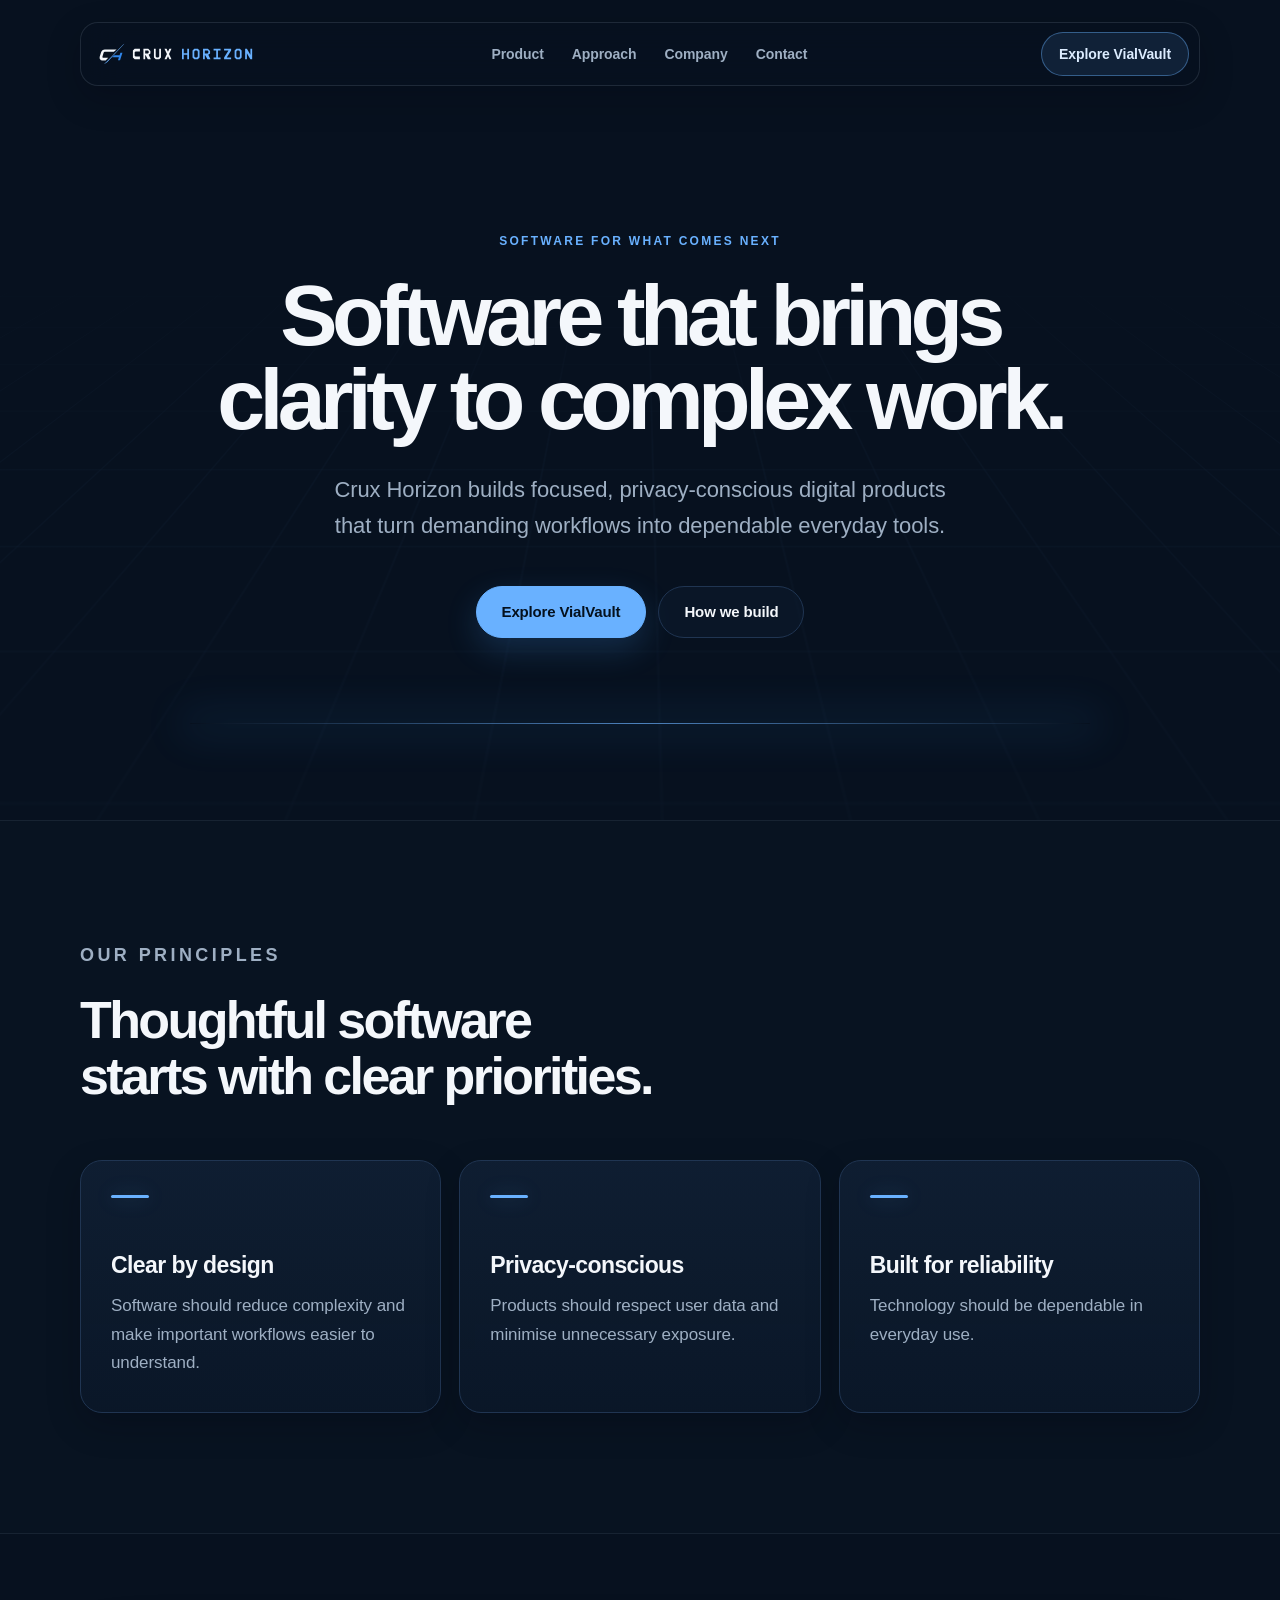
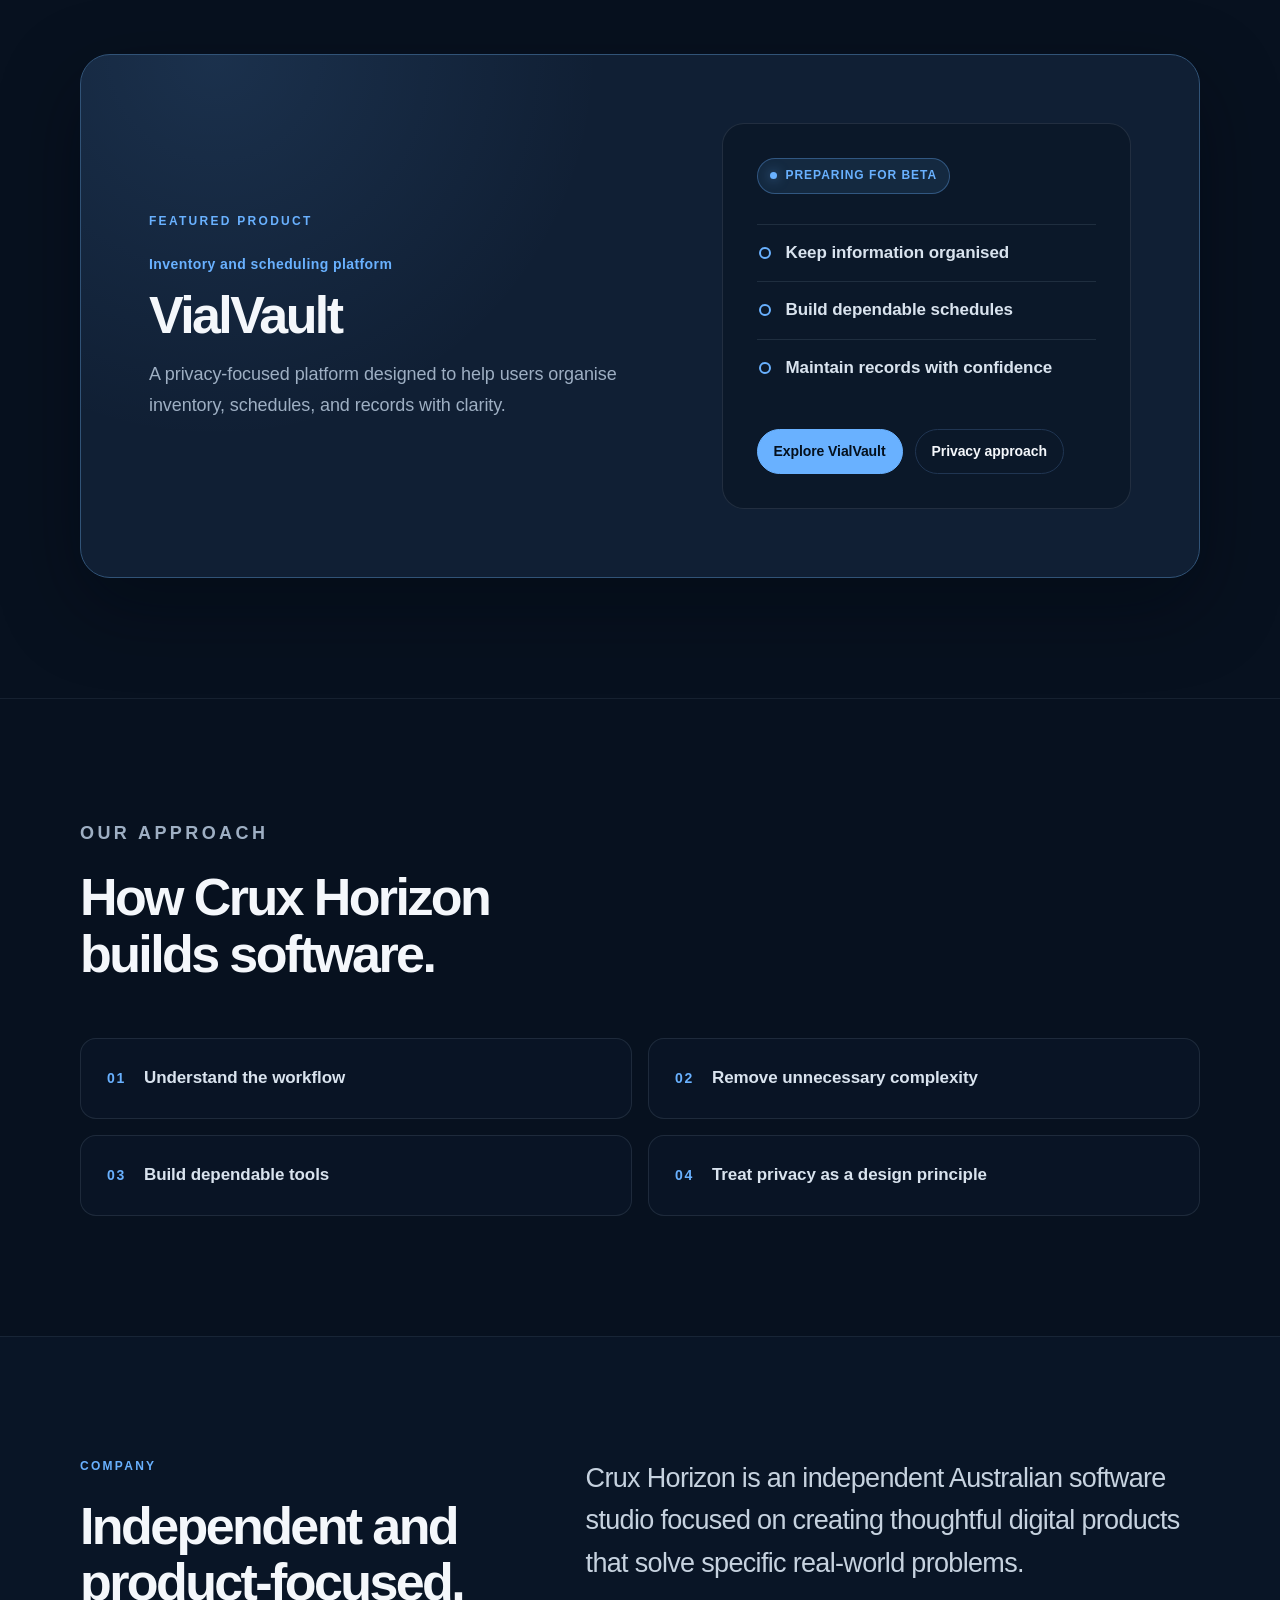
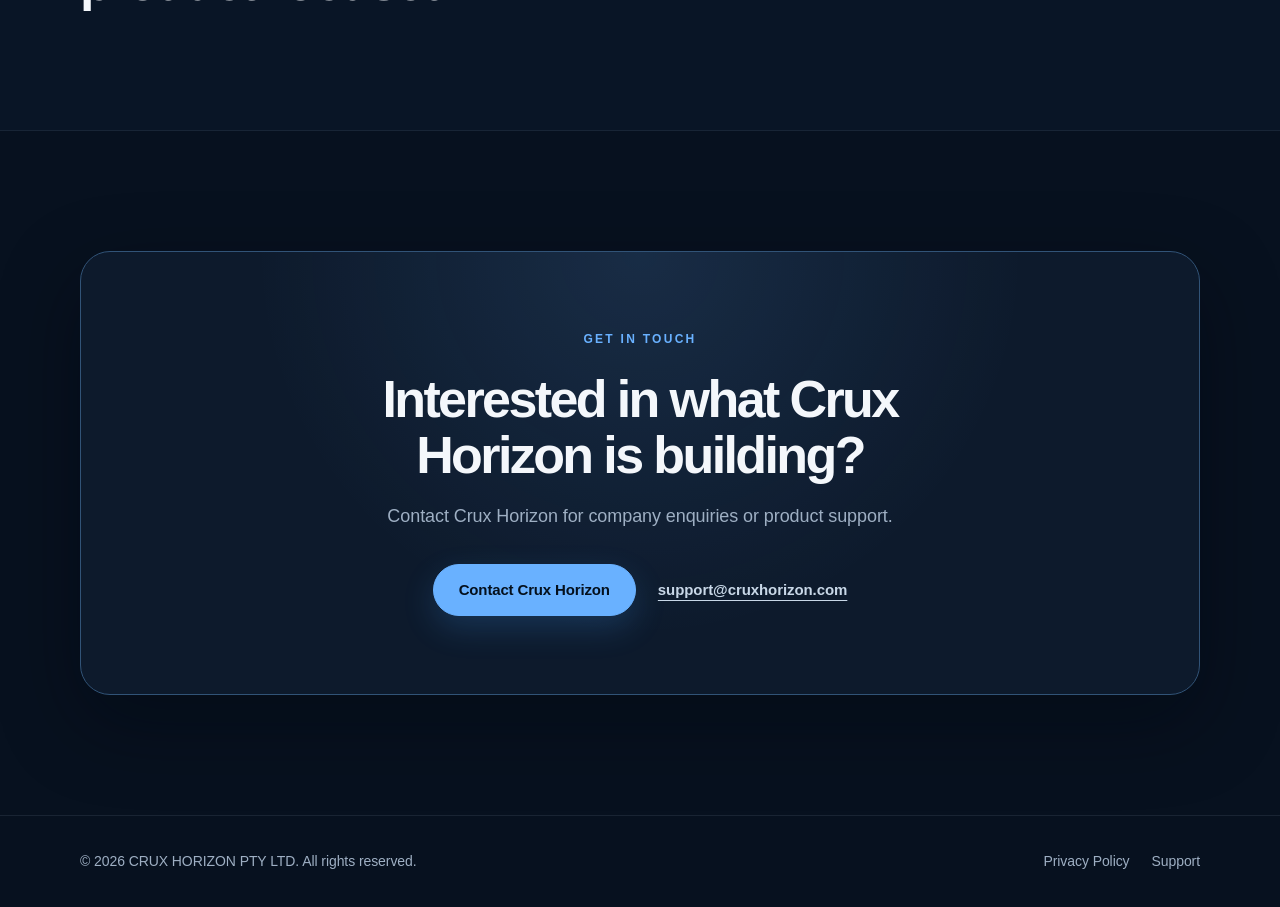
==== index.html @ 7dd7de83 "Update Crux Horizon legal company name" ====
<!DOCTYPE html>
<html lang="en">
<head>
  <meta charset="UTF-8">
  <meta name="viewport" content="width=device-width, initial-scale=1.0">
  <meta name="description" content="Crux Horizon builds focused, privacy-conscious digital products designed to simplify complex workflows.">
  <link rel="canonical" href="https://cruxhorizon.com/">
  <link rel="icon" href="/assets/images/brand/favicon.svg" type="image/svg+xml">
  <!-- Enable when the real file exists:
  <link rel="apple-touch-icon" href="/assets/images/brand/apple-touch-icon.png">
  -->

  <meta property="og:title" content="Crux Horizon — Software that brings clarity to complex work">
  <meta property="og:description" content="Crux Horizon builds focused, privacy-conscious digital products designed to simplify complex workflows.">
  <meta property="og:type" content="website">
  <meta property="og:url" content="https://cruxhorizon.com/">
  <!-- Enable when the real social preview exists:
  <meta property="og:image" content="https://cruxhorizon.com/assets/images/brand/social-preview.png">
  -->
  <meta property="og:site_name" content="Crux Horizon">

  <meta name="twitter:card" content="summary">
  <meta name="twitter:title" content="Crux Horizon — Software that brings clarity to complex work">
  <meta name="twitter:description" content="Crux Horizon builds focused, privacy-conscious digital products designed to simplify complex workflows.">
  <!-- Enable with social-preview.png and change twitter:card to summary_large_image:
  <meta name="twitter:image" content="https://cruxhorizon.com/assets/images/brand/social-preview.png">
  -->

  <title>Crux Horizon — Software that brings clarity to complex work</title>
  <link rel="stylesheet" href="assets/css/site.css">
</head>

<body class="home-page">
  <a class="skip-link" href="#main-content">Skip to main content</a>
  <header class="site-header">
    <nav class="nav container" aria-label="Main navigation">
      <a class="brand" href="#top">
        <img class="brand-logo" src="assets/images/brand/logo-on-dark.svg" alt="Crux Horizon">
      </a>
      <ul class="nav-links">
        <li><a href="#product">Product</a></li>
        <li><a href="#approach">Approach</a></li>
        <li><a href="#company">Company</a></li>
        <li><a href="#contact">Contact</a></li>
      </ul>
      <a class="nav-cta" href="products/vialvault/index.html">Explore VialVault</a>
    </nav>
  </header>

  <main id="main-content">
    <section class="hero" id="top">
      <div class="hero-content container">
        <p class="eyebrow">Software for what comes next</p>
        <h1>Software that brings clarity to complex work.</h1>
        <p class="hero-copy">
          Crux Horizon builds focused, privacy-conscious digital products that turn demanding workflows into dependable everyday tools.
        </p>
        <div class="hero-actions">
          <a class="button" href="products/vialvault/index.html">Explore VialVault</a>
          <a class="button button-secondary" href="#approach">How we build</a>
        </div>
      </div>
    </section>

    <section class="principles" aria-labelledby="principles-title">
      <div class="container">
        <div class="section-heading">
          <p class="eyebrow">Our principles</p>
          <h2 id="principles-title">Thoughtful software starts with clear priorities.</h2>
        </div>
        <div class="principles-grid">
          <article class="principle">
            <h3>Clear by design</h3>
            <p>Software should reduce complexity and make important workflows easier to understand.</p>
          </article>
          <article class="principle">
            <h3>Privacy-conscious</h3>
            <p>Products should respect user data and minimise unnecessary exposure.</p>
          </article>
          <article class="principle">
            <h3>Built for reliability</h3>
            <p>Technology should be dependable in everyday use.</p>
          </article>
        </div>
      </div>
    </section>

    <section class="featured-product" id="product" aria-labelledby="product-title">
      <div class="featured-product-layout container">
        <div>
          <p class="eyebrow">Featured product</p>
          <p class="product-category">Inventory and scheduling platform</p>
          <h2 id="product-title">VialVault</h2>
          <p class="featured-product-copy">
            A privacy-focused platform designed to help users organise inventory, schedules, and records with clarity.
          </p>
        </div>
        <div class="featured-product-details">
          <p class="product-status">Preparing for beta</p>
          <ul class="benefit-list">
            <li>Keep information organised</li>
            <li>Build dependable schedules</li>
            <li>Maintain records with confidence</li>
          </ul>
          <div class="product-links">
            <a href="products/vialvault/index.html">Explore VialVault</a>
            <a href="products/vialvault/privacy.html">Privacy approach</a>
          </div>
        </div>
      </div>
    </section>

    <section class="approach" id="approach" aria-labelledby="approach-title">
      <div class="container">
        <div class="section-heading">
          <p class="eyebrow">Our approach</p>
          <h2 id="approach-title">How Crux Horizon builds software.</h2>
        </div>
        <ol class="approach-list">
          <li><span>01</span>Understand the workflow</li>
          <li><span>02</span>Remove unnecessary complexity</li>
          <li><span>03</span>Build dependable tools</li>
          <li><span>04</span>Treat privacy as a design principle</li>
        </ol>
      </div>
    </section>

    <section class="about" id="company" aria-labelledby="company-title">
      <div class="about-layout container">
        <div>
          <p class="eyebrow">Company</p>
          <h2 id="company-title">Independent and product-focused.</h2>
        </div>
        <p class="about-copy">
          Crux Horizon is an independent Australian software studio focused on creating thoughtful digital products that solve specific real-world problems.
        </p>
      </div>
    </section>

    <section class="contact" id="contact">
      <div class="container">
        <div class="contact-panel">
          <p class="eyebrow">Get in touch</p>
          <h2>Interested in what Crux Horizon is building?</h2>
          <p class="contact-copy">
            Contact Crux Horizon for company enquiries or product support.
          </p>
          <div class="contact-links">
            <a class="button" href="mailto:support@cruxhorizon.com">Contact Crux Horizon</a>
            <a class="email-link" href="mailto:support@cruxhorizon.com">support@cruxhorizon.com</a>
          </div>
        </div>
      </div>
    </section>
  </main>

  <footer>
    <div class="footer-inner container">
      <p>&copy; 2026 CRUX HORIZON PTY LTD. All rights reserved.</p>
      <nav class="footer-links" aria-label="Footer navigation">
        <a href="privacy.html">Privacy Policy</a>
        <a href="mailto:support@cruxhorizon.com">Support</a>
      </nav>
    </div>
  </footer>
</body>
</html>
---- assets/css/site.css ----
:root  {
      --background: #0b1220;
      --surface: #111b2e;
      --surface-hover: #15233b;
      --border: #22314a;
      --text: #f8fafc;
      --muted: #a9b7ca;
      --accent: #4da3ff;
      --accent-dark: #2288f5;
      --max-width: 1120px;
      --page-gutter: 40px;
      --page-gutter-small: 28px;
      --section-space: 100px;
      --section-space-small: 76px;
      --border-width: 1px;
      --button-radius: 999px;
      --card-radius: 22px;
    }

    .home-page {
      --background: #07111f;
      --surface: #0d1a2c;
      --surface-hover: #12233a;
      --surface-raised: #101f34;
      --border: #203552;
      --border-strong: #315377;
      --text: #f4f7fb;
      --muted: #9eafc3;
      --accent: #69b1ff;
      --accent-dark: #4199f5;
      --accent-soft: rgba(105, 177, 255, 0.11);
      --shadow-small: 0 12px 34px rgba(0, 5, 14, 0.22);
      --shadow-large: 0 28px 80px rgba(0, 5, 14, 0.38);
      --section-space: 120px;
      --section-space-small: 80px;
      background:
        radial-gradient(circle at 50% -20%, rgba(63, 139, 222, 0.1), transparent 34rem),
        var(--background);
      letter-spacing: -0.005em;
    }

    *  {
      box-sizing: border-box;
    }

    html  {
      scroll-behavior: smooth;
    }

    body  {
      margin: 0;
      font-family: -apple-system, BlinkMacSystemFont, "Segoe UI", sans-serif;
      background: var(--background);
      color: var(--text);
      line-height: 1.6;
    }

    a  {
      color: inherit;
    }

    a:focus-visible {
      outline: 2px solid var(--accent);
      outline-offset: 4px;
    }

    .skip-link {
      position: fixed;
      top: 12px;
      left: 12px;
      z-index: 100;
      padding: 10px 16px;
      border: 1px solid var(--accent);
      border-radius: 8px;
      background: var(--surface);
      color: var(--text);
      font-weight: 700;
      text-decoration: none;
      transform: translateY(-160%);
      transition: transform 0.2s ease;
    }

    .skip-link:focus {
      transform: translateY(0);
    }

    .brand-logo {
      display: block;
      width: auto;
      max-width: min(190px, 42vw);
      height: 28px;
    }

    .home-page .container {
      width: min(calc(100% - var(--page-gutter)), var(--max-width));
      margin: 0 auto;
    }

    .home-page .site-header {
      position: absolute;
      inset: 0 0 auto;
      z-index: 10;
      padding: 22px 0;
    }

    .home-page .nav {
      display: flex;
      align-items: center;
      justify-content: space-between;
      gap: 28px;
      padding: 9px 10px 9px 18px;
      border: var(--border-width) solid rgba(158, 175, 195, 0.16);
      border-radius: 18px;
      background: rgba(7, 17, 31, 0.74);
      box-shadow: var(--shadow-small);
      backdrop-filter: blur(18px);
    }

    .home-page .brand {
      font-size: 19px;
      font-weight: 780;
      letter-spacing: -0.035em;
      text-decoration: none;
    }

    .home-page .brand span,
    .home-page .eyebrow {
      color: var(--accent);
    }

    .home-page .nav-links {
      display: flex;
      gap: 28px;
      margin: 0;
      padding: 0;
      list-style: none;
    }

    .home-page .nav-links a {
      color: var(--muted);
      font-size: 14px;
      font-weight: 600;
      text-decoration: none;
      transition: color 0.2s ease;
    }

    .home-page .nav-links a:hover,
    .home-page .nav-links a:focus-visible {
      color: var(--text);
    }

    .home-page .nav-cta {
      padding: 10px 17px;
      border: var(--border-width) solid rgba(105, 177, 255, 0.42);
      border-radius: var(--button-radius);
      background: var(--accent-soft);
      color: #dcecff;
      font-size: 14px;
      font-weight: 700;
      text-decoration: none;
      transition: border-color 0.2s ease, background 0.2s ease;
    }

    .home-page .nav-cta:hover,
    .home-page .nav-cta:focus-visible {
      border-color: var(--accent);
      background: rgba(105, 177, 255, 0.17);
    }

    .home-page .hero {
      position: relative;
      min-height: 820px;
      display: grid;
      place-items: center;
      overflow: hidden;
      padding: 180px 0 130px;
      text-align: center;
    }

    .home-page .hero::before {
      content: "";
      position: absolute;
      inset: 0;
      width: auto;
      height: auto;
      background-image:
        linear-gradient(rgba(105, 177, 255, 0.055) 1px, transparent 1px),
        linear-gradient(90deg, rgba(105, 177, 255, 0.055) 1px, transparent 1px);
      background-size: 72px 72px;
      -webkit-mask-image: linear-gradient(to bottom, transparent 5%, rgba(0, 0, 0, 0.7) 45%, transparent 88%);
      mask-image: linear-gradient(to bottom, transparent 5%, rgba(0, 0, 0, 0.7) 45%, transparent 88%);
      opacity: 0.65;
      transform: perspective(700px) rotateX(58deg) scale(1.35) translateY(15%);
      pointer-events: none;
    }

    .home-page .hero::after {
      content: "";
      position: absolute;
      width: min(76vw, 900px);
      height: 1px;
      left: 50%;
      bottom: 96px;
      background: linear-gradient(90deg, transparent, rgba(105, 177, 255, 0.7), transparent);
      box-shadow: 0 0 44px 10px rgba(65, 153, 245, 0.12);
      transform: translateX(-50%);
      pointer-events: none;
    }

    .home-page .hero-content {
      position: relative;
      z-index: 1;
      max-width: 980px;
    }

    .home-page .eyebrow {
      margin: 0 0 22px;
      font-size: 12px;
      font-weight: 750;
      letter-spacing: 0.19em;
      text-transform: uppercase;
    }

    .home-page h1,
    .home-page h2,
    .home-page h3,
    .home-page p {
      margin-top: 0;
    }

    .home-page h1 {
      max-width: 940px;
      margin: 0 auto 30px;
      font-size: clamp(52px, 7.8vw, 86px);
      font-weight: 760;
      line-height: 0.98;
      letter-spacing: -0.065em;
      text-wrap: balance;
    }

    .home-page h1 span {
      color: var(--accent);
    }

    .home-page .hero-copy {
      max-width: 720px;
      margin: 0 auto;
      color: var(--muted);
      font-size: clamp(18px, 2vw, 22px);
      line-height: 1.65;
      text-wrap: balance;
    }

    .home-page .button {
      display: inline-flex;
      align-items: center;
      justify-content: center;
      margin-top: 38px;
      min-height: 50px;
      padding: 13px 25px;
      border: var(--border-width) solid var(--accent);
      border-radius: var(--button-radius);
      background: var(--accent);
      box-shadow: 0 12px 32px rgba(65, 153, 245, 0.2);
      color: #04101d;
      font-size: 15px;
      font-weight: 750;
      letter-spacing: -0.01em;
      text-decoration: none;
      transition: background 0.2s ease, border-color 0.2s ease, box-shadow 0.2s ease, transform 0.2s ease;
    }

    .home-page .button:hover,
    .home-page .button:focus-visible {
      background: var(--accent-dark);
      border-color: var(--accent-dark);
      box-shadow: 0 16px 38px rgba(65, 153, 245, 0.27);
      transform: translateY(-2px);
    }

    .home-page .hero-actions {
      display: flex;
      align-items: center;
      justify-content: center;
      flex-wrap: wrap;
      gap: 12px;
      margin-top: 42px;
    }

    .home-page .hero-actions .button,
    .home-page .contact-links .button {
      margin-top: 0;
    }

    .home-page .button-secondary {
      border-color: var(--border);
      background: rgba(13, 26, 44, 0.66);
      box-shadow: none;
      color: var(--text);
    }

    .home-page .button-secondary:hover,
    .home-page .button-secondary:focus-visible {
      border-color: var(--accent);
      background: var(--surface-hover);
      box-shadow: var(--shadow-small);
    }

    .home-page section:not(.hero) {
      padding: var(--section-space) 0;
    }

    .home-page .section-heading {
      max-width: 720px;
      margin-bottom: 56px;
    }

    .home-page h2 {
      margin-bottom: 16px;
      font-size: clamp(34px, 4.7vw, 52px);
      font-weight: 730;
      line-height: 1.08;
      letter-spacing: -0.05em;
      text-wrap: balance;
    }

    .home-page .section-heading p,
    .home-page .about-copy,
    .home-page .contact-copy,
    .home-page .product-card p {
      color: var(--muted);
      font-size: 18px;
    }

    .home-page .products {
      border-top: 1px solid rgba(255, 255, 255, 0.05);
    }

    .home-page .principles {
      position: relative;
      border-top: var(--border-width) solid rgba(158, 175, 195, 0.1);
      border-bottom: var(--border-width) solid rgba(158, 175, 195, 0.1);
      background: rgba(9, 20, 35, 0.7);
    }

    .home-page .principles-grid {
      display: grid;
      grid-template-columns: repeat(3, minmax(0, 1fr));
      gap: 18px;
    }

    .home-page .principle {
      position: relative;
      min-height: 250px;
      padding: 34px 30px;
      overflow: hidden;
      border: var(--border-width) solid var(--border);
      border-radius: var(--card-radius);
      background: linear-gradient(180deg, rgba(16, 31, 52, 0.86), rgba(11, 24, 41, 0.82));
      box-shadow: var(--shadow-small);
    }

    .home-page .principle::before {
      content: "";
      display: block;
      width: 38px;
      height: 3px;
      margin-bottom: 54px;
      border-radius: var(--button-radius);
      background: var(--accent);
      box-shadow: 0 0 20px rgba(105, 177, 255, 0.28);
    }

    .home-page .principle h3 {
      margin-bottom: 12px;
      font-size: 23px;
      line-height: 1.2;
      letter-spacing: -0.025em;
    }

    .home-page .principle p,
    .home-page .featured-product-copy,
    .home-page .benefit-list,
    .home-page .approach-list {
      color: var(--muted);
      font-size: 17px;
      line-height: 1.7;
    }

    .home-page .principle p,
    .home-page .featured-product-copy {
      margin-bottom: 0;
    }

    .home-page .featured-product {
      position: relative;
      overflow: hidden;
      border-bottom: var(--border-width) solid rgba(158, 175, 195, 0.1);
      background: var(--background);
    }

    .home-page .featured-product-layout {
      display: grid;
      grid-template-columns: 1.1fr 0.9fr;
      align-items: stretch;
      gap: 72px;
      padding: 68px;
      border: var(--border-width) solid var(--border-strong);
      border-radius: 30px;
      background:
        radial-gradient(circle at 12% 0%, rgba(105, 177, 255, 0.12), transparent 24rem),
        var(--surface-raised);
      box-shadow: var(--shadow-large);
    }

    .home-page .featured-product-layout > div:first-child {
      display: flex;
      flex-direction: column;
      justify-content: center;
    }

    .home-page .product-category,
    .home-page .product-status {
      color: var(--accent);
      font-weight: 700;
    }

    .home-page .product-category {
      margin-bottom: 12px;
      font-size: 14px;
      letter-spacing: 0.03em;
    }

    .home-page .product-status {
      display: inline-flex;
      align-items: center;
      align-self: flex-start;
      gap: 9px;
      margin-bottom: 30px;
      padding: 7px 12px;
      border: var(--border-width) solid rgba(105, 177, 255, 0.34);
      border-radius: var(--button-radius);
      background: var(--accent-soft);
      font-size: 12px;
      letter-spacing: 0.08em;
      text-transform: uppercase;
    }

    .home-page .product-status::before {
      content: "";
      width: 7px;
      height: 7px;
      border-radius: 50%;
      background: var(--accent);
      box-shadow: 0 0 12px rgba(105, 177, 255, 0.6);
    }

    .home-page .featured-product-copy {
      max-width: 560px;
      font-size: 18px;
    }

    .home-page .featured-product-details {
      display: flex;
      flex-direction: column;
      justify-content: center;
      padding: 34px;
      border: var(--border-width) solid rgba(158, 175, 195, 0.15);
      border-radius: var(--card-radius);
      background: rgba(7, 17, 31, 0.48);
    }

    .home-page .benefit-list {
      margin: 0 0 32px;
      padding: 0;
      list-style: none;
    }

    .home-page .benefit-list li {
      position: relative;
      padding: 14px 0 14px 29px;
      border-top: var(--border-width) solid rgba(158, 175, 195, 0.14);
      color: #d9e3ee;
      font-weight: 600;
    }

    .home-page .benefit-list li::before {
      content: "";
      position: absolute;
      top: 22px;
      left: 2px;
      width: 8px;
      height: 8px;
      border: 2px solid var(--accent);
      border-radius: 50%;
    }

    .home-page .product-links,
    .home-page .contact-links {
      display: flex;
      align-items: center;
      justify-content: center;
      flex-wrap: wrap;
      gap: 22px;
    }

    .home-page .product-links {
      justify-content: flex-start;
      gap: 12px;
    }

    .home-page .product-links a {
      display: inline-flex;
      align-items: center;
      min-height: 44px;
      padding: 10px 16px;
      border: var(--border-width) solid var(--border);
      border-radius: var(--button-radius);
      color: var(--text);
      font-size: 14px;
      font-weight: 700;
      text-decoration: none;
      transition: border-color 0.2s ease, background 0.2s ease;
    }

    .home-page .product-links a:first-child {
      border-color: var(--accent);
      background: var(--accent);
      color: #04101d;
    }

    .home-page .product-links a:hover,
    .home-page .product-links a:focus-visible {
      border-color: var(--accent);
      background: var(--surface-hover);
      color: var(--text);
    }

    .home-page .approach-list {
      display: grid;
      grid-template-columns: repeat(2, minmax(0, 1fr));
      gap: 16px;
      margin: 0;
      padding: 0;
      list-style: none;
    }

    .home-page .approach-list li {
      display: flex;
      align-items: baseline;
      gap: 18px;
      padding: 25px 26px;
      border: var(--border-width) solid rgba(158, 175, 195, 0.14);
      border-radius: 16px;
      background: rgba(13, 26, 44, 0.48);
      color: #d9e3ee;
      font-weight: 620;
    }

    .home-page .approach-list span {
      color: var(--accent);
      font-size: 14px;
      font-weight: 700;
      letter-spacing: 0.12em;
    }

    .home-page .product-grid {
      display: grid;
      grid-template-columns: repeat(2, minmax(0, 1fr));
      gap: 24px;
    }

    .home-page .product-card {
      display: block;
      min-height: 260px;
      padding: 34px;
      border: var(--border-width) solid var(--border);
      border-radius: var(--card-radius);
      background: linear-gradient(145deg, rgba(21, 35, 59, 0.9), rgba(17, 27, 46, 0.75));
      color: inherit;
      text-decoration: none;
      transition: border-color 0.2s ease, transform 0.2s ease;
    }

    .home-page .product-card:hover {
      border-color: rgba(77, 163, 255, 0.5);
      transform: translateY(-4px);
    }

    .home-page .product-number {
      display: inline-block;
      margin-bottom: 50px;
      color: var(--accent);
      font-size: 14px;
      font-weight: 700;
      letter-spacing: 0.12em;
    }

    .home-page .product-card h3 {
      margin-bottom: 10px;
      font-size: 27px;
      letter-spacing: -0.02em;
    }

    .home-page .product-card p {
      max-width: 430px;
      margin-bottom: 0;
    }

    .home-page .about {
      border-top: var(--border-width) solid rgba(158, 175, 195, 0.1);
      border-bottom: var(--border-width) solid rgba(158, 175, 195, 0.1);
      background: rgba(13, 26, 44, 0.52);
    }

    .home-page .about-layout {
      display: grid;
      grid-template-columns: 0.8fr 1.2fr;
      align-items: start;
      gap: 96px;
    }

    .home-page .about-layout h2 {
      margin-bottom: 0;
    }

    .home-page .about-copy {
      margin-bottom: 0;
      color: #c6d2df;
      font-size: clamp(20px, 2.4vw, 27px);
      line-height: 1.58;
      letter-spacing: -0.025em;
    }

    .home-page .contact {
      text-align: center;
    }

    .home-page .contact-panel {
      position: relative;
      overflow: hidden;
      padding: 78px 42px;
      border: var(--border-width) solid var(--border-strong);
      border-radius: 30px;
      background:
        radial-gradient(circle at 50% 0%, rgba(105, 177, 255, 0.12), transparent 24rem),
        var(--surface);
      box-shadow: var(--shadow-large);
    }

    .home-page .contact-panel h2 {
      max-width: 720px;
      margin: 0 auto 18px;
    }

    .home-page .contact-copy {
      max-width: 620px;
      margin: 0 auto 34px;
    }

    .home-page .email-link {
      color: #c8d7e7;
      font-size: 15px;
      font-weight: 600;
      text-decoration-thickness: 1px;
      text-underline-offset: 5px;
    }

    .home-page footer {
      padding: 34px 0;
      border-top: var(--border-width) solid rgba(158, 175, 195, 0.12);
      color: var(--muted);
      font-size: 14px;
      text-align: center;
    }

    .home-page footer p {
      margin: 0;
    }

    .home-page .footer-inner {
      display: flex;
      align-items: center;
      justify-content: space-between;
      gap: 24px;
    }

    .home-page .footer-links {
      display: flex;
      gap: 22px;
    }

    .home-page .footer-links a {
      color: var(--muted);
      text-decoration: none;
      transition: color 0.2s ease;
    }

    .home-page .footer-links a:hover,
    .home-page .footer-links a:focus-visible {
      color: var(--accent);
    }

    .home-page a:focus-visible {
      outline: 2px solid var(--accent);
      outline-offset: 4px;
    }

    @media (max-width: 720px)  {
      .home-page .site-header {
        padding: 20px 0;
      }

      .home-page .nav {
        flex-wrap: wrap;
        padding: 12px 14px;
      }

      .home-page .nav-links {
        order: 3;
        width: 100%;
        justify-content: space-between;
        gap: 16px;
      }

      .home-page .hero {
        min-height: 720px;
        padding: 160px 0 100px;
      }

      .home-page h1 {
        font-size: clamp(44px, 13vw, 60px);
        line-height: 1.02;
      }

      .home-page .hero::before {
        background-size: 52px 52px;
      }

      .home-page .hero::after {
        bottom: 68px;
      }

      .home-page section:not(.hero) {
        padding: var(--section-space-small) 0;
      }

      .home-page .product-grid,
      .home-page .about-layout,
      .home-page .featured-product-layout,
      .home-page .principles-grid,
      .home-page .approach-list {
        grid-template-columns: 1fr;
      }

      .home-page .featured-product-layout {
        gap: 36px;
        padding: 38px 28px;
        border-radius: 24px;
      }

      .home-page .featured-product-details {
        padding: 28px 24px;
      }

      .home-page .about-layout {
        gap: 28px;
      }

      .home-page .product-card {
        min-height: 230px;
        padding: 28px;
      }

      .home-page .product-number {
        margin-bottom: 38px;
      }

      .home-page .contact-panel {
        padding: 58px 24px;
        border-radius: 24px;
      }

      .home-page .nav-cta {
        display: none;
      }
    }

    @media (max-width: 430px)  {
      .home-page .container {
        width: min(calc(100% - var(--page-gutter-small)), var(--max-width));
      }

      .home-page .footer-inner {
        flex-direction: column;
        gap: 12px;
      }

      .home-page .nav-links {
        flex-wrap: wrap;
        gap: 12px;
      }

      .home-page .nav-links a {
        font-size: 14px;
      }

      .home-page .hero-actions,
      .home-page .contact-links {
        align-items: stretch;
        flex-direction: column;
      }

      .home-page .hero-actions .button,
      .home-page .contact-links .button {
        width: 100%;
      }

      .home-page .principle {
        min-height: 0;
      }

      .home-page .principle::before {
        margin-bottom: 38px;
      }

      .home-page .featured-product-layout {
        padding: 30px 20px;
      }

      .home-page .featured-product-details {
        padding: 24px 18px;
      }

      .home-page .product-links {
        align-items: stretch;
        flex-direction: column;
      }

      .home-page .product-links a {
        justify-content: center;
      }

      .home-page .approach-list li {
        padding: 22px 20px;
      }
    }

    @media (prefers-reduced-motion: reduce) {
      html {
        scroll-behavior: auto;
      }

      .home-page *,
      .home-page *::before,
      .home-page *::after,
      .vialvault-page *,
      .vialvault-page *::before,
      .vialvault-page *::after {
        transition-duration: 0.01ms !important;
      }
    }

    .asset-frame[data-asset-state="empty"],
    .asset-frame[hidden] {
      display: none;
    }

    .asset-frame {
      margin: 0;
      padding: 10px;
      overflow: hidden;
      border: var(--border-width) solid var(--border-strong, var(--border));
      border-radius: var(--card-radius);
      background: var(--surface-raised, var(--surface));
      box-shadow: var(--shadow-large, 0 18px 48px rgba(0, 5, 14, 0.3));
    }

    .asset-frame--device {
      padding: clamp(10px, 1.5vw, 16px);
      border-color: var(--border-strong, var(--border));
      border-radius: clamp(22px, 3vw, 32px);
      background: var(--surface);
      box-shadow:
        0 0 0 1px rgba(255, 255, 255, 0.025) inset,
        var(--shadow-large, 0 18px 48px rgba(0, 5, 14, 0.3));
    }

    .asset-frame--flush {
      padding: 0;
    }

    .asset-frame__media {
      display: block;
      width: 100%;
      max-width: 100%;
      height: auto;
      border-radius: max(12px, calc(var(--card-radius) - 8px));
    }

    .asset-frame--flush .asset-frame__media {
      border-radius: inherit;
    }

    .asset-caption {
      margin: 0;
      padding: 12px 4px 2px;
      color: var(--muted);
      font-size: 13px;
      line-height: 1.5;
    }

    .vialvault-page {
      --background: #07111f;
      --surface: #0d1a2c;
      --surface-hover: #12233a;
      --surface-raised: #101f34;
      --border: #203552;
      --border-strong: #315377;
      --text: #f4f7fb;
      --muted: #9eafc3;
      --accent: #69b1ff;
      --accent-dark: #4199f5;
      --accent-soft: rgba(105, 177, 255, 0.11);
      --shadow-small: 0 12px 34px rgba(0, 5, 14, 0.22);
      --shadow-large: 0 28px 80px rgba(0, 5, 14, 0.38);
      background:
        radial-gradient(circle at 50% -15%, rgba(63, 139, 222, 0.1), transparent 34rem),
        var(--background);
      color: var(--text);
      letter-spacing: -0.005em;
    }

    .vialvault-page .container {
      width: min(calc(100% - var(--page-gutter)), var(--max-width));
      margin: 0 auto;
    }

    .vialvault-page h1,
    .vialvault-page h2,
    .vialvault-page h3,
    .vialvault-page p {
      margin-top: 0;
    }

    .vialvault-page h2 {
      margin-bottom: 18px;
      font-size: clamp(34px, 4.7vw, 52px);
      font-weight: 730;
      line-height: 1.08;
      letter-spacing: -0.05em;
      text-wrap: balance;
    }

    .vialvault-page .brand {
      font-size: 19px;
      font-weight: 780;
      letter-spacing: -0.035em;
      text-decoration: none;
    }

    .vialvault-page .brand span,
    .vialvault-page .product-eyebrow {
      color: var(--accent);
    }

    .vialvault-page .product-header {
      position: absolute;
      inset: 0 0 auto;
      z-index: 10;
      padding: 22px 0;
    }

    .vialvault-page .product-nav {
      display: flex;
      align-items: center;
      justify-content: space-between;
      gap: 28px;
      padding: 9px 10px 9px 18px;
      border: var(--border-width) solid rgba(158, 175, 195, 0.16);
      border-radius: 18px;
      background: rgba(7, 17, 31, 0.74);
      box-shadow: var(--shadow-small);
      backdrop-filter: blur(18px);
    }

    .vialvault-page .product-nav-links {
      display: flex;
      align-items: center;
      gap: 10px;
    }

    .vialvault-page .product-nav-links a {
      padding: 8px 10px;
      color: var(--muted);
      font-size: 14px;
      font-weight: 600;
      text-decoration: none;
      transition: color 0.2s ease;
    }

    .vialvault-page .product-nav-links a:hover,
    .vialvault-page .product-nav-links a:focus-visible {
      color: var(--text);
    }

    .vialvault-page .product-hero {
      position: relative;
      min-height: 820px;
      display: grid;
      place-items: center;
      overflow: hidden;
      padding: 180px 0 130px;
      text-align: center;
    }

    .vialvault-page .product-hero::before {
      content: "";
      position: absolute;
      inset: 0;
      background-image:
        linear-gradient(rgba(105, 177, 255, 0.05) 1px, transparent 1px),
        linear-gradient(90deg, rgba(105, 177, 255, 0.05) 1px, transparent 1px);
      background-size: 72px 72px;
      -webkit-mask-image: linear-gradient(to bottom, transparent 5%, rgba(0, 0, 0, 0.7) 45%, transparent 88%);
      mask-image: linear-gradient(to bottom, transparent 5%, rgba(0, 0, 0, 0.7) 45%, transparent 88%);
      opacity: 0.62;
      transform: perspective(700px) rotateX(58deg) scale(1.35) translateY(15%);
      pointer-events: none;
    }

    .vialvault-page .product-hero::after {
      content: "";
      position: absolute;
      width: min(76vw, 900px);
      height: 1px;
      left: 50%;
      bottom: 96px;
      background: linear-gradient(90deg, transparent, rgba(105, 177, 255, 0.7), transparent);
      box-shadow: 0 0 44px 10px rgba(65, 153, 245, 0.12);
      transform: translateX(-50%);
      pointer-events: none;
    }

    .vialvault-page .product-hero-layout {
      position: relative;
      z-index: 1;
    }

    .vialvault-page .product-hero-content {
      max-width: 920px;
      margin: 0 auto;
    }

    .vialvault-page .product-showcase[data-asset-state="empty"],
    .vialvault-page .capability-visual[data-asset-state="empty"] {
      display: none;
    }

    .vialvault-page .product-hero-layout.has-product-visual {
      display: grid;
      grid-template-columns: minmax(0, 0.85fr) minmax(0, 1.15fr);
      align-items: center;
      gap: 64px;
      text-align: left;
    }

    .vialvault-page .product-hero-layout.has-product-visual .product-hero-content {
      margin: 0;
    }

    .vialvault-page .product-hero-layout.has-product-visual .product-positioning,
    .vialvault-page .product-hero-layout.has-product-visual .product-intro {
      margin-left: 0;
    }

    .vialvault-page .product-hero-layout.has-product-visual .product-actions {
      justify-content: flex-start;
    }

    .vialvault-page .product-showcase,
    .vialvault-page .capability-visual {
      margin: 0;
      overflow: hidden;
      border: var(--border-width) solid var(--border-strong);
      background: var(--surface-raised);
      box-shadow: var(--shadow-large);
    }

    .vialvault-page .product-showcase {
      padding: 12px;
      border-radius: 28px;
      transform: perspective(1200px) rotateY(-3deg) rotateX(1deg);
    }

    .vialvault-page .product-showcase img,
    .vialvault-page .capability-visual img {
      display: block;
      width: 100%;
      height: auto;
      border-radius: 17px;
    }

    .vialvault-page .product-showcase figcaption,
    .vialvault-page .capability-visual figcaption {
      padding: 12px 4px 2px;
      color: var(--muted);
      font-size: 13px;
      line-height: 1.5;
    }

    .vialvault-page .product-eyebrow {
      margin-bottom: 22px;
      font-size: 12px;
      font-weight: 750;
      letter-spacing: 0.19em;
      text-transform: uppercase;
    }

    .vialvault-page h1 {
      margin-bottom: 28px;
      font-size: clamp(62px, 10vw, 108px);
      font-weight: 780;
      line-height: 0.9;
      letter-spacing: -0.075em;
    }

    .vialvault-page h1 span {
      color: var(--accent);
    }

    .vialvault-page .product-positioning {
      max-width: 790px;
      margin: 0 auto 18px;
      color: #dce6f0;
      font-size: clamp(20px, 2.5vw, 26px);
      line-height: 1.5;
      text-wrap: balance;
    }

    .vialvault-page .product-intro {
      max-width: 680px;
      margin: 0 auto;
      color: var(--muted);
      font-size: 17px;
      line-height: 1.7;
    }

    .vialvault-page .product-actions {
      display: flex;
      align-items: center;
      justify-content: center;
      flex-wrap: wrap;
      gap: 12px;
      margin-top: 40px;
    }

    .vialvault-page .product-button {
      display: inline-flex;
      align-items: center;
      justify-content: center;
      min-height: 50px;
      padding: 13px 25px;
      border: var(--border-width) solid var(--accent);
      border-radius: var(--button-radius);
      background: var(--accent);
      box-shadow: 0 12px 32px rgba(65, 153, 245, 0.2);
      color: #04101d;
      font-size: 15px;
      font-weight: 750;
      text-decoration: none;
      transition: background 0.2s ease, border-color 0.2s ease, box-shadow 0.2s ease, transform 0.2s ease;
    }

    .vialvault-page .product-button:hover,
    .vialvault-page .product-button:focus-visible {
      border-color: var(--accent-dark);
      background: var(--accent-dark);
      box-shadow: 0 16px 38px rgba(65, 153, 245, 0.27);
      transform: translateY(-2px);
    }

    .vialvault-page .product-button-secondary {
      border-color: var(--border);
      background: rgba(13, 26, 44, 0.66);
      box-shadow: none;
      color: var(--text);
    }

    .vialvault-page .product-button-secondary:hover,
    .vialvault-page .product-button-secondary:focus-visible {
      border-color: var(--accent);
      background: var(--surface-hover);
      box-shadow: var(--shadow-small);
    }

    .vialvault-page main section:not(.product-hero) {
      padding: 120px 0;
    }

    .vialvault-page .product-problem,
    .vialvault-page .product-beta {
      border-top: var(--border-width) solid rgba(158, 175, 195, 0.1);
      border-bottom: var(--border-width) solid rgba(158, 175, 195, 0.1);
      background: rgba(13, 26, 44, 0.48);
    }

    .vialvault-page .product-split,
    .vialvault-page .product-privacy-panel {
      display: grid;
      grid-template-columns: 0.9fr 1.1fr;
      align-items: start;
      gap: 96px;
    }

    .vialvault-page .product-section-heading {
      max-width: 720px;
    }

    .vialvault-page .product-section-heading > p:last-child,
    .vialvault-page .product-prose p {
      color: var(--muted);
      font-size: 18px;
      line-height: 1.75;
    }

    .vialvault-page .product-prose p:last-child {
      margin-bottom: 0;
    }

    .vialvault-page .product-capabilities .product-section-heading {
      margin-bottom: 56px;
    }

    .vialvault-page .capability-grid {
      display: grid;
      grid-template-columns: repeat(6, minmax(0, 1fr));
      gap: 18px;
    }

    .vialvault-page .capability-card {
      grid-column: span 2;
      min-height: 260px;
      padding: 32px 28px;
      border: var(--border-width) solid var(--border);
      border-radius: var(--card-radius);
      background: linear-gradient(180deg, rgba(16, 31, 52, 0.86), rgba(11, 24, 41, 0.82));
      box-shadow: var(--shadow-small);
    }

    .vialvault-page .capability-card:nth-child(4) {
      grid-column: 2 / span 2;
    }

    .vialvault-page .capability-card > span,
    .vialvault-page .capability-card-content > span {
      display: inline-block;
      margin-bottom: 56px;
      color: var(--accent);
      font-size: 12px;
      font-weight: 750;
      letter-spacing: 0.16em;
    }

    .vialvault-page .capability-card.has-product-visual {
      grid-column: 1 / -1;
      display: grid;
      grid-template-columns: minmax(0, 0.7fr) minmax(0, 1.3fr);
      align-items: center;
      gap: 48px;
      min-height: 0;
      padding: 40px;
    }

    .vialvault-page .capability-visual {
      padding: 10px;
      border-radius: 22px;
    }

    .vialvault-page .capability-card h3 {
      margin-bottom: 12px;
      font-size: 22px;
      line-height: 1.2;
      letter-spacing: -0.025em;
    }

    .vialvault-page .capability-card p {
      margin-bottom: 0;
      color: var(--muted);
      font-size: 16px;
      line-height: 1.7;
    }

    .vialvault-page .product-privacy-panel {
      padding: 68px;
      border: var(--border-width) solid var(--border-strong);
      border-radius: 30px;
      background:
        radial-gradient(circle at 12% 0%, rgba(105, 177, 255, 0.12), transparent 24rem),
        var(--surface-raised);
      box-shadow: var(--shadow-large);
    }

    .vialvault-page .product-text-link {
      display: inline-flex;
      margin-top: 28px;
      color: var(--accent);
      font-weight: 700;
      text-underline-offset: 5px;
    }

    .vialvault-page .product-status {
      display: inline-flex;
      align-items: center;
      gap: 9px;
      margin-bottom: 24px;
      padding: 7px 12px;
      border: var(--border-width) solid rgba(105, 177, 255, 0.34);
      border-radius: var(--button-radius);
      background: var(--accent-soft);
      color: var(--accent);
      font-size: 12px;
      font-weight: 750;
      letter-spacing: 0.08em;
      text-transform: uppercase;
    }

    .vialvault-page .product-status::before {
      content: "";
      width: 7px;
      height: 7px;
      border-radius: 50%;
      background: var(--accent);
      box-shadow: 0 0 12px rgba(105, 177, 255, 0.6);
    }

    .vialvault-page .product-future {
      border-bottom: var(--border-width) solid rgba(158, 175, 195, 0.1);
    }

    .vialvault-page .product-closing {
      text-align: center;
    }

    .vialvault-page .product-closing-panel {
      padding: 78px 42px;
      border: var(--border-width) solid var(--border-strong);
      border-radius: 30px;
      background:
        radial-gradient(circle at 50% 0%, rgba(105, 177, 255, 0.12), transparent 24rem),
        var(--surface);
      box-shadow: var(--shadow-large);
    }

    .vialvault-page .product-closing-panel h2 {
      max-width: 720px;
      margin: 0 auto;
    }

    .vialvault-page .product-footer {
      padding: 34px 0;
      border-top: var(--border-width) solid rgba(158, 175, 195, 0.12);
      color: var(--muted);
      font-size: 14px;
    }

    .vialvault-page .product-footer-inner,
    .vialvault-page .product-footer nav {
      display: flex;
      align-items: center;
      gap: 22px;
    }

    .vialvault-page .product-footer-inner {
      justify-content: space-between;
    }

    .vialvault-page .product-footer p {
      margin: 0;
    }

    .vialvault-page .product-footer a {
      color: var(--muted);
      text-decoration: none;
      transition: color 0.2s ease;
    }

    .vialvault-page .product-footer a:hover,
    .vialvault-page .product-footer a:focus-visible {
      color: var(--accent);
    }

    @media (max-width: 820px) {
      .vialvault-page .product-nav {
        align-items: flex-start;
        flex-wrap: wrap;
        padding: 12px 14px;
      }

      .vialvault-page .product-nav-links {
        order: 3;
        width: 100%;
        justify-content: space-between;
      }

      .vialvault-page .product-hero {
        min-height: 760px;
        padding: 170px 0 105px;
      }

      .vialvault-page .product-hero-layout.has-product-visual,
      .vialvault-page .capability-card.has-product-visual {
        grid-template-columns: 1fr;
      }

      .vialvault-page .product-hero-layout.has-product-visual {
        gap: 48px;
        text-align: center;
      }

      .vialvault-page .product-hero-layout.has-product-visual .product-positioning,
      .vialvault-page .product-hero-layout.has-product-visual .product-intro {
        margin-left: auto;
      }

      .vialvault-page .product-hero-layout.has-product-visual .product-actions {
        justify-content: center;
      }

      .vialvault-page h1 {
        font-size: clamp(58px, 17vw, 88px);
      }

      .vialvault-page main section:not(.product-hero) {
        padding: 80px 0;
      }

      .vialvault-page .product-split,
      .vialvault-page .product-privacy-panel {
        grid-template-columns: 1fr;
        gap: 36px;
      }

      .vialvault-page .capability-grid {
        grid-template-columns: repeat(2, minmax(0, 1fr));
      }

      .vialvault-page .capability-card,
      .vialvault-page .capability-card:nth-child(4) {
        grid-column: auto;
      }

      .vialvault-page .capability-card:last-child {
        grid-column: 1 / -1;
      }

      .vialvault-page .product-privacy-panel {
        padding: 42px 34px;
        border-radius: 24px;
      }

      .vialvault-page .product-closing-panel {
        padding: 58px 24px;
        border-radius: 24px;
      }
    }

    @media (max-width: 520px) {
      .vialvault-page .container {
        width: min(calc(100% - var(--page-gutter-small)), var(--max-width));
      }

      .vialvault-page .product-nav-links {
        gap: 2px;
      }

      .vialvault-page .product-nav-links a {
        padding-inline: 4px;
        font-size: 13px;
      }

      .vialvault-page .product-actions {
        align-items: stretch;
        flex-direction: column;
      }

      .vialvault-page .product-button {
        width: 100%;
      }

      .vialvault-page .capability-grid {
        grid-template-columns: 1fr;
      }

      .vialvault-page .capability-card:last-child {
        grid-column: auto;
      }

      .vialvault-page .capability-card {
        min-height: 0;
      }

      .vialvault-page .capability-card > span,
      .vialvault-page .capability-card-content > span {
        margin-bottom: 42px;
      }

      .vialvault-page .capability-card.has-product-visual {
        padding: 26px 20px;
      }

      .vialvault-page .product-showcase {
        padding: 8px;
        border-radius: 22px;
        transform: none;
      }

      .vialvault-page .product-privacy-panel {
        padding: 32px 22px;
      }

      .vialvault-page .product-footer-inner,
      .vialvault-page .product-footer nav {
        align-items: flex-start;
        flex-direction: column;
      }

      .vialvault-page .product-footer-inner {
        gap: 14px;
      }

      .vialvault-page .product-footer nav {
        gap: 10px;
      }
    }
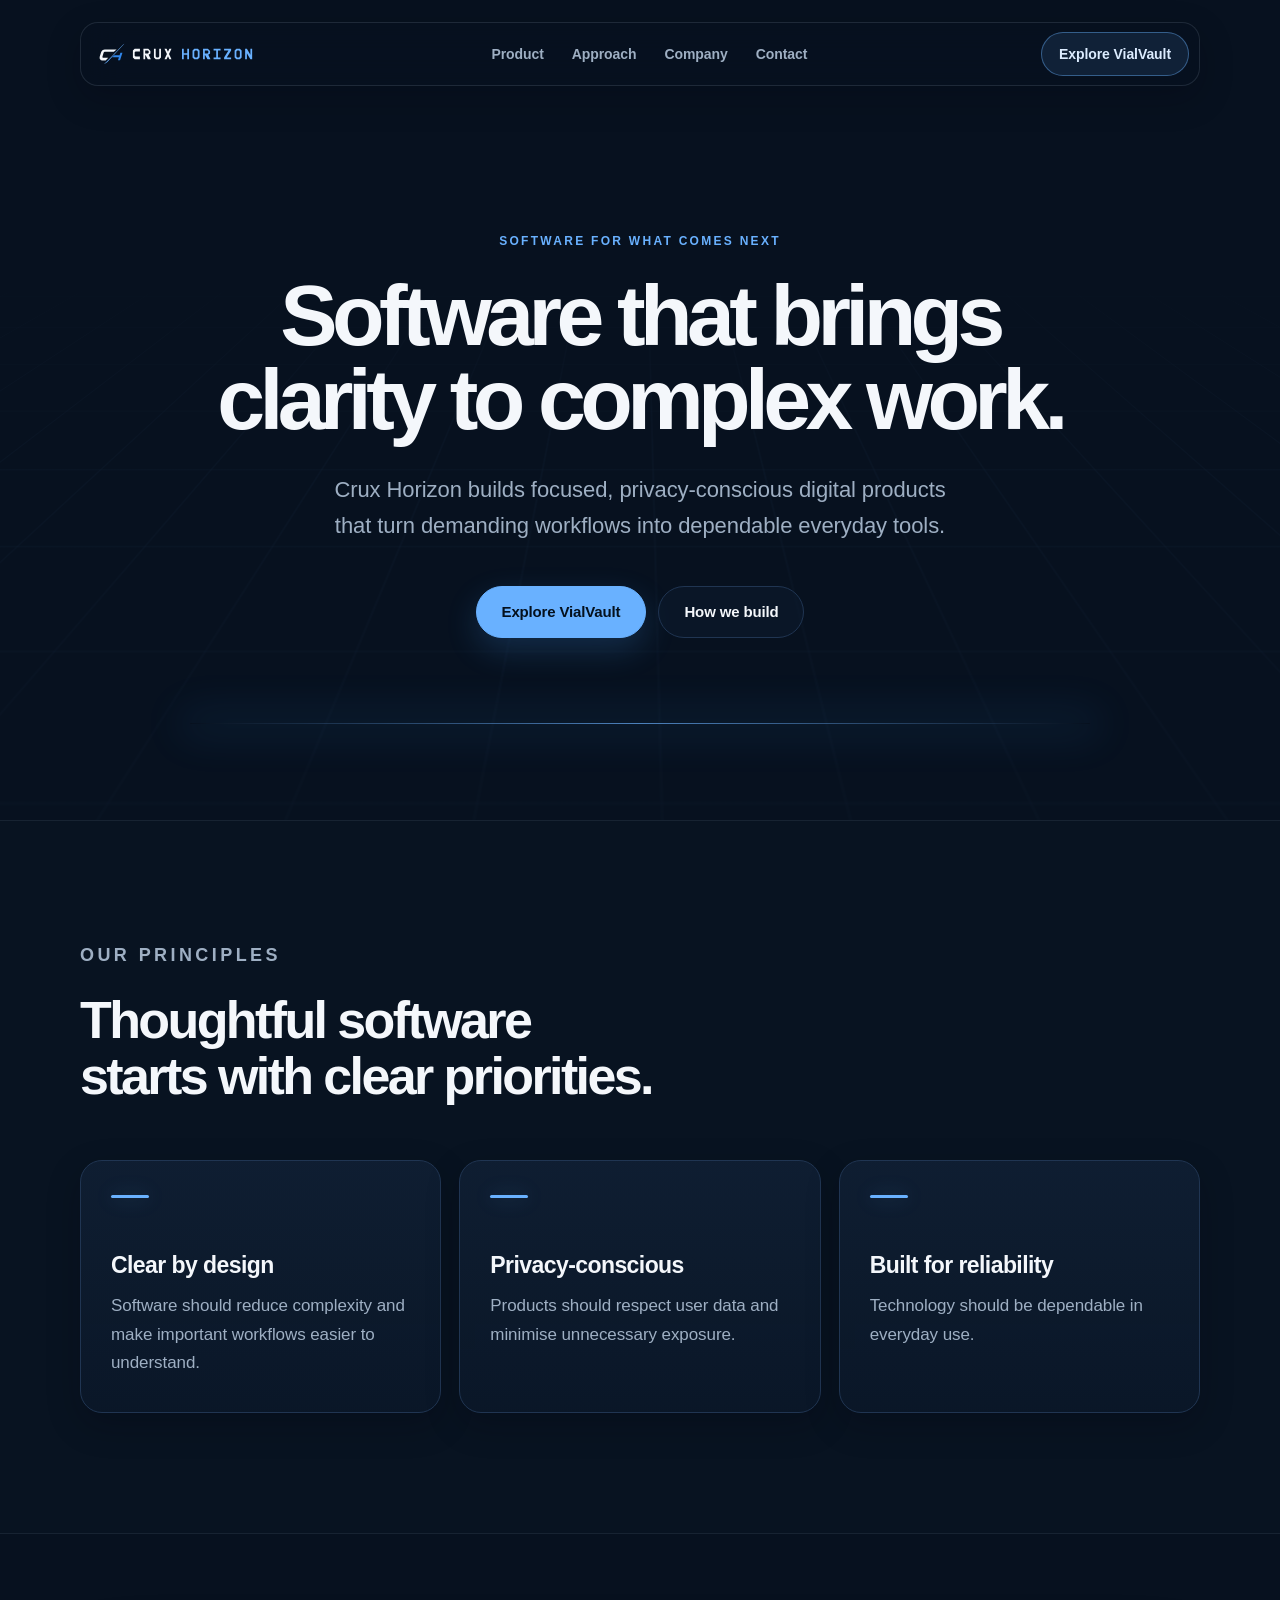
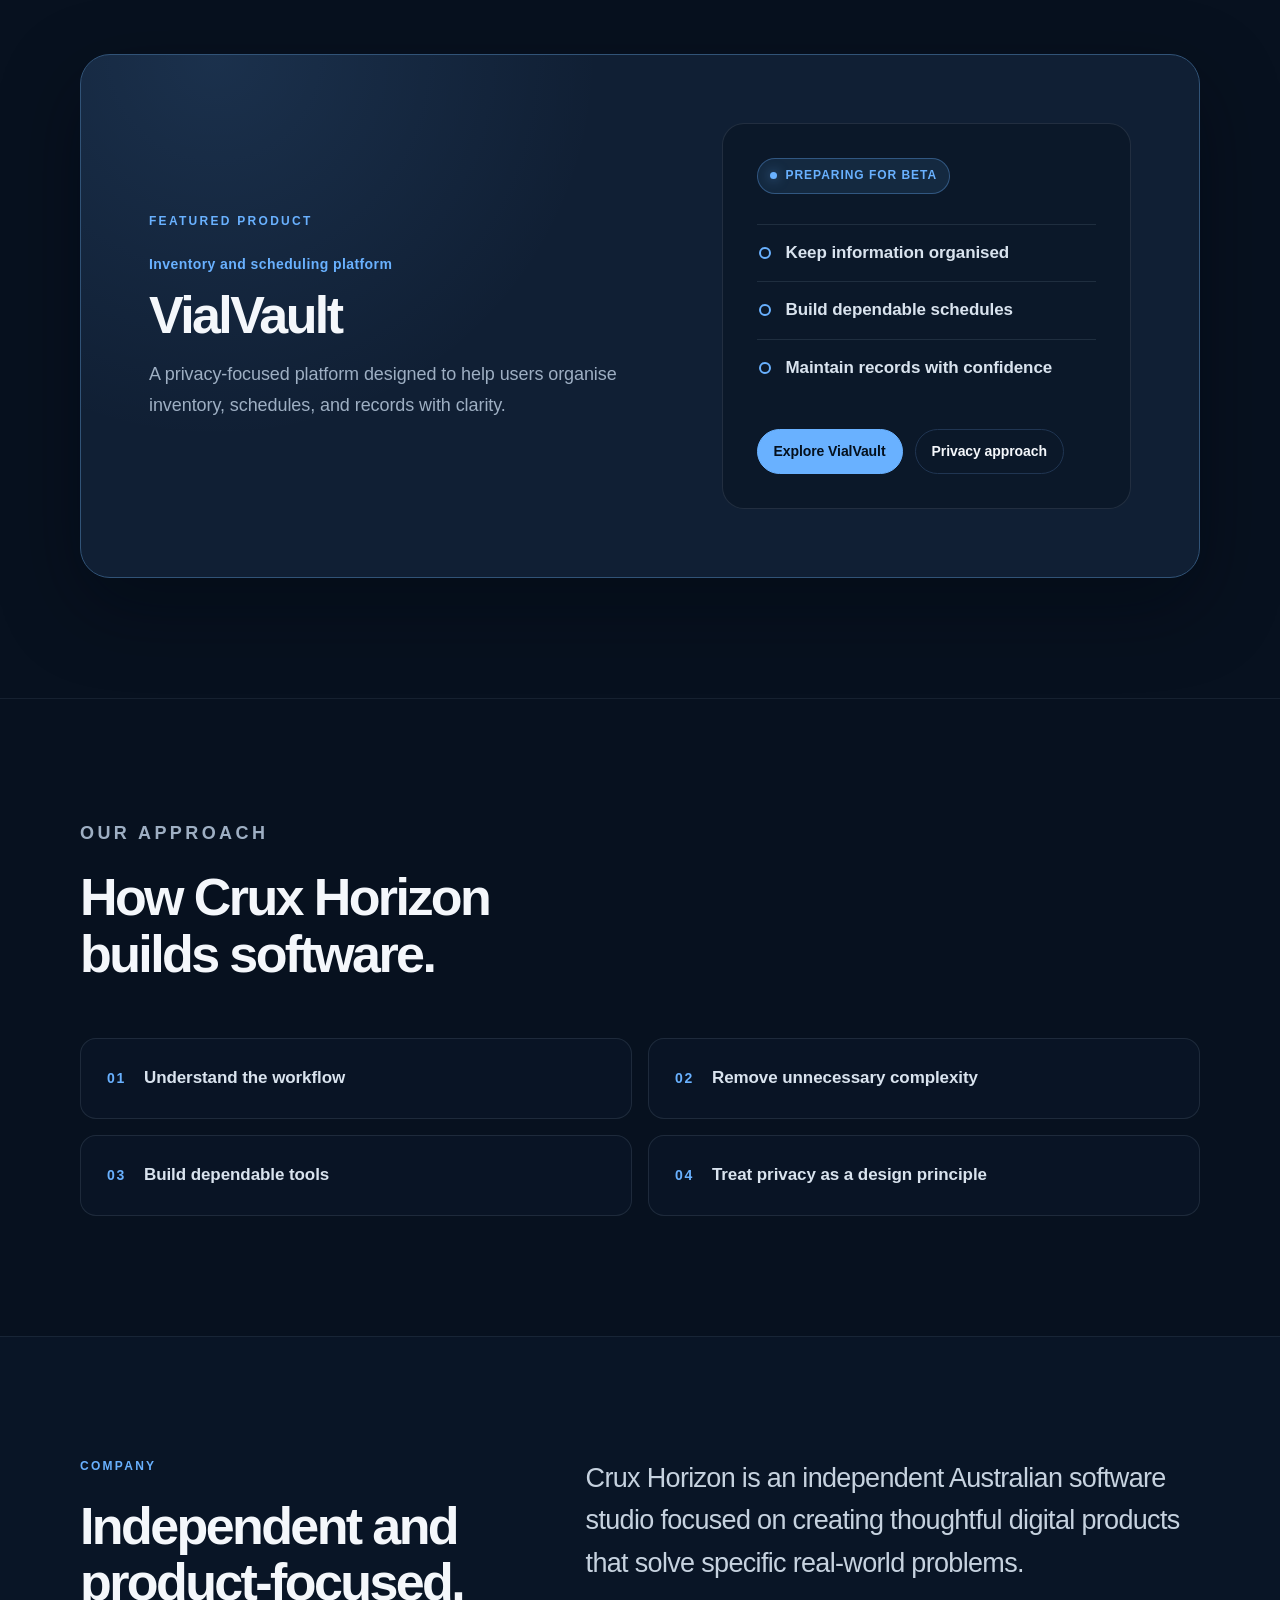
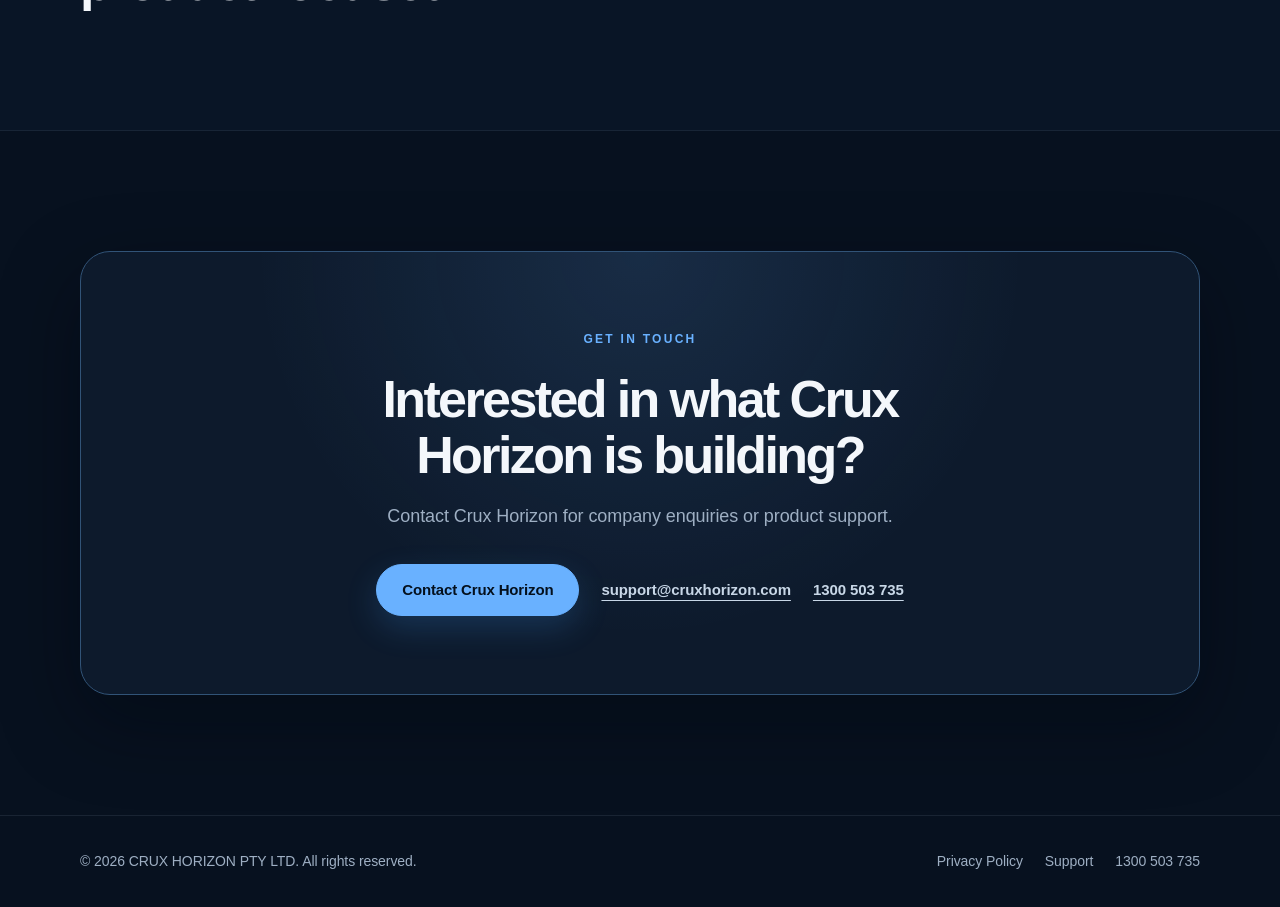
==== commit 0c692587: "Add Crux Horizon business phone number to website" ====
--- a/index.html
+++ b/index.html
@@ -148,6 +148,7 @@
           <div class="contact-links">
             <a class="button" href="mailto:support@cruxhorizon.com">Contact Crux Horizon</a>
             <a class="email-link" href="mailto:support@cruxhorizon.com">support@cruxhorizon.com</a>
+            <a class="email-link" href="tel:1300503735">1300 503 735</a>
           </div>
         </div>
       </div>
@@ -160,6 +161,7 @@
       <nav class="footer-links" aria-label="Footer navigation">
         <a href="privacy.html">Privacy Policy</a>
         <a href="mailto:support@cruxhorizon.com">Support</a>
+        <a href="tel:1300503735">1300 503 735</a>
       </nav>
     </div>
   </footer>
--- a/assets/css/site.css
+++ b/assets/css/site.css
@@ -687,6 +687,8 @@
 
     .home-page .footer-links {
       display: flex;
+      flex-wrap: wrap;
+      justify-content: center;
       gap: 22px;
     }
 
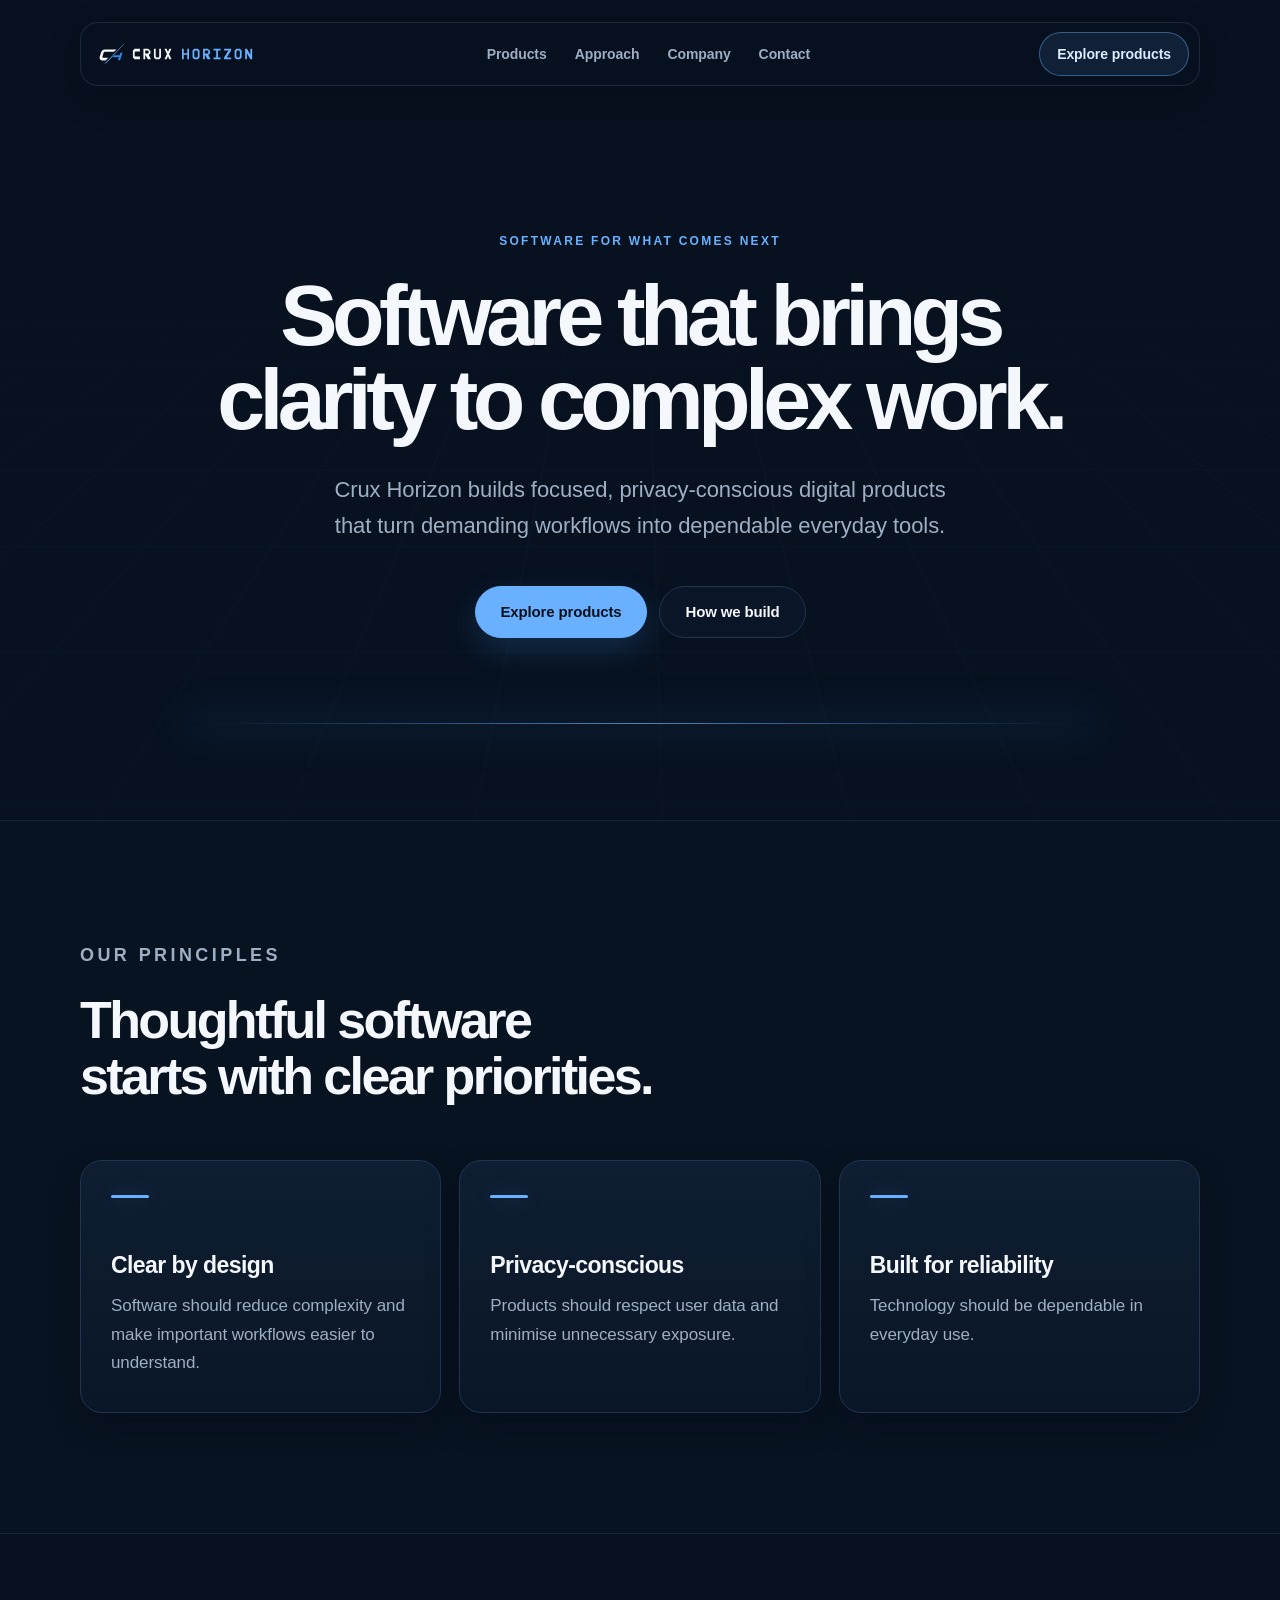
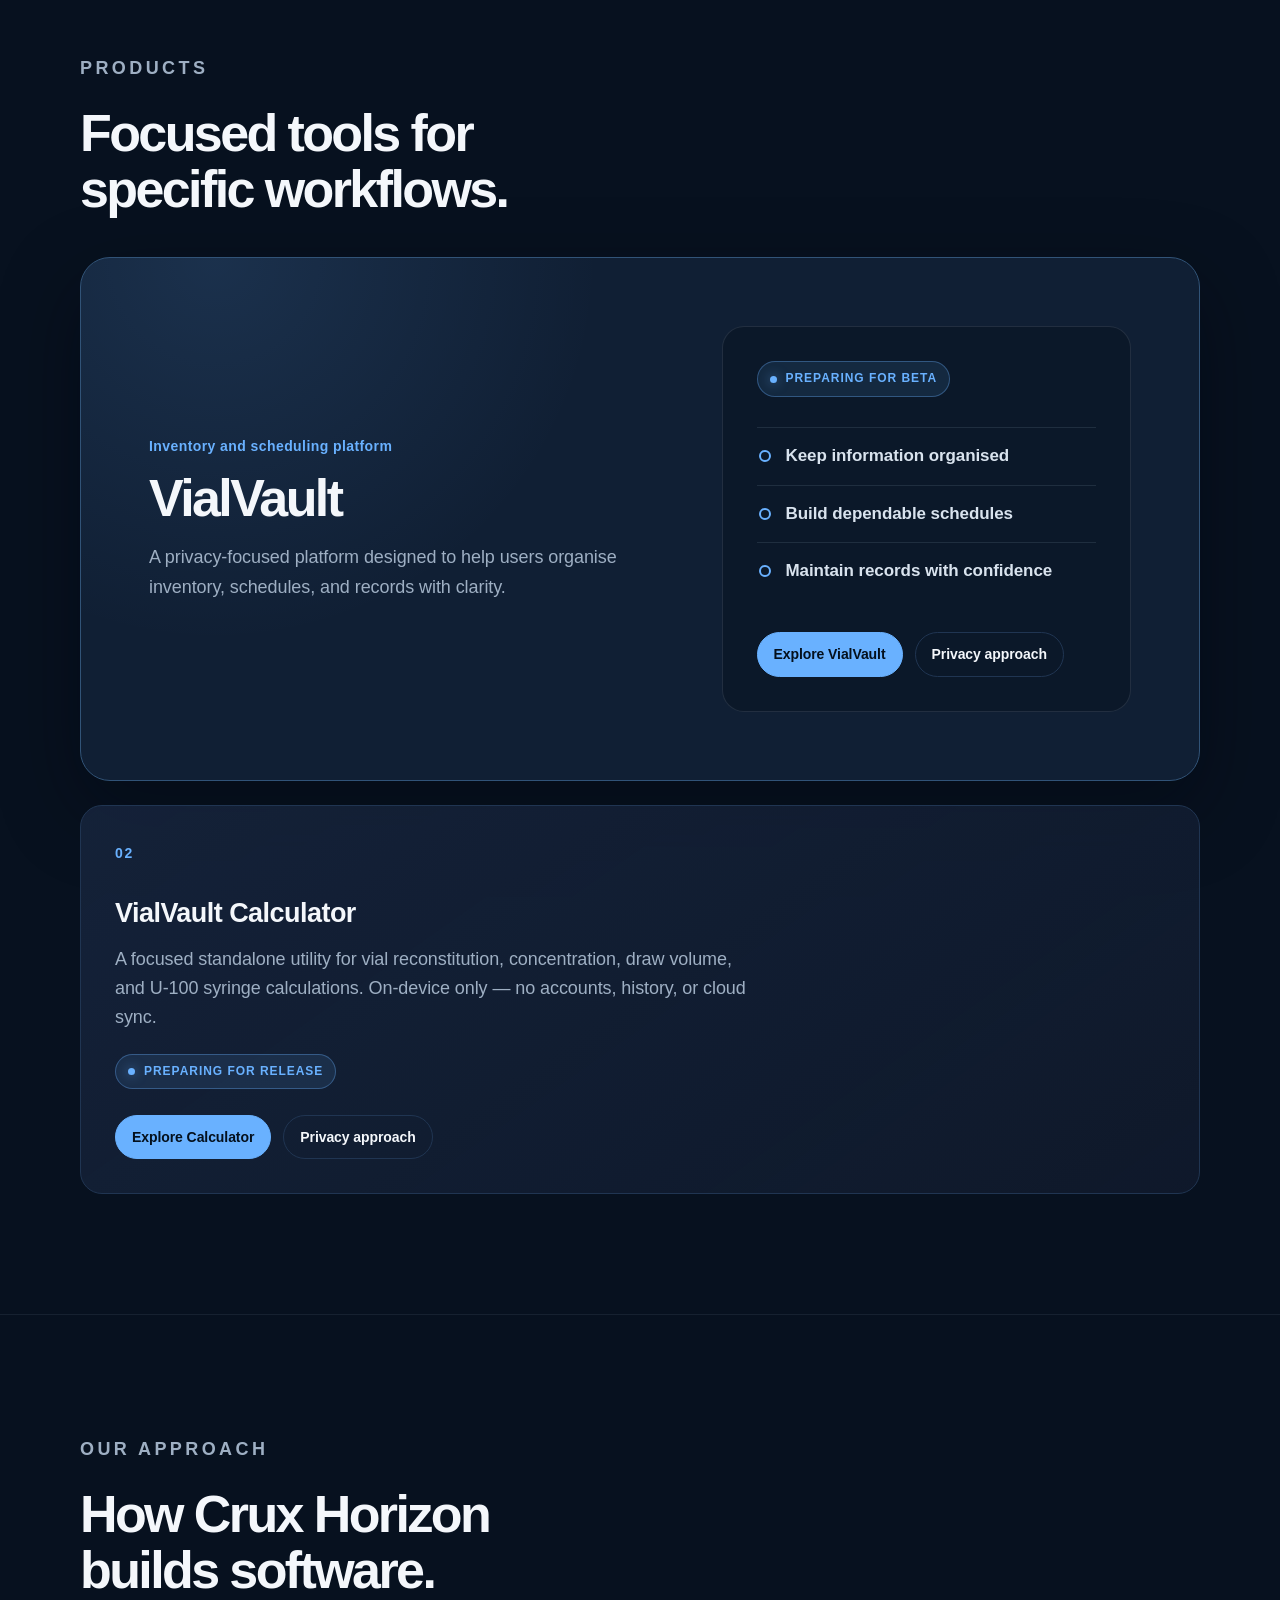
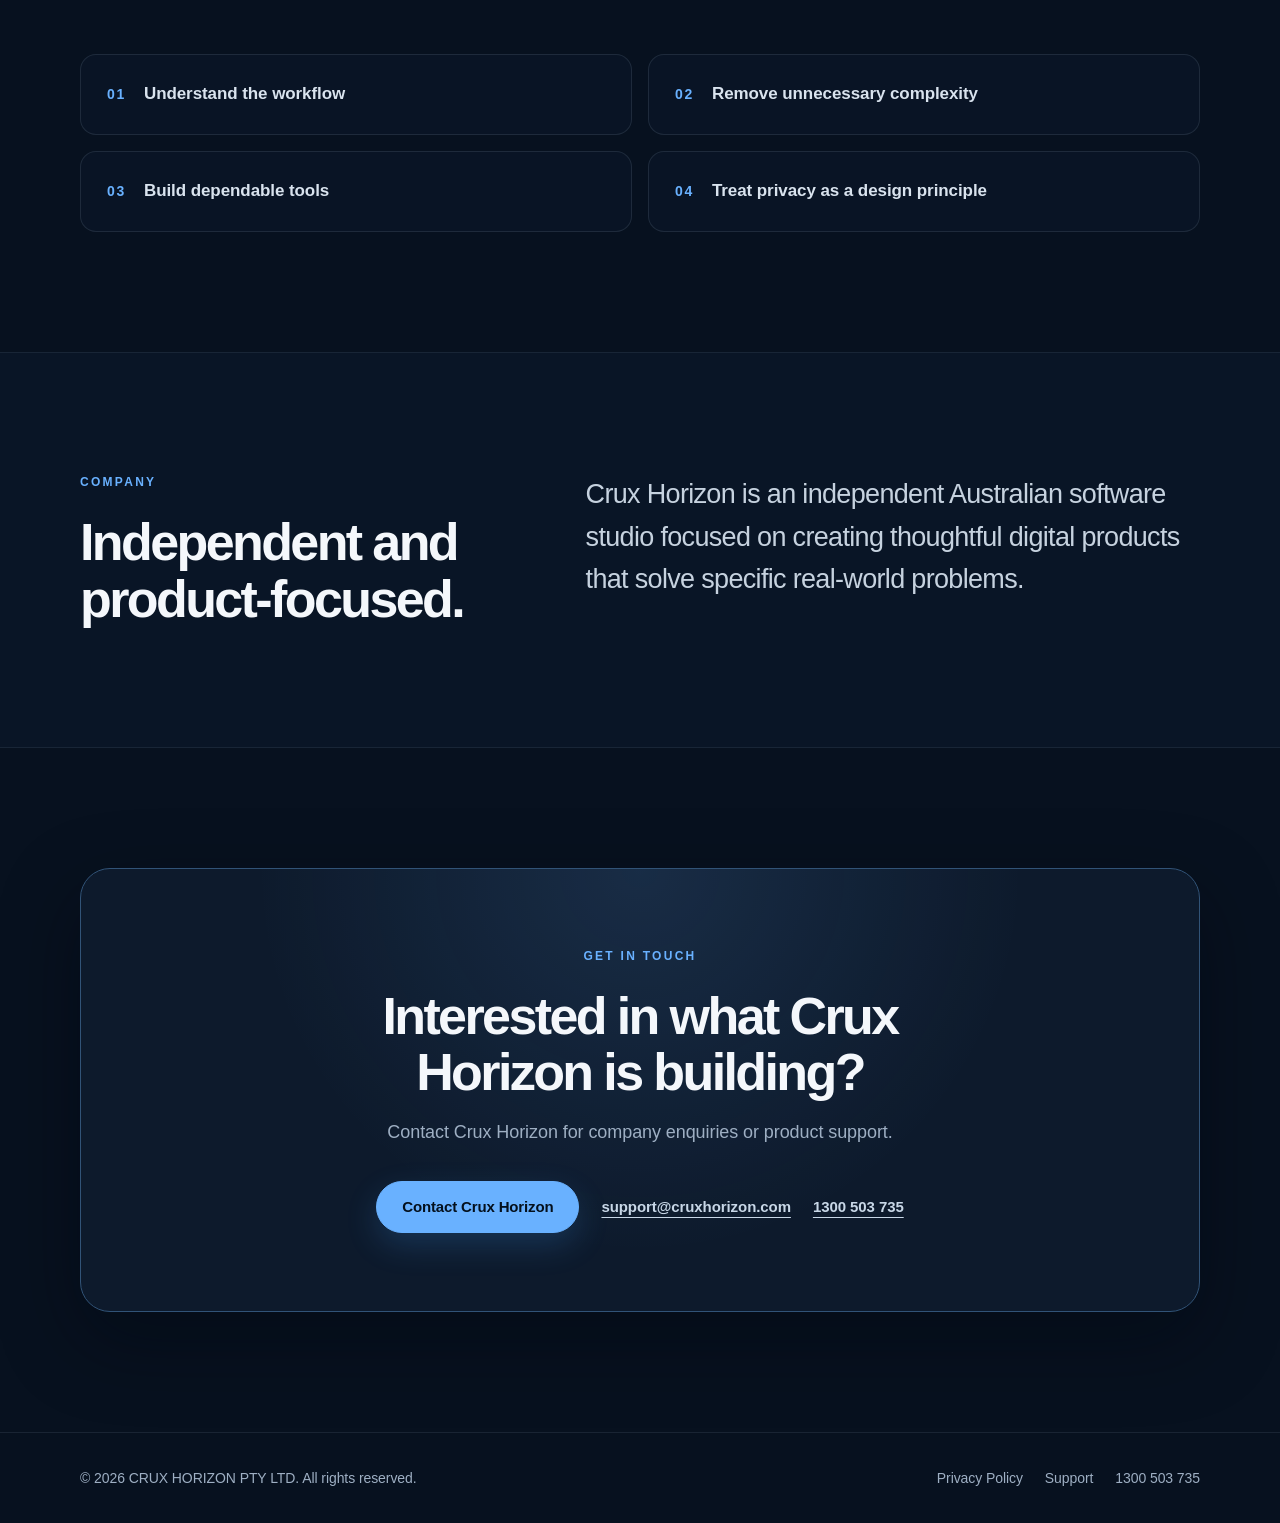
==== commit b3151039: "https://cruxhorizon.com/products/vialvault-calculator/privacy.html" ====
--- a/index.html
+++ b/index.html
@@ -38,12 +38,12 @@
         <img class="brand-logo" src="assets/images/brand/logo-on-dark.svg" alt="Crux Horizon">
       </a>
       <ul class="nav-links">
-        <li><a href="#product">Product</a></li>
+        <li><a href="#product">Products</a></li>
         <li><a href="#approach">Approach</a></li>
         <li><a href="#company">Company</a></li>
         <li><a href="#contact">Contact</a></li>
       </ul>
-      <a class="nav-cta" href="products/vialvault/index.html">Explore VialVault</a>
+      <a class="nav-cta" href="#product">Explore products</a>
     </nav>
   </header>
 
@@ -56,7 +56,7 @@
           Crux Horizon builds focused, privacy-conscious digital products that turn demanding workflows into dependable everyday tools.
         </p>
         <div class="hero-actions">
-          <a class="button" href="products/vialvault/index.html">Explore VialVault</a>
+          <a class="button" href="#product">Explore products</a>
           <a class="button button-secondary" href="#approach">How we build</a>
         </div>
       </div>
@@ -86,26 +86,47 @@
     </section>
 
     <section class="featured-product" id="product" aria-labelledby="product-title">
-      <div class="featured-product-layout container">
-        <div>
-          <p class="eyebrow">Featured product</p>
-          <p class="product-category">Inventory and scheduling platform</p>
-          <h2 id="product-title">VialVault</h2>
-          <p class="featured-product-copy">
-            A privacy-focused platform designed to help users organise inventory, schedules, and records with clarity.
-          </p>
+      <div class="container">
+        <div class="section-heading products-heading">
+          <p class="eyebrow">Products</p>
+          <h2 id="product-title">Focused tools for specific workflows.</h2>
         </div>
-        <div class="featured-product-details">
-          <p class="product-status">Preparing for beta</p>
-          <ul class="benefit-list">
-            <li>Keep information organised</li>
-            <li>Build dependable schedules</li>
-            <li>Maintain records with confidence</li>
-          </ul>
-          <div class="product-links">
-            <a href="products/vialvault/index.html">Explore VialVault</a>
-            <a href="products/vialvault/privacy.html">Privacy approach</a>
+
+        <div class="featured-product-layout">
+          <div>
+            <p class="product-category">Inventory and scheduling platform</p>
+            <h3 class="featured-product-name">VialVault</h3>
+            <p class="featured-product-copy">
+              A privacy-focused platform designed to help users organise inventory, schedules, and records with clarity.
+            </p>
           </div>
+          <div class="featured-product-details">
+            <p class="product-status">Preparing for beta</p>
+            <ul class="benefit-list">
+              <li>Keep information organised</li>
+              <li>Build dependable schedules</li>
+              <li>Maintain records with confidence</li>
+            </ul>
+            <div class="product-links">
+              <a href="products/vialvault/index.html">Explore VialVault</a>
+              <a href="products/vialvault/privacy.html">Privacy approach</a>
+            </div>
+          </div>
+        </div>
+
+        <div class="product-grid product-grid--secondary">
+          <article class="product-card product-card--static">
+            <span class="product-number">02</span>
+            <h3>VialVault Calculator</h3>
+            <p>
+              A focused standalone utility for vial reconstitution, concentration, draw volume, and U-100 syringe calculations. On-device only — no accounts, history, or cloud sync.
+            </p>
+            <span class="product-card-status">Preparing for release</span>
+            <div class="product-links">
+              <a href="products/vialvault-calculator/index.html">Explore Calculator</a>
+              <a href="products/vialvault-calculator/privacy.html">Privacy approach</a>
+            </div>
+          </article>
         </div>
       </div>
     </section>
--- a/assets/css/site.css
+++ b/assets/css/site.css
@@ -399,6 +399,19 @@
       background: var(--background);
     }
 
+    .home-page .products-heading {
+      margin-bottom: 40px;
+    }
+
+    .home-page .featured-product-name {
+      margin: 0 0 16px;
+      font-size: clamp(34px, 4.7vw, 52px);
+      font-weight: 730;
+      line-height: 1.08;
+      letter-spacing: -0.05em;
+      text-wrap: balance;
+    }
+
     .home-page .featured-product-layout {
       display: grid;
       grid-template-columns: 1.1fr 0.9fr;
@@ -570,6 +583,11 @@
       gap: 24px;
     }
 
+    .home-page .product-grid--secondary {
+      margin-top: 24px;
+      grid-template-columns: 1fr;
+    }
+
     .home-page .product-card {
       display: block;
       min-height: 260px;
@@ -587,6 +605,20 @@
       transform: translateY(-4px);
     }
 
+    .home-page .product-card--static {
+      min-height: 0;
+      cursor: default;
+    }
+
+    .home-page .product-card--static:hover {
+      border-color: var(--border);
+      transform: none;
+    }
+
+    .home-page .product-card--static .product-number {
+      margin-bottom: 28px;
+    }
+
     .home-page .product-number {
       display: inline-block;
       margin-bottom: 50px;
@@ -603,8 +635,38 @@
     }
 
     .home-page .product-card p {
-      max-width: 430px;
+      max-width: 640px;
       margin-bottom: 0;
+    }
+
+    .home-page .product-card-status {
+      display: inline-flex;
+      align-items: center;
+      gap: 9px;
+      margin-top: 22px;
+      margin-bottom: 22px;
+      padding: 7px 12px;
+      border: var(--border-width) solid rgba(105, 177, 255, 0.34);
+      border-radius: var(--button-radius);
+      background: var(--accent-soft);
+      color: var(--accent);
+      font-size: 12px;
+      font-weight: 700;
+      letter-spacing: 0.08em;
+      text-transform: uppercase;
+    }
+
+    .home-page .product-card-status::before {
+      content: "";
+      width: 7px;
+      height: 7px;
+      border-radius: 50%;
+      background: var(--accent);
+      box-shadow: 0 0 12px rgba(105, 177, 255, 0.6);
+    }
+
+    .home-page .product-card .product-links {
+      margin-top: 4px;
     }
 
     .home-page .about {
@@ -858,7 +920,10 @@
       .home-page *::after,
       .vialvault-page *,
       .vialvault-page *::before,
-      .vialvault-page *::after {
+      .vialvault-page *::after,
+      .vialvault-calculator-page *,
+      .vialvault-calculator-page *::before,
+      .vialvault-calculator-page *::after {
         transition-duration: 0.01ms !important;
       }
     }
@@ -1535,3 +1600,43 @@
         gap: 10px;
       }
     }
+
+    .vialvault-calculator-page .capability-card:nth-child(4) {
+      grid-column: span 2;
+    }
+
+    .vialvault-calculator-page .capability-card:last-child {
+      grid-column: span 2;
+    }
+
+    .vialvault-calculator-page .product-related {
+      border-bottom: var(--border-width) solid rgba(158, 175, 195, 0.1);
+    }
+
+    .vialvault-calculator-page .product-disclaimer {
+      border-top: var(--border-width) solid rgba(158, 175, 195, 0.1);
+      border-bottom: var(--border-width) solid rgba(158, 175, 195, 0.1);
+      background: rgba(13, 26, 44, 0.48);
+    }
+
+    .vialvault-calculator-page h1 {
+      font-size: clamp(48px, 8vw, 92px);
+      line-height: 0.95;
+    }
+
+    @media (max-width: 820px) {
+      .vialvault-calculator-page .capability-card:nth-child(4),
+      .vialvault-calculator-page .capability-card:last-child {
+        grid-column: auto;
+      }
+
+      .vialvault-calculator-page .capability-card:last-child {
+        grid-column: auto;
+      }
+    }
+
+    @media (max-width: 520px) {
+      .vialvault-calculator-page h1 {
+        font-size: clamp(42px, 12vw, 64px);
+      }
+    }
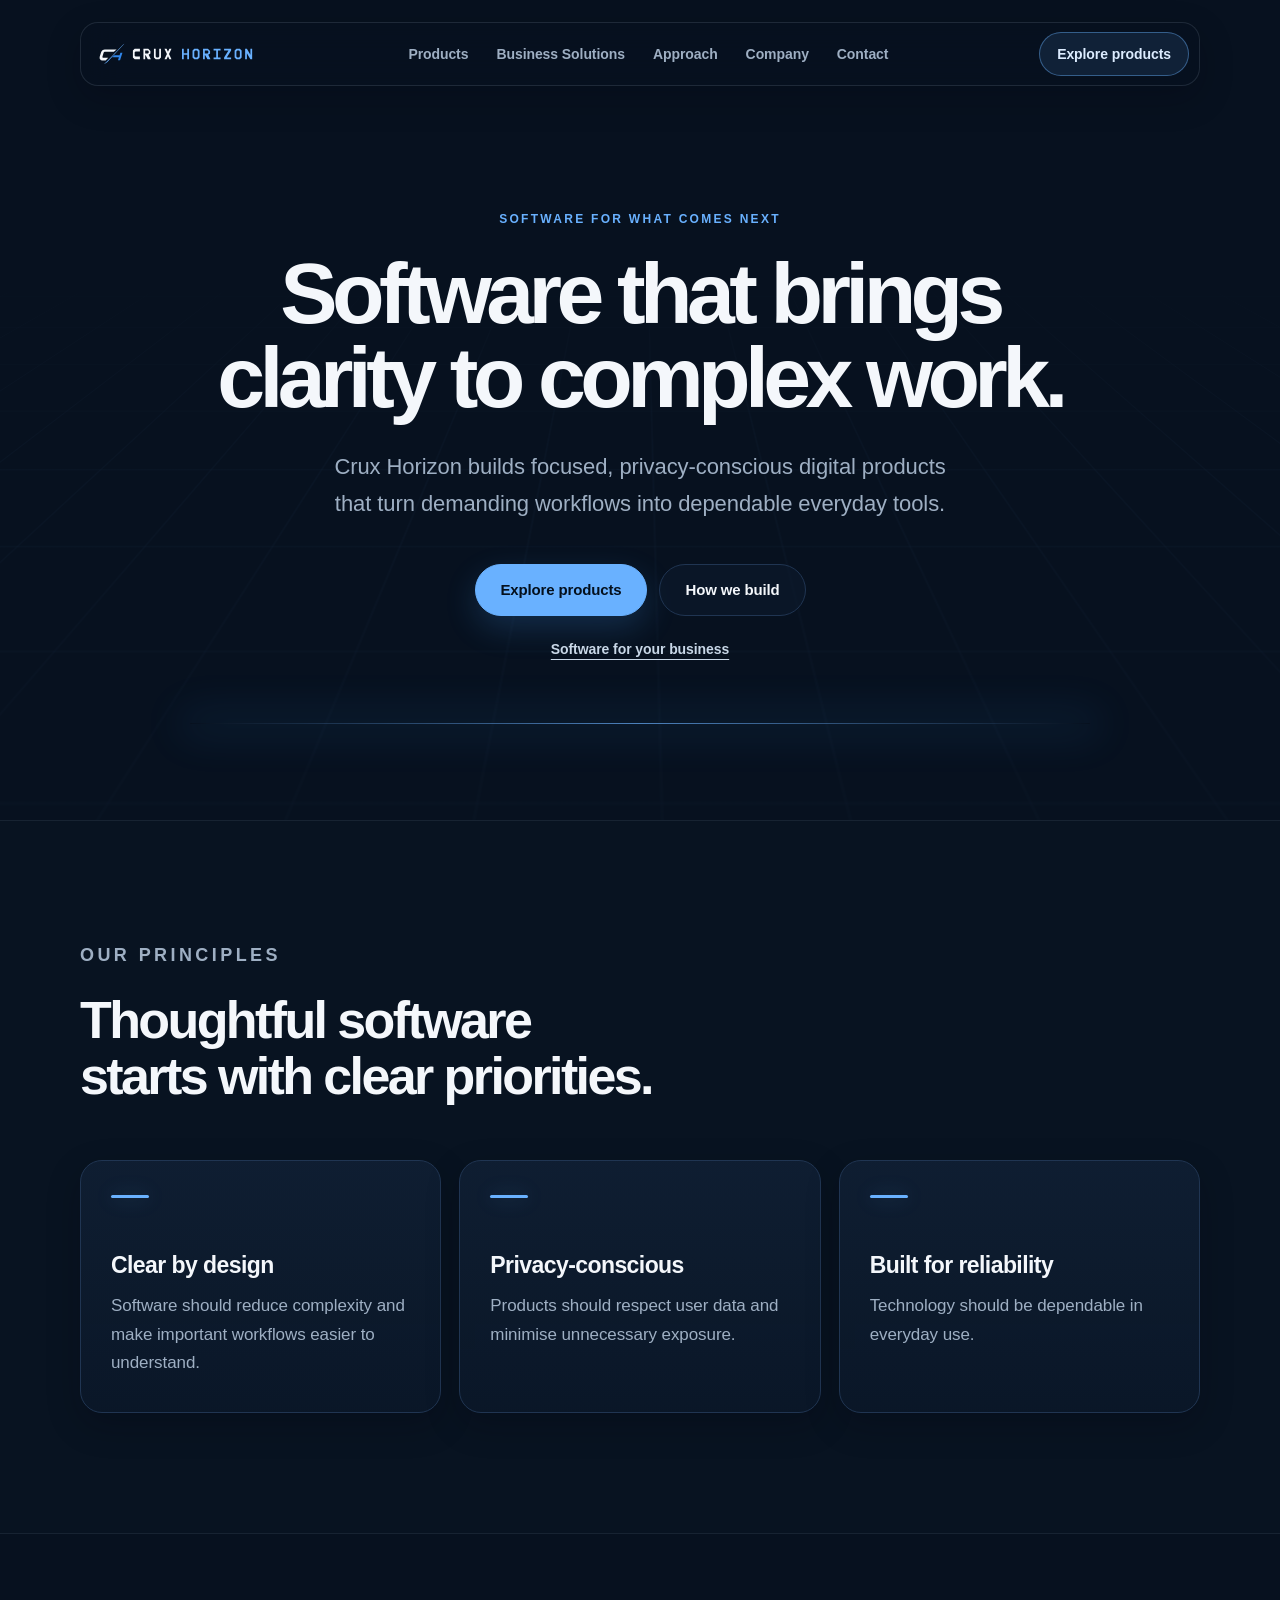
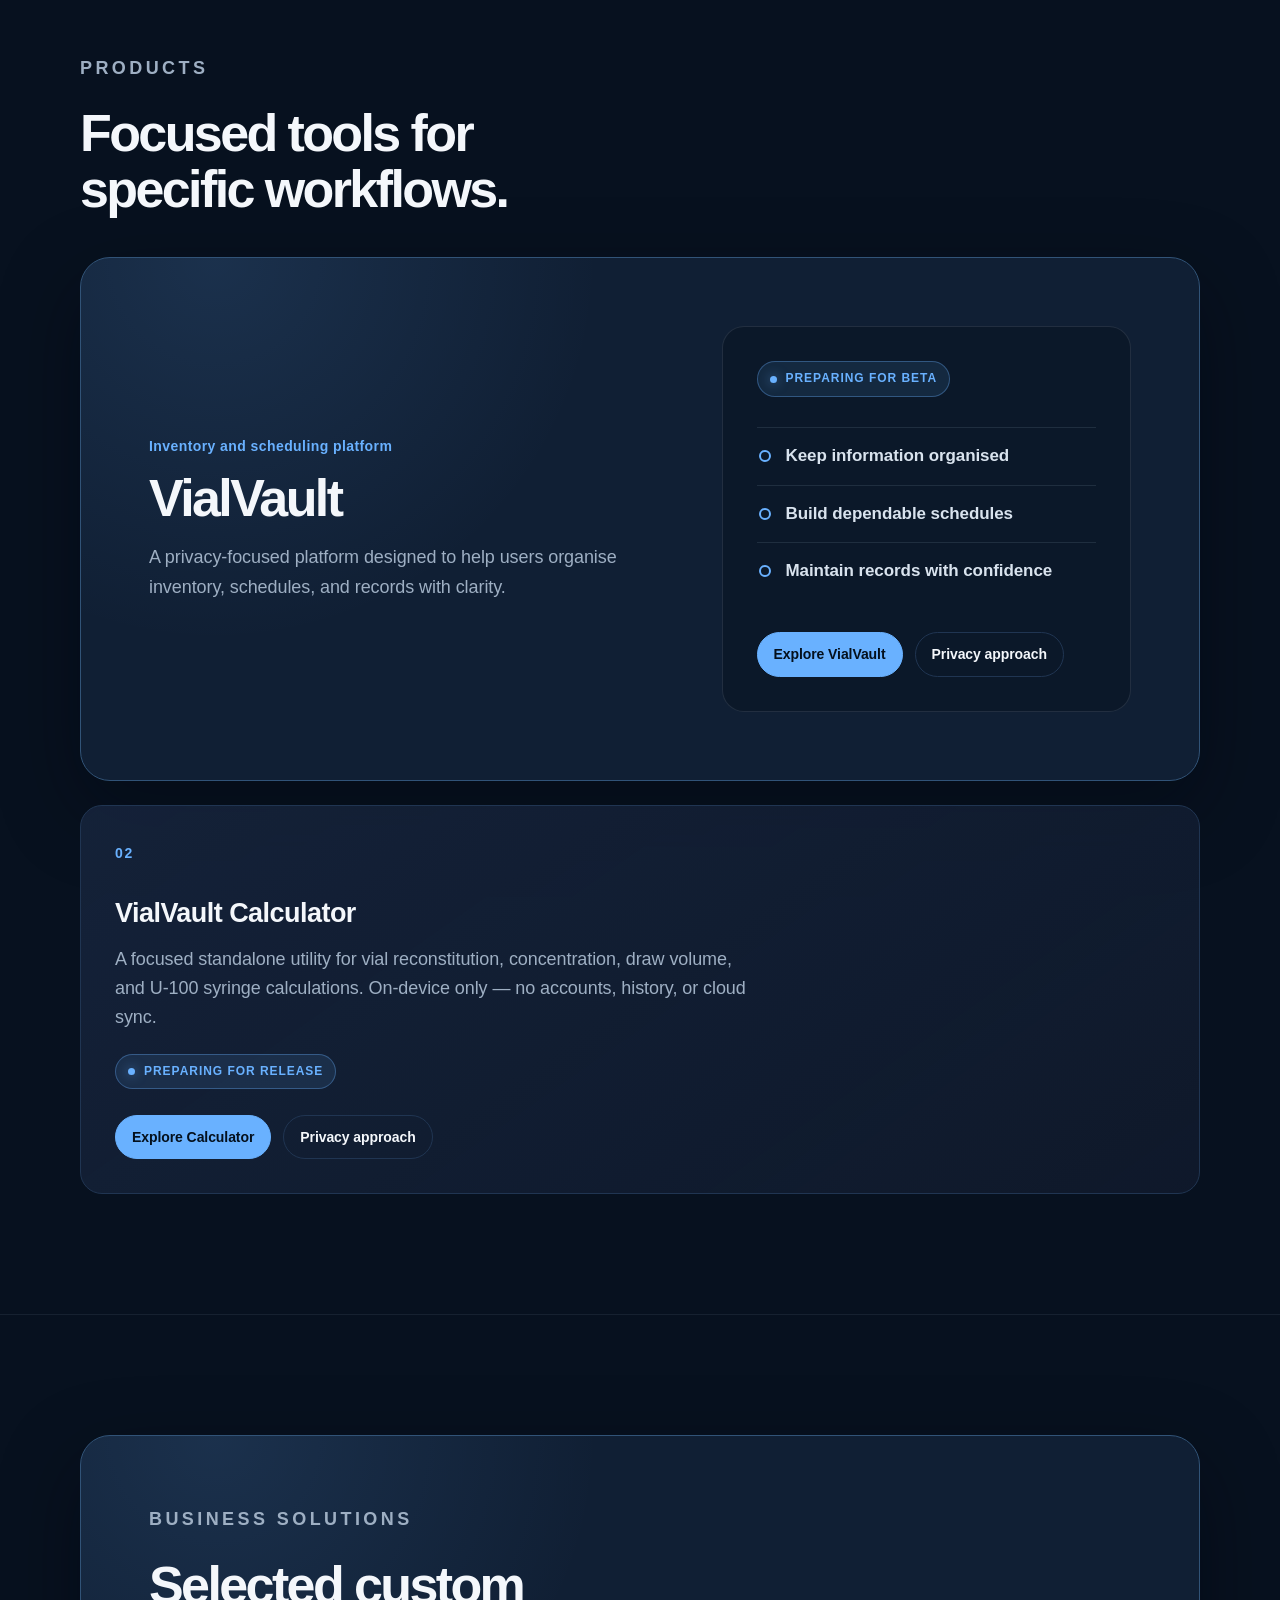
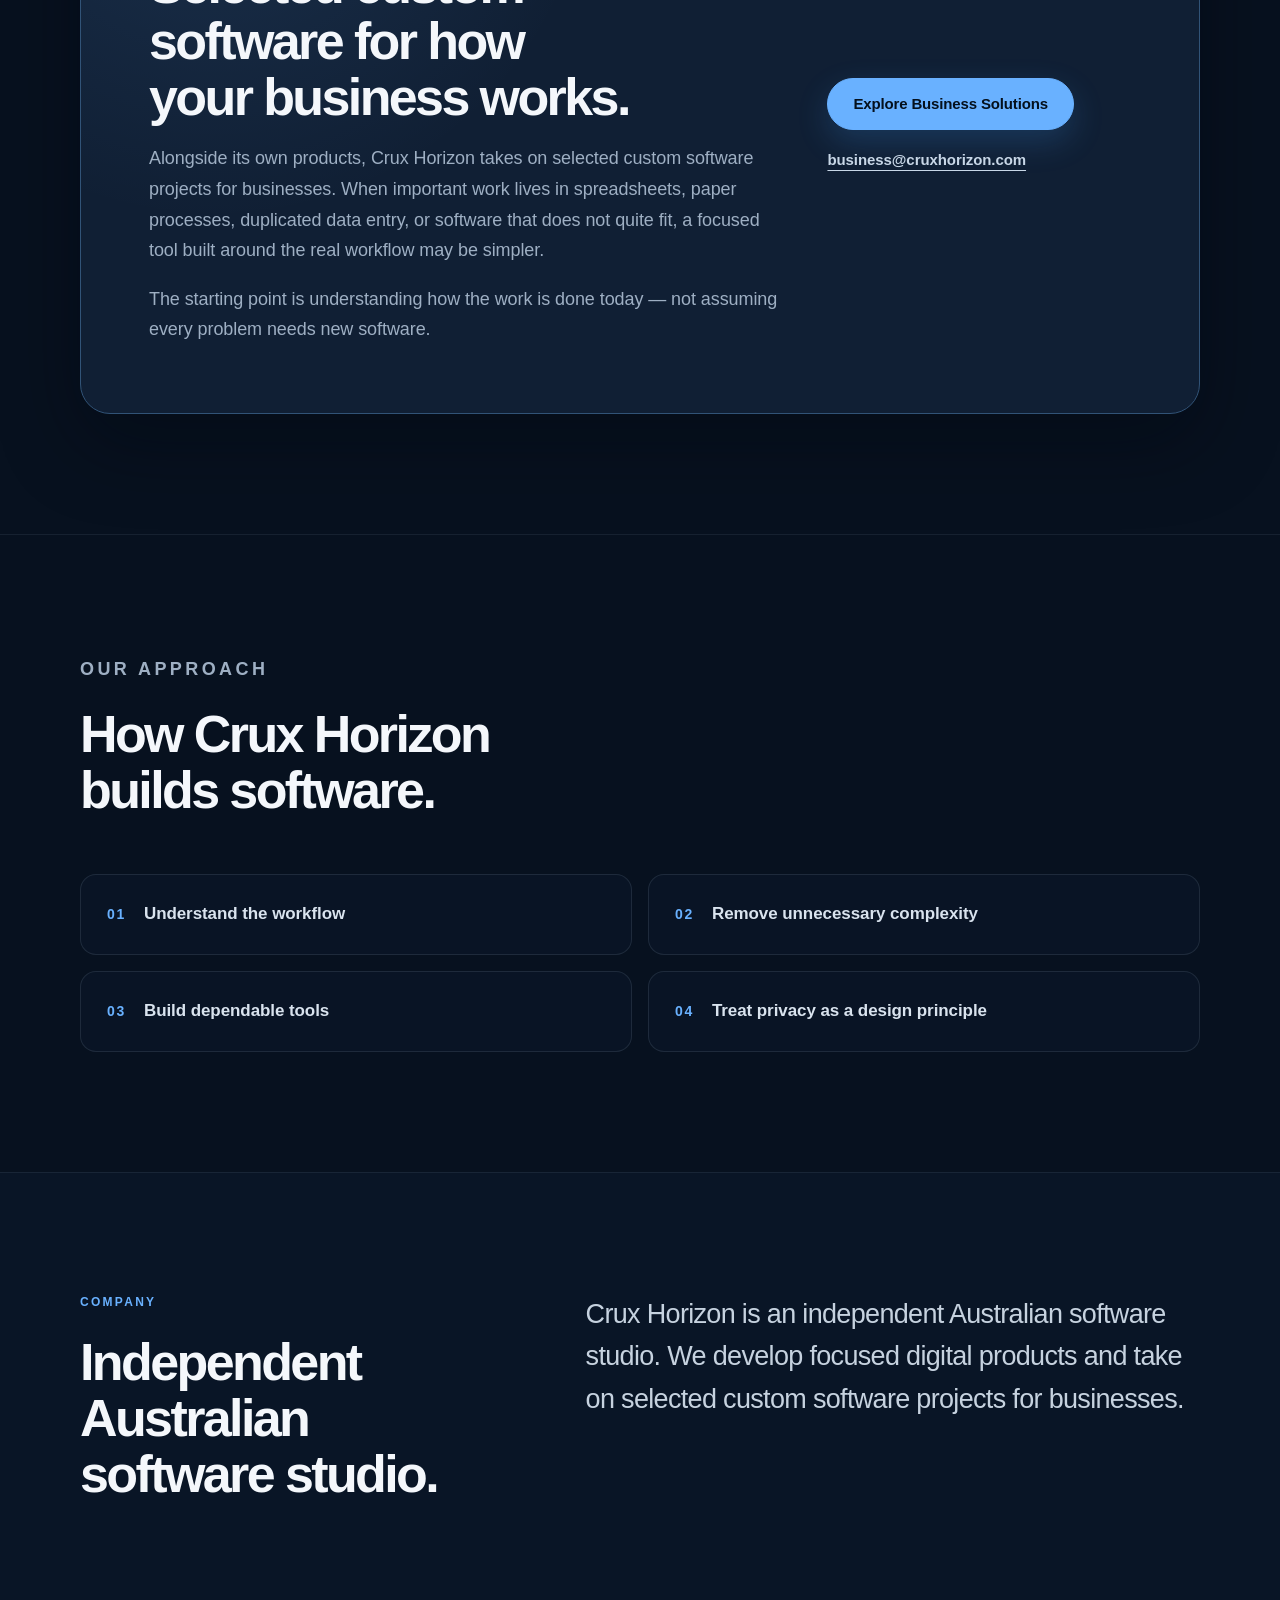
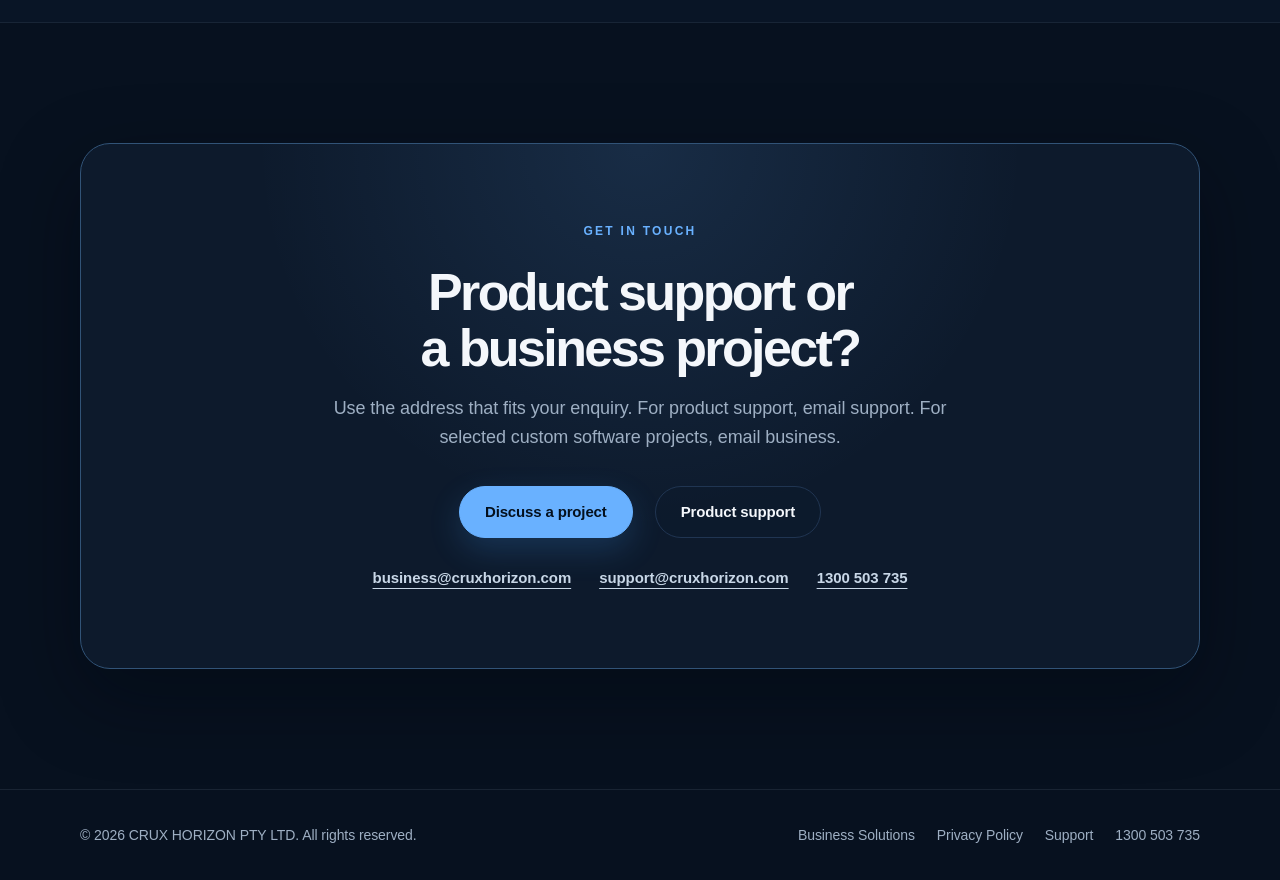
==== commit 05f72a84: "Add Business Solutions offering Co-authored-by: Cursor <cursoragent@cursor.com>" ====
--- a/index.html
+++ b/index.html
@@ -39,6 +39,7 @@
       </a>
       <ul class="nav-links">
         <li><a href="#product">Products</a></li>
+        <li><a href="/business/">Business Solutions</a></li>
         <li><a href="#approach">Approach</a></li>
         <li><a href="#company">Company</a></li>
         <li><a href="#contact">Contact</a></li>
@@ -59,6 +60,9 @@
           <a class="button" href="#product">Explore products</a>
           <a class="button button-secondary" href="#approach">How we build</a>
         </div>
+        <p class="hero-secondary-link">
+          <a href="/business/">Software for your business</a>
+        </p>
       </div>
     </section>
 
@@ -131,6 +135,28 @@
       </div>
     </section>
 
+    <section class="business-solutions" id="business" aria-labelledby="business-title">
+      <div class="container">
+        <div class="business-solutions-panel">
+          <div class="business-solutions-copy">
+            <p class="eyebrow">Business Solutions</p>
+            <h2 id="business-title">Selected custom software for how your business works.</h2>
+            <p>
+              Alongside its own products, Crux Horizon takes on selected custom software projects for businesses.
+              When important work lives in spreadsheets, paper processes, duplicated data entry, or software that does not quite fit, a focused tool built around the real workflow may be simpler.
+            </p>
+            <p>
+              The starting point is understanding how the work is done today — not assuming every problem needs new software.
+            </p>
+          </div>
+          <div class="business-solutions-actions">
+            <a class="button" href="/business/">Explore Business Solutions</a>
+            <a class="email-link" href="mailto:business@cruxhorizon.com?subject=Business%20project%20enquiry">business@cruxhorizon.com</a>
+          </div>
+        </div>
+      </div>
+    </section>
+
     <section class="approach" id="approach" aria-labelledby="approach-title">
       <div class="container">
         <div class="section-heading">
@@ -150,10 +176,10 @@
       <div class="about-layout container">
         <div>
           <p class="eyebrow">Company</p>
-          <h2 id="company-title">Independent and product-focused.</h2>
+          <h2 id="company-title">Independent Australian software studio.</h2>
         </div>
         <p class="about-copy">
-          Crux Horizon is an independent Australian software studio focused on creating thoughtful digital products that solve specific real-world problems.
+          Crux Horizon is an independent Australian software studio. We develop focused digital products and take on selected custom software projects for businesses.
         </p>
       </div>
     </section>
@@ -162,12 +188,17 @@
       <div class="container">
         <div class="contact-panel">
           <p class="eyebrow">Get in touch</p>
-          <h2>Interested in what Crux Horizon is building?</h2>
+          <h2>Product support or a business project?</h2>
           <p class="contact-copy">
-            Contact Crux Horizon for company enquiries or product support.
+            Use the address that fits your enquiry. For product support, email support.
+            For selected custom software projects, email business.
           </p>
           <div class="contact-links">
-            <a class="button" href="mailto:support@cruxhorizon.com">Contact Crux Horizon</a>
+            <a class="button" href="mailto:business@cruxhorizon.com?subject=Business%20project%20enquiry">Discuss a project</a>
+            <a class="button button-secondary" href="mailto:support@cruxhorizon.com">Product support</a>
+          </div>
+          <div class="contact-details">
+            <a class="email-link" href="mailto:business@cruxhorizon.com?subject=Business%20project%20enquiry">business@cruxhorizon.com</a>
             <a class="email-link" href="mailto:support@cruxhorizon.com">support@cruxhorizon.com</a>
             <a class="email-link" href="tel:1300503735">1300 503 735</a>
           </div>
@@ -180,6 +211,7 @@
     <div class="footer-inner container">
       <p>&copy; 2026 CRUX HORIZON PTY LTD. All rights reserved.</p>
       <nav class="footer-links" aria-label="Footer navigation">
+        <a href="/business/">Business Solutions</a>
         <a href="privacy.html">Privacy Policy</a>
         <a href="mailto:support@cruxhorizon.com">Support</a>
         <a href="tel:1300503735">1300 503 735</a>
--- a/assets/css/site.css
+++ b/assets/css/site.css
@@ -1640,3 +1640,354 @@
         font-size: clamp(42px, 12vw, 64px);
       }
     }
+
+    .vial-link-page .product-header {
+      position: relative;
+    }
+
+    .vial-link-page main {
+      min-height: calc(100vh - 180px);
+      display: grid;
+      place-items: center;
+      padding: 48px 0 72px;
+    }
+
+    .vial-link-page .vial-link-panel {
+      width: min(100%, 720px);
+      margin: 0 auto;
+      padding: 56px 42px;
+      border: var(--border-width) solid var(--border-strong);
+      border-radius: 30px;
+      background:
+        radial-gradient(circle at 50% 0%, rgba(105, 177, 255, 0.12), transparent 24rem),
+        var(--surface);
+      box-shadow: var(--shadow-large);
+      text-align: center;
+    }
+
+    .vial-link-page .vial-link-panel h1 {
+      margin-bottom: 22px;
+      font-size: clamp(48px, 10vw, 72px);
+      font-weight: 780;
+      line-height: 0.95;
+      letter-spacing: -0.06em;
+    }
+
+    .vial-link-page .vial-link-panel h1 span {
+      color: var(--accent);
+    }
+
+    .vial-link-page .vial-link-lead {
+      max-width: 34rem;
+      margin: 0 auto 16px;
+      color: var(--text);
+      font-size: clamp(18px, 2.4vw, 22px);
+      font-weight: 650;
+      line-height: 1.45;
+    }
+
+    .vial-link-page .vial-link-copy {
+      max-width: 34rem;
+      margin: 0 auto 28px;
+      color: var(--muted);
+      font-size: 16px;
+      line-height: 1.65;
+    }
+
+    .vial-link-page .product-actions {
+      justify-content: center;
+      margin-bottom: 22px;
+    }
+
+    .vial-link-page .vial-link-support {
+      margin: 0;
+      color: var(--muted);
+      font-size: 14px;
+    }
+
+    .vial-link-page .vial-link-support a {
+      color: var(--accent);
+      text-decoration: none;
+    }
+
+    .vial-link-page .vial-link-support a:hover,
+    .vial-link-page .vial-link-support a:focus-visible {
+      text-decoration: underline;
+    }
+
+    @media (max-width: 520px) {
+      .vial-link-page .vial-link-panel {
+        padding: 42px 22px;
+        border-radius: 24px;
+      }
+    }
+
+    /* Homepage — Business Solutions */
+    .home-page .hero-secondary-link {
+      margin: 22px 0 0;
+      color: var(--muted);
+      font-size: 14px;
+      font-weight: 600;
+    }
+
+    .home-page .hero-secondary-link a {
+      color: #c8d7e7;
+      text-decoration-thickness: 1px;
+      text-underline-offset: 5px;
+      transition: color 0.2s ease;
+    }
+
+    .home-page .hero-secondary-link a:hover,
+    .home-page .hero-secondary-link a:focus-visible {
+      color: var(--accent);
+    }
+
+    .home-page .business-solutions {
+      border-bottom: var(--border-width) solid rgba(158, 175, 195, 0.1);
+    }
+
+    .home-page .business-solutions-panel {
+      display: grid;
+      grid-template-columns: 1.35fr 0.65fr;
+      align-items: center;
+      gap: 48px;
+      padding: 68px;
+      border: var(--border-width) solid var(--border-strong);
+      border-radius: 30px;
+      background:
+        radial-gradient(circle at 12% 0%, rgba(105, 177, 255, 0.12), transparent 24rem),
+        var(--surface-raised);
+      box-shadow: var(--shadow-large);
+    }
+
+    .home-page .business-solutions-copy h2 {
+      margin-bottom: 18px;
+    }
+
+    .home-page .business-solutions-copy p {
+      max-width: 640px;
+      color: var(--muted);
+      font-size: 18px;
+      line-height: 1.7;
+    }
+
+    .home-page .business-solutions-copy p:last-child {
+      margin-bottom: 0;
+    }
+
+    .home-page .business-solutions-actions {
+      display: flex;
+      flex-direction: column;
+      align-items: flex-start;
+      gap: 18px;
+    }
+
+    .home-page .business-solutions-actions .button {
+      margin-top: 0;
+    }
+
+    .home-page .contact-details {
+      display: flex;
+      align-items: center;
+      justify-content: center;
+      flex-wrap: wrap;
+      gap: 18px 28px;
+      margin-top: 28px;
+    }
+
+    @media (max-width: 820px) {
+      .home-page .business-solutions-panel {
+        grid-template-columns: 1fr;
+        gap: 36px;
+        padding: 42px 34px;
+        border-radius: 24px;
+      }
+    }
+
+    @media (max-width: 720px) {
+      .home-page .nav-links {
+        gap: 12px 18px;
+      }
+
+      .home-page .nav-links a {
+        font-size: 13px;
+      }
+    }
+
+    @media (max-width: 430px) {
+      .home-page .business-solutions-panel {
+        padding: 32px 22px;
+      }
+
+      .home-page .business-solutions-actions {
+        align-items: stretch;
+        width: 100%;
+      }
+
+      .home-page .business-solutions-actions .button {
+        width: 100%;
+      }
+
+      .home-page .contact-details {
+        flex-direction: column;
+        gap: 14px;
+      }
+    }
+
+    /* Business Solutions page */
+    .business-page h1 {
+      font-size: clamp(48px, 8vw, 92px);
+      line-height: 0.95;
+    }
+
+    .business-page .business-section-heading {
+      max-width: 760px;
+      margin-bottom: 48px;
+    }
+
+    .business-page .business-problem-grid {
+      display: grid;
+      grid-template-columns: repeat(2, minmax(0, 1fr));
+      gap: 18px;
+    }
+
+    .business-page .business-problem-card {
+      padding: 30px 28px;
+      border: var(--border-width) solid var(--border);
+      border-radius: var(--card-radius);
+      background: linear-gradient(180deg, rgba(16, 31, 52, 0.86), rgba(11, 24, 41, 0.82));
+      box-shadow: var(--shadow-small);
+    }
+
+    .business-page .business-problem-card h3 {
+      margin-bottom: 12px;
+      font-size: 22px;
+      line-height: 1.2;
+      letter-spacing: -0.025em;
+    }
+
+    .business-page .business-problem-card p {
+      margin-bottom: 0;
+      color: var(--muted);
+      font-size: 16px;
+      line-height: 1.7;
+    }
+
+    .business-page .business-capability-grid .capability-card {
+      grid-column: span 2;
+    }
+
+    .business-page .business-capability-grid .capability-card:nth-child(4) {
+      grid-column: 2 / span 2;
+    }
+
+    .business-page .business-capability-grid .capability-card:nth-child(5) {
+      grid-column: 4 / span 2;
+    }
+
+    .business-page .approach-section {
+      border-top: var(--border-width) solid rgba(158, 175, 195, 0.1);
+      border-bottom: var(--border-width) solid rgba(158, 175, 195, 0.1);
+      background: rgba(13, 26, 44, 0.48);
+    }
+
+    .business-page .business-approach-list {
+      display: grid;
+      grid-template-columns: repeat(2, minmax(0, 1fr));
+      gap: 16px;
+      margin: 48px 0 0;
+      padding: 0;
+      list-style: none;
+    }
+
+    .business-page .business-approach-list li {
+      display: flex;
+      align-items: flex-start;
+      gap: 18px;
+      padding: 25px 26px;
+      border: var(--border-width) solid rgba(158, 175, 195, 0.14);
+      border-radius: 16px;
+      background: rgba(13, 26, 44, 0.48);
+      color: #d9e3ee;
+    }
+
+    .business-page .business-approach-list span {
+      flex-shrink: 0;
+      color: var(--accent);
+      font-size: 14px;
+      font-weight: 700;
+      letter-spacing: 0.12em;
+    }
+
+    .business-page .business-approach-list strong {
+      display: block;
+      margin-bottom: 8px;
+      font-size: 18px;
+      font-weight: 700;
+      letter-spacing: -0.02em;
+    }
+
+    .business-page .business-approach-list p {
+      margin: 0;
+      color: var(--muted);
+      font-size: 16px;
+      font-weight: 500;
+      line-height: 1.65;
+    }
+
+    .business-page .business-enquire-copy {
+      max-width: 640px;
+      margin: 0 auto 34px;
+      color: var(--muted);
+      font-size: 18px;
+      line-height: 1.7;
+    }
+
+    .business-page .business-enquire-note {
+      max-width: 520px;
+      margin: 22px auto 0;
+      color: var(--muted);
+      font-size: 14px;
+      line-height: 1.6;
+    }
+
+    .business-page .product-footer-inner,
+    .business-page .product-footer nav {
+      flex-wrap: wrap;
+    }
+
+    @media (max-width: 820px) {
+      .business-page .business-problem-grid,
+      .business-page .business-approach-list {
+        grid-template-columns: 1fr;
+      }
+
+      .business-page .business-capability-grid .capability-card,
+      .business-page .business-capability-grid .capability-card:nth-child(4),
+      .business-page .business-capability-grid .capability-card:nth-child(5) {
+        grid-column: auto;
+      }
+
+      .business-page .business-capability-grid .capability-card:last-child {
+        grid-column: 1 / -1;
+      }
+    }
+
+    @media (max-width: 520px) {
+      .business-page .business-problem-card {
+        padding: 24px 20px;
+      }
+
+      .business-page .business-approach-list li {
+        padding: 22px 20px;
+      }
+
+      .business-page .business-capability-grid .capability-card:last-child {
+        grid-column: auto;
+      }
+
+      .business-page h1 {
+        font-size: clamp(42px, 12vw, 64px);
+        line-height: 0.98;
+      }
+    }
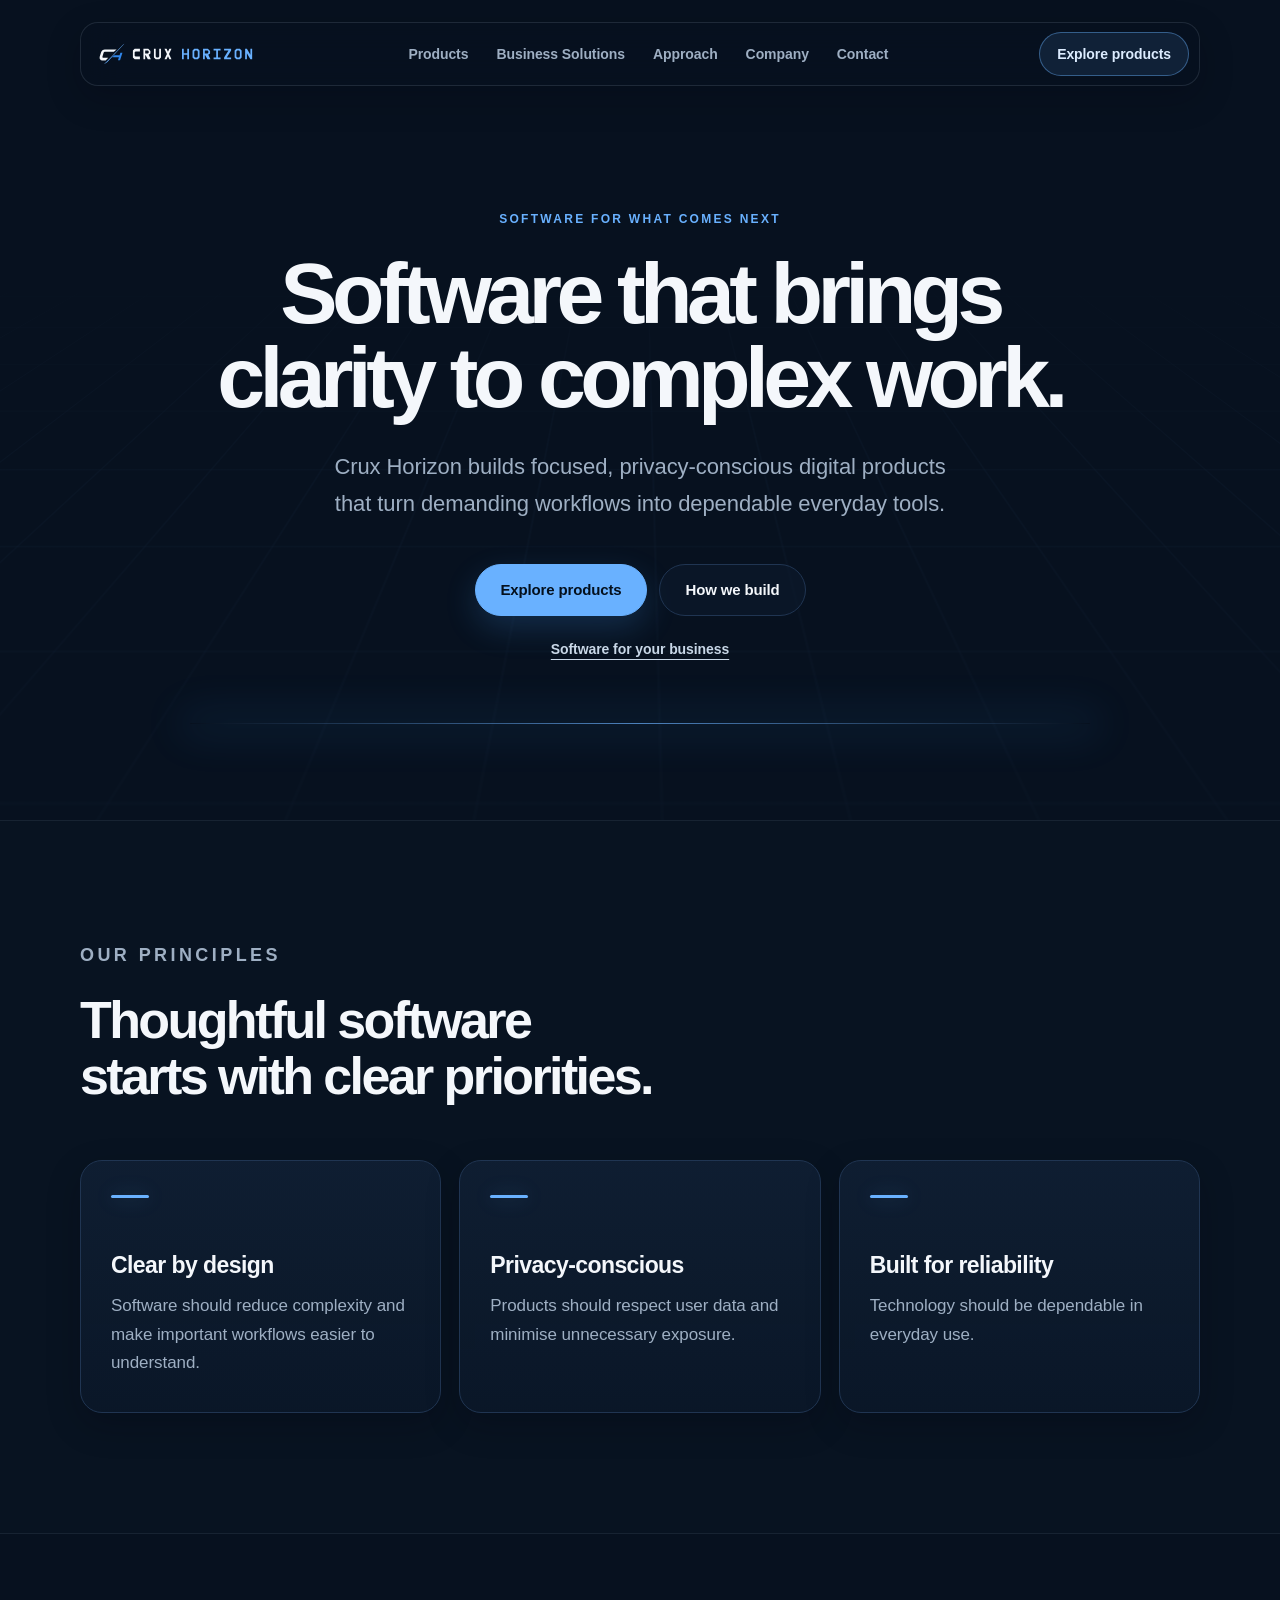
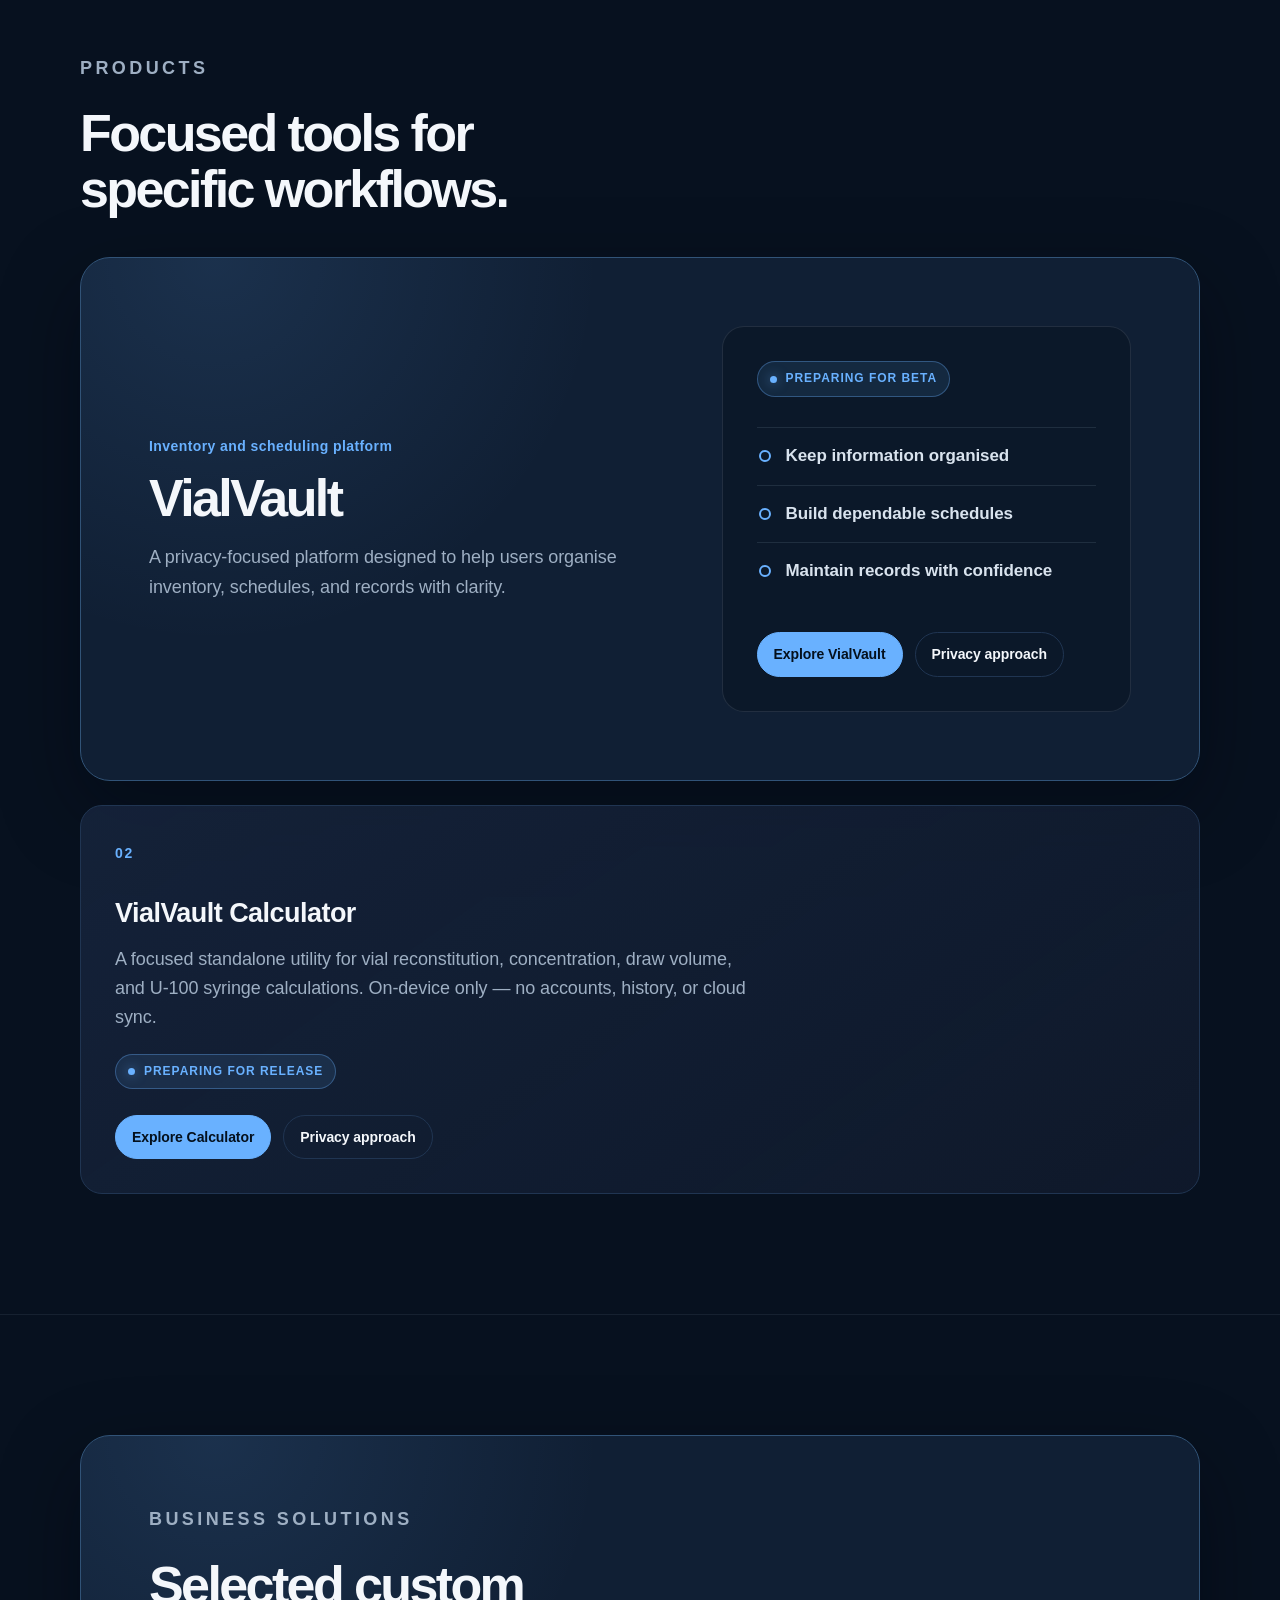
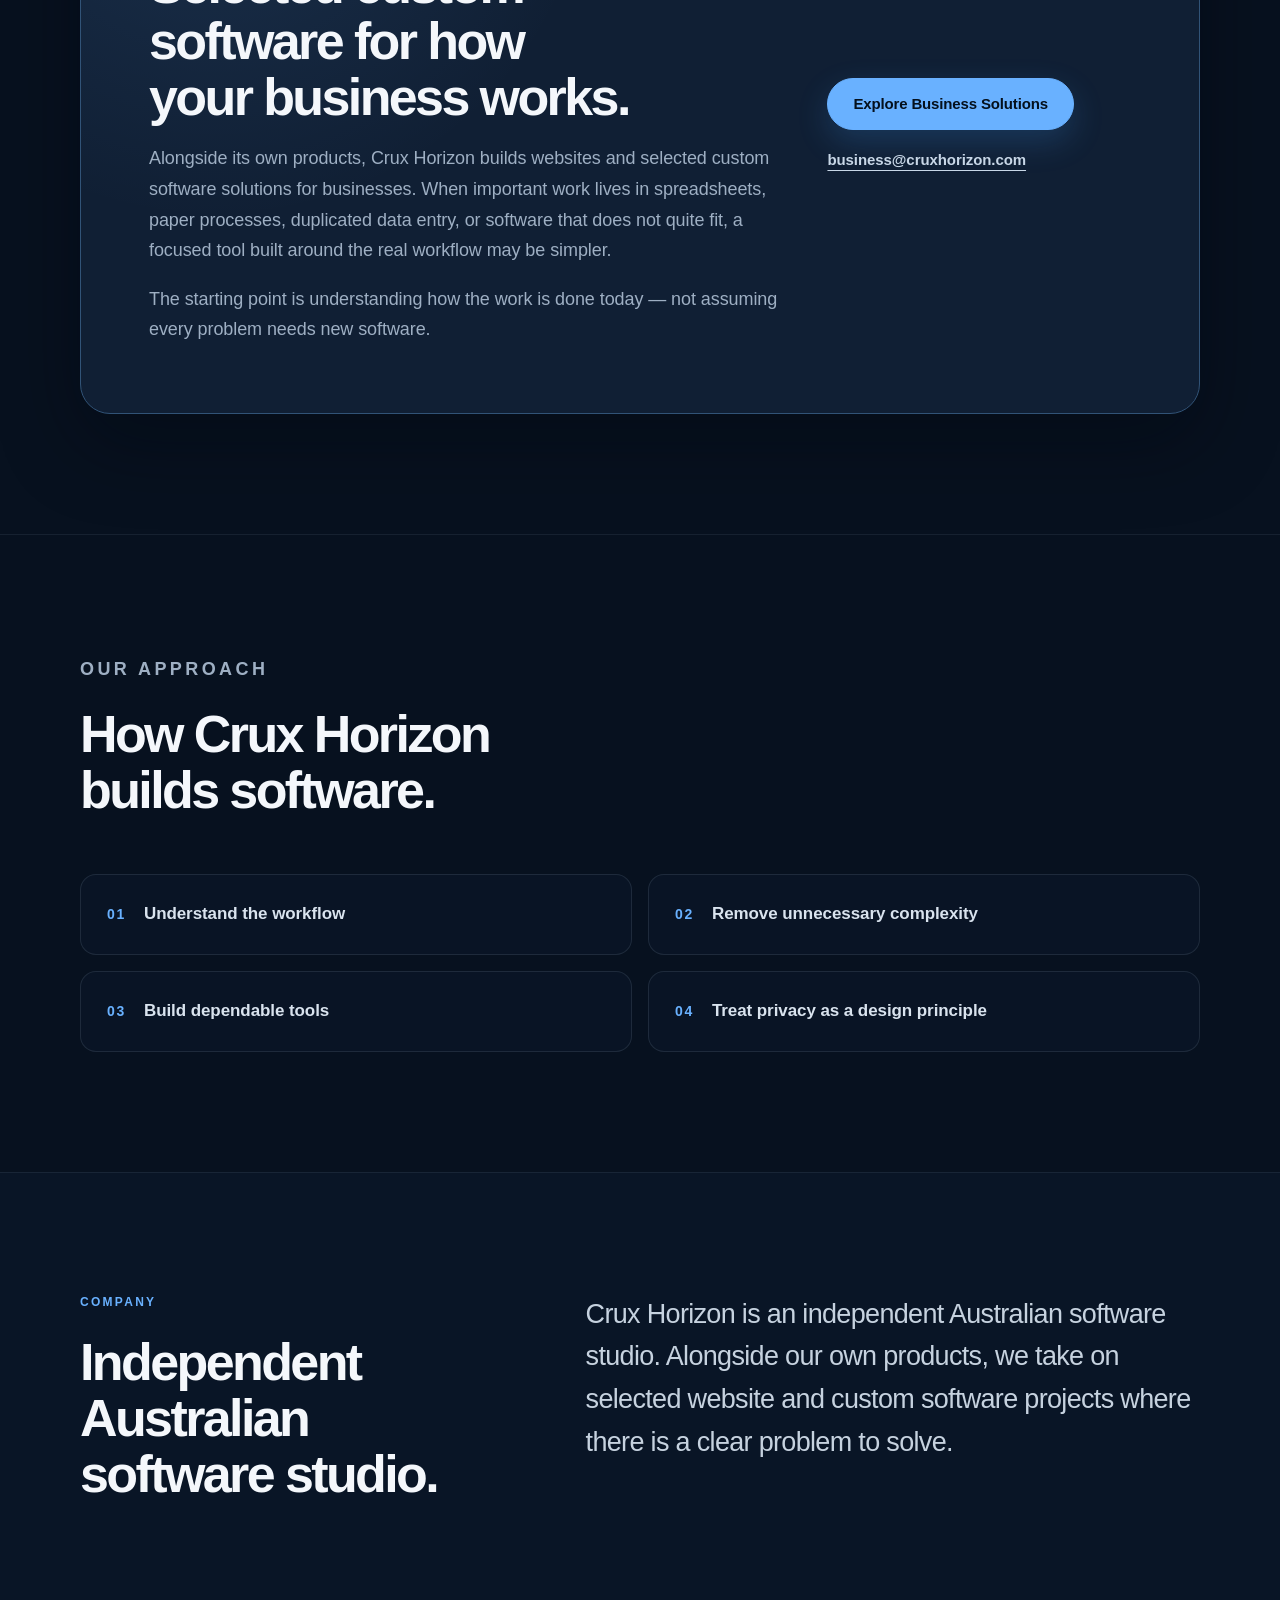
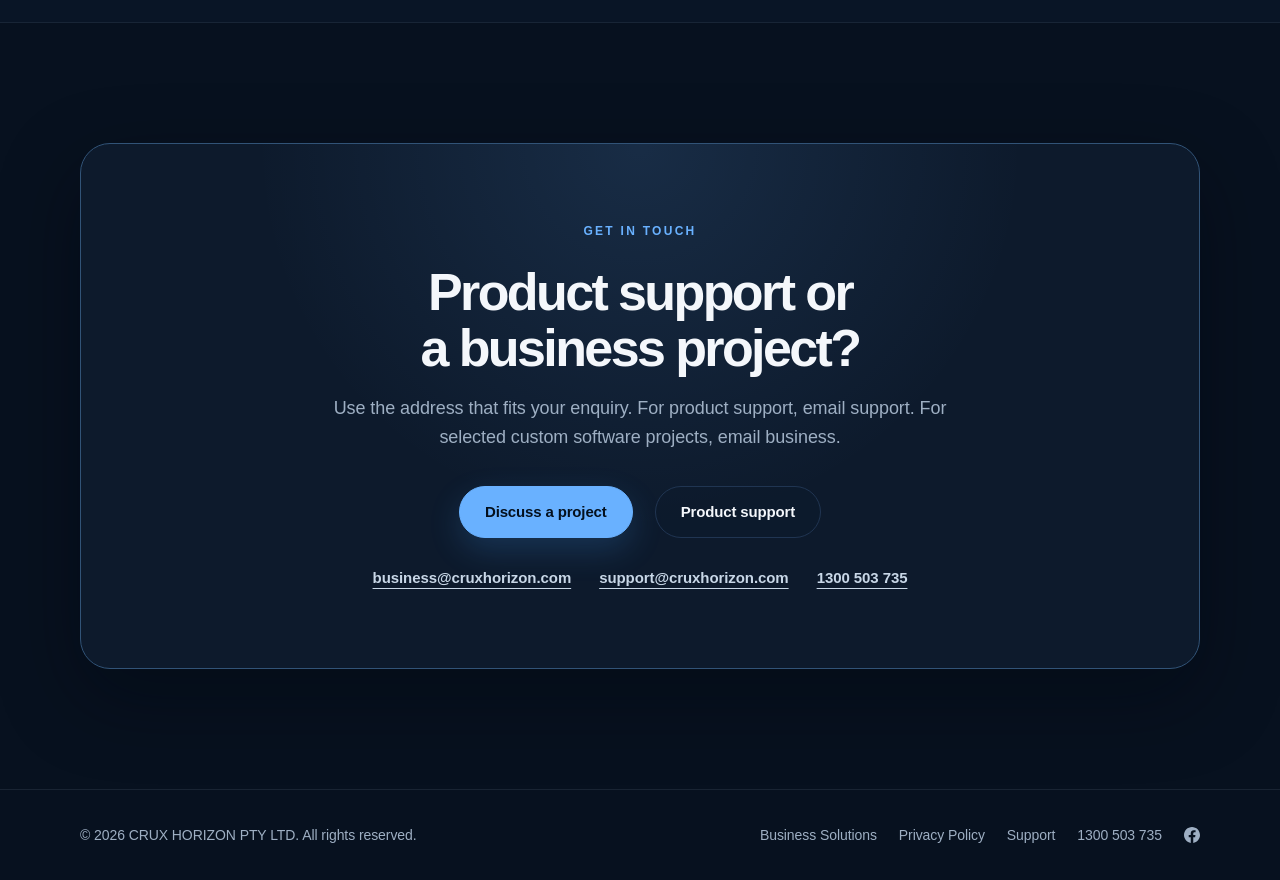
==== commit 6c19634a: "Add website services and social presence Co-authored-by: Cursor <cursoragent@cursor.com>" ====
--- a/index.html
+++ b/index.html
@@ -142,7 +142,7 @@
             <p class="eyebrow">Business Solutions</p>
             <h2 id="business-title">Selected custom software for how your business works.</h2>
             <p>
-              Alongside its own products, Crux Horizon takes on selected custom software projects for businesses.
+              Alongside its own products, Crux Horizon builds websites and selected custom software solutions for businesses.
               When important work lives in spreadsheets, paper processes, duplicated data entry, or software that does not quite fit, a focused tool built around the real workflow may be simpler.
             </p>
             <p>
@@ -179,7 +179,7 @@
           <h2 id="company-title">Independent Australian software studio.</h2>
         </div>
         <p class="about-copy">
-          Crux Horizon is an independent Australian software studio. We develop focused digital products and take on selected custom software projects for businesses.
+          Crux Horizon is an independent Australian software studio. Alongside our own products, we take on selected website and custom software projects where there is a clear problem to solve.
         </p>
       </div>
     </section>
@@ -215,6 +215,9 @@
         <a href="privacy.html">Privacy Policy</a>
         <a href="mailto:support@cruxhorizon.com">Support</a>
         <a href="tel:1300503735">1300 503 735</a>
+        <a class="footer-facebook" href="https://www.facebook.com/CruxHorizon/" target="_blank" rel="noopener noreferrer" aria-label="Crux Horizon on Facebook">
+          <svg xmlns="http://www.w3.org/2000/svg" viewBox="0 0 24 24" aria-hidden="true" focusable="false"><path fill="currentColor" d="M24 12.073c0-6.627-5.373-12-12-12s-12 5.373-12 12c0 5.99 4.388 10.954 10.125 11.854v-8.385H7.078v-3.47h3.047V9.43c0-3.007 1.792-4.669 4.533-4.669 1.312 0 2.686.235 2.686.235v2.953H15.83c-1.491 0-1.956.925-1.956 1.874v2.25h3.328l-.532 3.47h-2.796v8.385C19.612 23.027 24 18.062 24 12.073z"/></svg>
+        </a>
       </nav>
     </div>
   </footer>
--- a/assets/css/site.css
+++ b/assets/css/site.css
@@ -64,6 +64,22 @@
       outline-offset: 4px;
     }
 
+    .footer-facebook {
+      display: inline-flex;
+      flex: 0 0 auto;
+      align-items: center;
+      justify-content: center;
+      width: 16px;
+      height: 16px;
+      color: inherit;
+    }
+
+    .footer-facebook svg {
+      display: block;
+      width: 16px;
+      height: 16px;
+    }
+
     .skip-link {
       position: fixed;
       top: 12px;
@@ -750,6 +766,7 @@
     .home-page .footer-links {
       display: flex;
       flex-wrap: wrap;
+      align-items: center;
       justify-content: center;
       gap: 22px;
     }
@@ -1435,6 +1452,7 @@
     .vialvault-page .product-footer nav {
       display: flex;
       align-items: center;
+      flex-wrap: wrap;
       gap: 22px;
     }
 
@@ -1444,9 +1462,11 @@
 
     .vialvault-page .product-footer p {
       margin: 0;
+      flex-shrink: 0;
     }
 
     .vialvault-page .product-footer a {
+      flex-shrink: 0;
       color: var(--muted);
       text-decoration: none;
       transition: color 0.2s ease;
@@ -1877,14 +1897,6 @@
       grid-column: span 2;
     }
 
-    .business-page .business-capability-grid .capability-card:nth-child(4) {
-      grid-column: 2 / span 2;
-    }
-
-    .business-page .business-capability-grid .capability-card:nth-child(5) {
-      grid-column: 4 / span 2;
-    }
-
     .business-page .approach-section {
       border-top: var(--border-width) solid rgba(158, 175, 195, 0.1);
       border-bottom: var(--border-width) solid rgba(158, 175, 195, 0.1);
@@ -1962,14 +1974,8 @@
         grid-template-columns: 1fr;
       }
 
-      .business-page .business-capability-grid .capability-card,
-      .business-page .business-capability-grid .capability-card:nth-child(4),
-      .business-page .business-capability-grid .capability-card:nth-child(5) {
+      .business-page .business-capability-grid .capability-card {
         grid-column: auto;
-      }
-
-      .business-page .business-capability-grid .capability-card:last-child {
-        grid-column: 1 / -1;
       }
     }
 
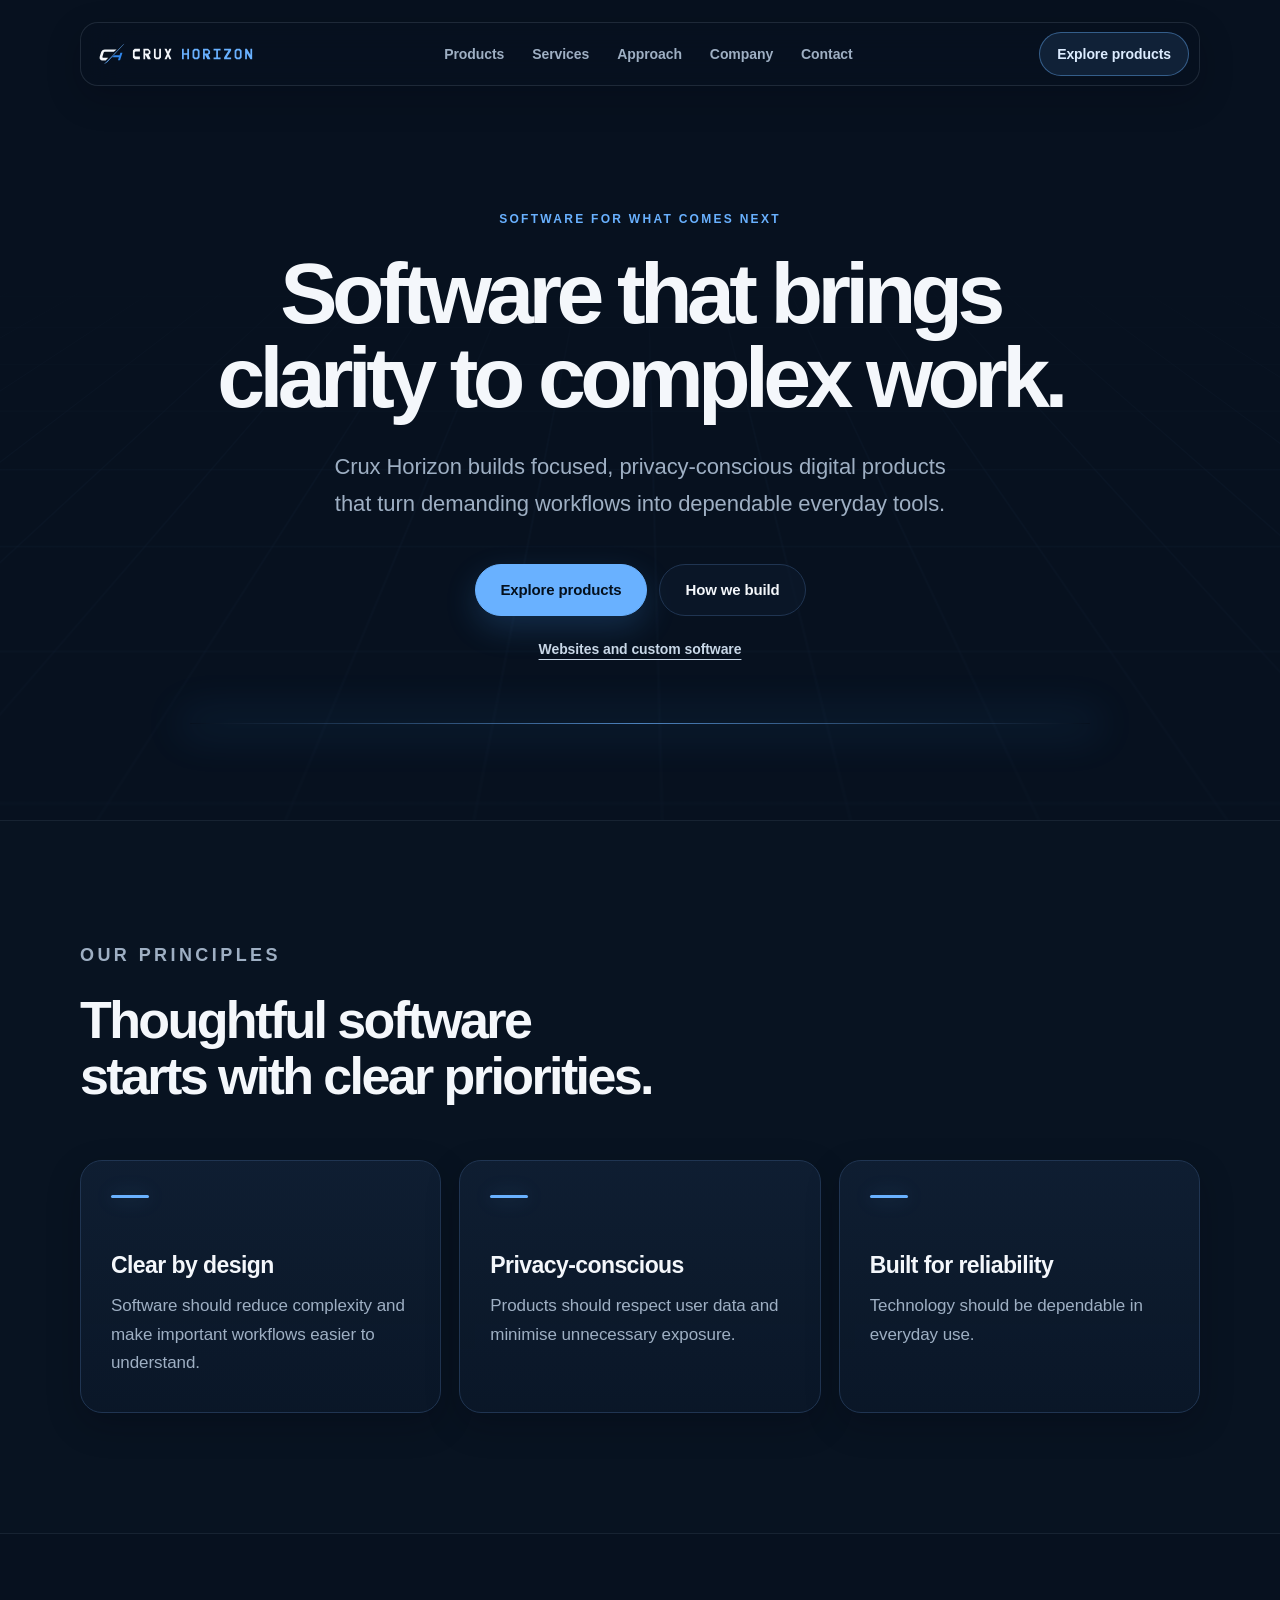
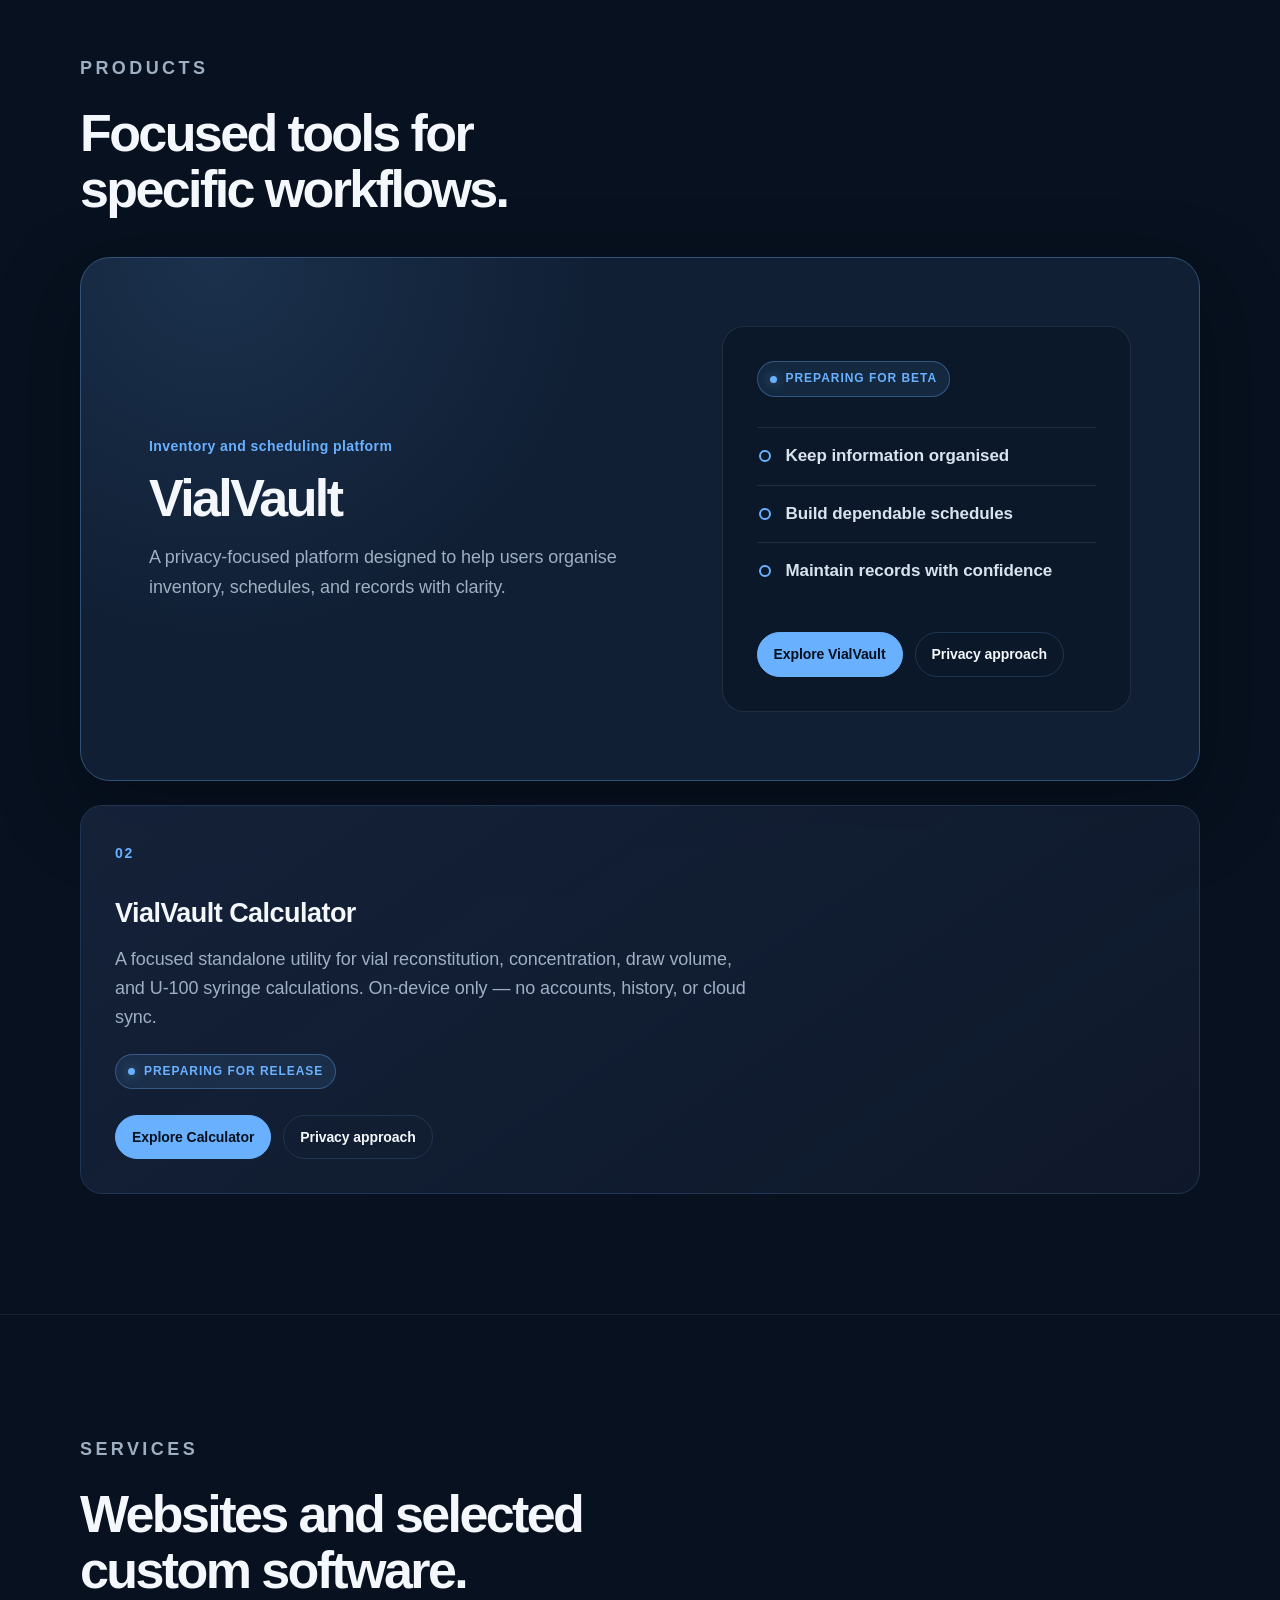
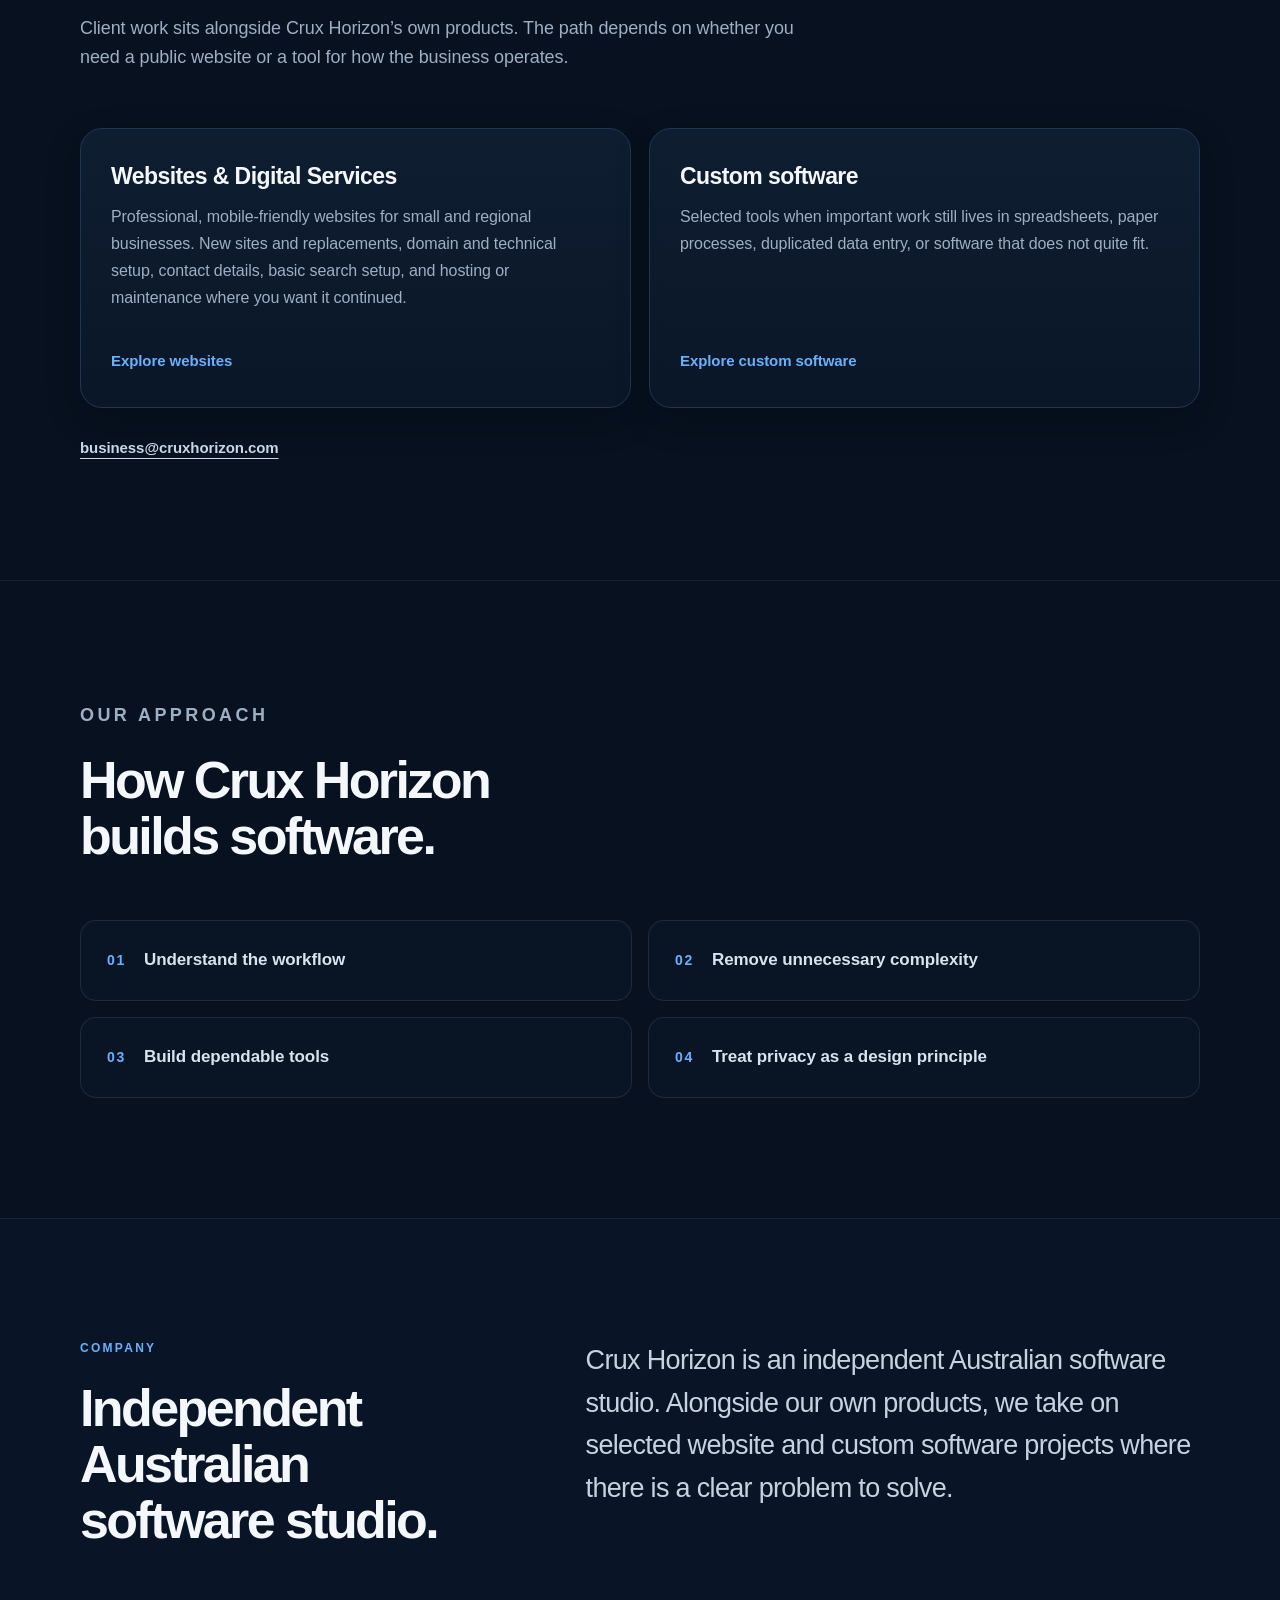
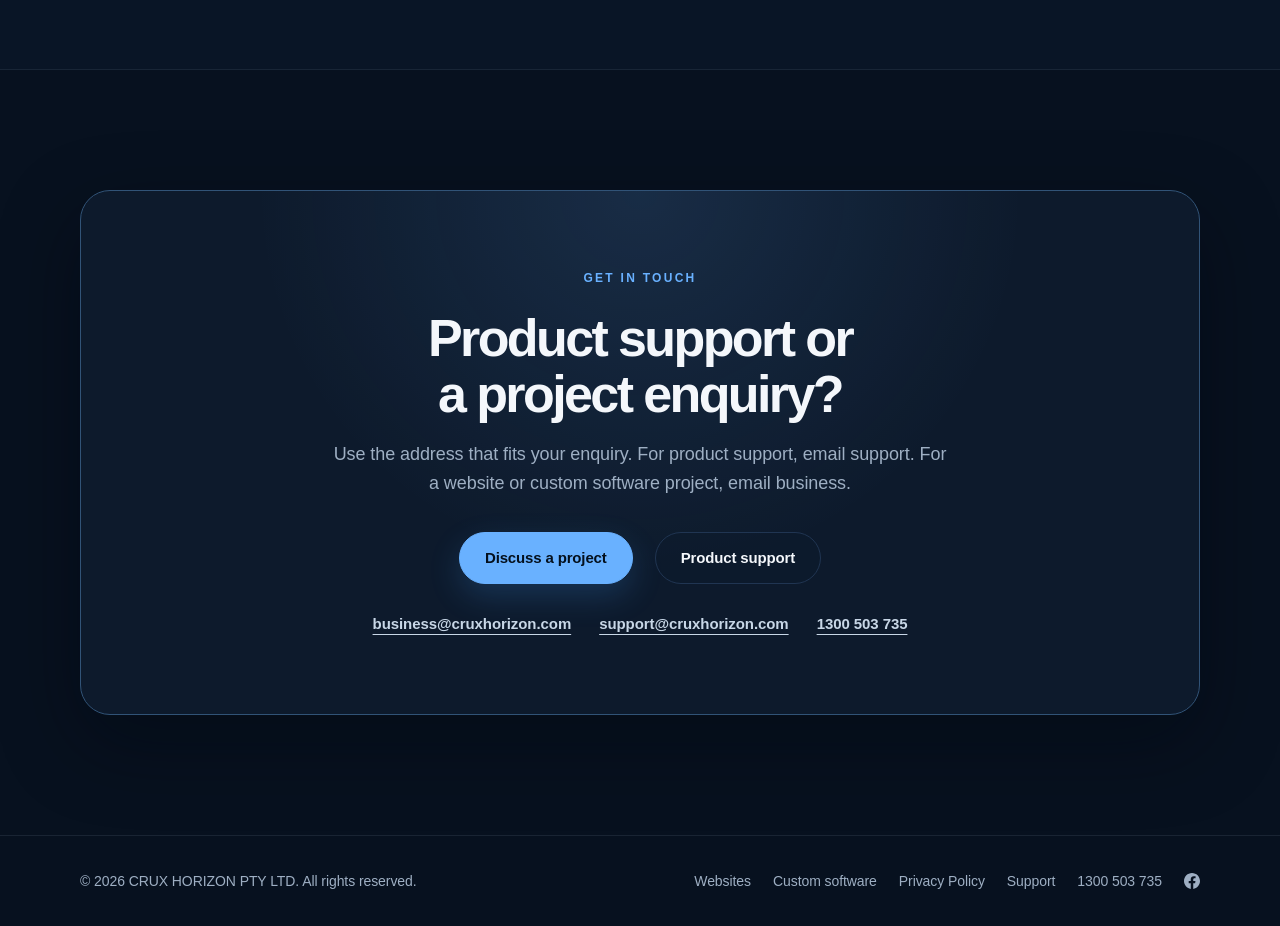
==== commit a43d150f: "Add a Websites & Digital Services page for small-business website work. Keep the product-led homepag" ====
--- a/index.html
+++ b/index.html
@@ -3,7 +3,7 @@
 <head>
   <meta charset="UTF-8">
   <meta name="viewport" content="width=device-width, initial-scale=1.0">
-  <meta name="description" content="Crux Horizon builds focused, privacy-conscious digital products designed to simplify complex workflows.">
+  <meta name="description" content="Crux Horizon builds focused, privacy-conscious software products and professional websites for small and regional Australian businesses.">
   <link rel="canonical" href="https://cruxhorizon.com/">
   <link rel="icon" href="/assets/images/brand/favicon.svg" type="image/svg+xml">
   <!-- Enable when the real file exists:
@@ -11,7 +11,7 @@
   -->
 
   <meta property="og:title" content="Crux Horizon — Software that brings clarity to complex work">
-  <meta property="og:description" content="Crux Horizon builds focused, privacy-conscious digital products designed to simplify complex workflows.">
+  <meta property="og:description" content="Crux Horizon builds focused, privacy-conscious software products and professional websites for small and regional Australian businesses.">
   <meta property="og:type" content="website">
   <meta property="og:url" content="https://cruxhorizon.com/">
   <!-- Enable when the real social preview exists:
@@ -21,7 +21,7 @@
 
   <meta name="twitter:card" content="summary">
   <meta name="twitter:title" content="Crux Horizon — Software that brings clarity to complex work">
-  <meta name="twitter:description" content="Crux Horizon builds focused, privacy-conscious digital products designed to simplify complex workflows.">
+  <meta name="twitter:description" content="Crux Horizon builds focused, privacy-conscious software products and professional websites for small and regional Australian businesses.">
   <!-- Enable with social-preview.png and change twitter:card to summary_large_image:
   <meta name="twitter:image" content="https://cruxhorizon.com/assets/images/brand/social-preview.png">
   -->
@@ -39,7 +39,7 @@
       </a>
       <ul class="nav-links">
         <li><a href="#product">Products</a></li>
-        <li><a href="/business/">Business Solutions</a></li>
+        <li><a href="#business">Services</a></li>
         <li><a href="#approach">Approach</a></li>
         <li><a href="#company">Company</a></li>
         <li><a href="#contact">Contact</a></li>
@@ -61,7 +61,7 @@
           <a class="button button-secondary" href="#approach">How we build</a>
         </div>
         <p class="hero-secondary-link">
-          <a href="/business/">Software for your business</a>
+          <a href="#business">Websites and custom software</a>
         </p>
       </div>
     </section>
@@ -137,23 +137,32 @@
 
     <section class="business-solutions" id="business" aria-labelledby="business-title">
       <div class="container">
-        <div class="business-solutions-panel">
-          <div class="business-solutions-copy">
-            <p class="eyebrow">Business Solutions</p>
-            <h2 id="business-title">Selected custom software for how your business works.</h2>
+        <div class="section-heading">
+          <p class="eyebrow">Services</p>
+          <h2 id="business-title">Websites and selected custom software.</h2>
+          <p>
+            Client work sits alongside Crux Horizon’s own products. The path depends on whether you need a public website or a tool for how the business operates.
+          </p>
+        </div>
+        <div class="service-paths">
+          <article class="service-path">
+            <h3>Websites &amp; Digital Services</h3>
             <p>
-              Alongside its own products, Crux Horizon builds websites and selected custom software solutions for businesses.
-              When important work lives in spreadsheets, paper processes, duplicated data entry, or software that does not quite fit, a focused tool built around the real workflow may be simpler.
-            </p>
+              Professional, mobile-friendly websites for small and regional businesses. New sites and replacements, domain and technical setup, contact details, basic search setup, and hosting or maintenance where you want it continued.
+            </p>
+            <a href="/websites/">Explore websites</a>
+          </article>
+          <article class="service-path">
+            <h3>Custom software</h3>
             <p>
-              The starting point is understanding how the work is done today — not assuming every problem needs new software.
-            </p>
-          </div>
-          <div class="business-solutions-actions">
-            <a class="button" href="/business/">Explore Business Solutions</a>
-            <a class="email-link" href="mailto:business@cruxhorizon.com?subject=Business%20project%20enquiry">business@cruxhorizon.com</a>
-          </div>
-        </div>
+              Selected tools when important work still lives in spreadsheets, paper processes, duplicated data entry, or software that does not quite fit.
+            </p>
+            <a href="/business/">Explore custom software</a>
+          </article>
+        </div>
+        <p class="service-paths-contact">
+          <a class="email-link" href="mailto:business@cruxhorizon.com?subject=Business%20project%20enquiry">business@cruxhorizon.com</a>
+        </p>
       </div>
     </section>
 
@@ -188,10 +197,10 @@
       <div class="container">
         <div class="contact-panel">
           <p class="eyebrow">Get in touch</p>
-          <h2>Product support or a business project?</h2>
+          <h2>Product support or a project enquiry?</h2>
           <p class="contact-copy">
             Use the address that fits your enquiry. For product support, email support.
-            For selected custom software projects, email business.
+            For a website or custom software project, email business.
           </p>
           <div class="contact-links">
             <a class="button" href="mailto:business@cruxhorizon.com?subject=Business%20project%20enquiry">Discuss a project</a>
@@ -211,7 +220,8 @@
     <div class="footer-inner container">
       <p>&copy; 2026 CRUX HORIZON PTY LTD. All rights reserved.</p>
       <nav class="footer-links" aria-label="Footer navigation">
-        <a href="/business/">Business Solutions</a>
+        <a href="/websites/">Websites</a>
+        <a href="/business/">Custom software</a>
         <a href="privacy.html">Privacy Policy</a>
         <a href="mailto:support@cruxhorizon.com">Support</a>
         <a href="tel:1300503735">1300 503 735</a>
--- a/assets/css/site.css
+++ b/assets/css/site.css
@@ -1766,44 +1766,55 @@
       border-bottom: var(--border-width) solid rgba(158, 175, 195, 0.1);
     }
 
-    .home-page .business-solutions-panel {
+    .home-page .service-paths {
       display: grid;
-      grid-template-columns: 1.35fr 0.65fr;
-      align-items: center;
-      gap: 48px;
-      padding: 68px;
-      border: var(--border-width) solid var(--border-strong);
-      border-radius: 30px;
-      background:
-        radial-gradient(circle at 12% 0%, rgba(105, 177, 255, 0.12), transparent 24rem),
-        var(--surface-raised);
-      box-shadow: var(--shadow-large);
-    }
-
-    .home-page .business-solutions-copy h2 {
-      margin-bottom: 18px;
-    }
-
-    .home-page .business-solutions-copy p {
-      max-width: 640px;
-      color: var(--muted);
-      font-size: 18px;
-      line-height: 1.7;
-    }
-
-    .home-page .business-solutions-copy p:last-child {
-      margin-bottom: 0;
-    }
-
-    .home-page .business-solutions-actions {
+      grid-template-columns: repeat(2, minmax(0, 1fr));
+      gap: 18px;
+    }
+
+    .home-page .service-path {
       display: flex;
       flex-direction: column;
       align-items: flex-start;
-      gap: 18px;
-    }
-
-    .home-page .business-solutions-actions .button {
-      margin-top: 0;
+      min-height: 280px;
+      padding: 34px 30px;
+      border: var(--border-width) solid var(--border);
+      border-radius: var(--card-radius);
+      background: linear-gradient(180deg, rgba(16, 31, 52, 0.86), rgba(11, 24, 41, 0.82));
+      box-shadow: var(--shadow-small);
+    }
+
+    .home-page .service-path h3 {
+      margin-bottom: 12px;
+      font-size: 23px;
+      line-height: 1.2;
+      letter-spacing: -0.025em;
+    }
+
+    .home-page .service-path p {
+      margin-bottom: 28px;
+      color: var(--muted);
+      font-size: 16px;
+      line-height: 1.7;
+    }
+
+    .home-page .service-path a {
+      margin-top: auto;
+      color: var(--accent);
+      font-size: 15px;
+      font-weight: 700;
+      text-decoration: none;
+      text-underline-offset: 5px;
+    }
+
+    .home-page .service-path a:hover,
+    .home-page .service-path a:focus-visible {
+      text-decoration: underline;
+    }
+
+    .home-page .service-paths-contact {
+      margin: 28px 0 0;
+      font-size: 15px;
     }
 
     .home-page .contact-details {
@@ -1815,12 +1826,15 @@
       margin-top: 28px;
     }
 
+    @media (max-width: 840px) {
+      .home-page .nav-cta {
+        display: none;
+      }
+    }
+
     @media (max-width: 820px) {
-      .home-page .business-solutions-panel {
+      .home-page .service-paths {
         grid-template-columns: 1fr;
-        gap: 36px;
-        padding: 42px 34px;
-        border-radius: 24px;
       }
     }
 
@@ -1835,17 +1849,9 @@
     }
 
     @media (max-width: 430px) {
-      .home-page .business-solutions-panel {
-        padding: 32px 22px;
-      }
-
-      .home-page .business-solutions-actions {
-        align-items: stretch;
-        width: 100%;
-      }
-
-      .home-page .business-solutions-actions .button {
-        width: 100%;
+      .home-page .service-path {
+        min-height: 0;
+        padding: 28px 22px;
       }
 
       .home-page .contact-details {
@@ -1963,6 +1969,21 @@
       line-height: 1.6;
     }
 
+    .business-page .business-crosslink {
+      max-width: 680px;
+      margin: 22px auto 0;
+      color: var(--muted);
+      font-size: 16px;
+      line-height: 1.7;
+    }
+
+    .business-page .business-crosslink a {
+      color: var(--accent);
+      font-weight: 700;
+      white-space: nowrap;
+      text-underline-offset: 5px;
+    }
+
     .business-page .product-footer-inner,
     .business-page .product-footer nav {
       flex-wrap: wrap;
@@ -1997,3 +2018,142 @@
         line-height: 0.98;
       }
     }
+
+    /* Websites & Digital Services — scoped so shared product rules stay unchanged */
+    .websites-page h1 {
+      font-size: clamp(48px, 8vw, 92px);
+      line-height: 0.95;
+    }
+
+    .websites-page .websites-section-heading {
+      max-width: 760px;
+      margin-bottom: 48px;
+    }
+
+    .websites-page .websites-grid {
+      display: grid;
+      grid-template-columns: repeat(2, minmax(0, 1fr));
+      gap: 18px;
+    }
+
+    .websites-page .websites-card {
+      padding: 30px 28px;
+      border: var(--border-width) solid var(--border);
+      border-radius: var(--card-radius);
+      background: linear-gradient(180deg, rgba(16, 31, 52, 0.86), rgba(11, 24, 41, 0.82));
+      box-shadow: var(--shadow-small);
+    }
+
+    .websites-page .websites-card h3 {
+      margin-bottom: 12px;
+      font-size: 22px;
+      line-height: 1.2;
+      letter-spacing: -0.025em;
+    }
+
+    .websites-page .websites-card p {
+      margin-bottom: 0;
+      color: var(--muted);
+      font-size: 16px;
+      line-height: 1.7;
+    }
+
+    .websites-page .approach-section {
+      border-top: var(--border-width) solid rgba(158, 175, 195, 0.1);
+      border-bottom: var(--border-width) solid rgba(158, 175, 195, 0.1);
+      background: rgba(13, 26, 44, 0.48);
+    }
+
+    .websites-page .websites-steps {
+      display: grid;
+      grid-template-columns: repeat(2, minmax(0, 1fr));
+      gap: 16px;
+      margin: 48px 0 0;
+      padding: 0;
+      list-style: none;
+    }
+
+    .websites-page .websites-steps li {
+      display: flex;
+      align-items: flex-start;
+      gap: 18px;
+      padding: 25px 26px;
+      border: var(--border-width) solid rgba(158, 175, 195, 0.14);
+      border-radius: 16px;
+      background: rgba(13, 26, 44, 0.48);
+      color: #d9e3ee;
+    }
+
+    .websites-page .websites-steps span {
+      flex-shrink: 0;
+      color: var(--accent);
+      font-size: 14px;
+      font-weight: 700;
+      letter-spacing: 0.12em;
+    }
+
+    .websites-page .websites-steps strong {
+      display: block;
+      margin-bottom: 8px;
+      font-size: 18px;
+      font-weight: 700;
+      letter-spacing: -0.02em;
+    }
+
+    .websites-page .websites-steps p {
+      margin: 0;
+      color: var(--muted);
+      font-size: 16px;
+      font-weight: 500;
+      line-height: 1.65;
+    }
+
+    .websites-page .websites-enquire-copy {
+      max-width: 640px;
+      margin: 0 auto 34px;
+      color: var(--muted);
+      font-size: 18px;
+      line-height: 1.7;
+    }
+
+    .websites-page .websites-enquire-note {
+      max-width: 520px;
+      margin: 22px auto 0;
+      color: var(--muted);
+      font-size: 14px;
+      line-height: 1.6;
+    }
+
+    .websites-page .product-footer-inner,
+    .websites-page .product-footer nav {
+      flex-wrap: wrap;
+    }
+
+    .websites-page .product-button {
+      max-width: 100%;
+      white-space: normal;
+      overflow-wrap: anywhere;
+      text-align: center;
+    }
+
+    @media (max-width: 820px) {
+      .websites-page .websites-grid,
+      .websites-page .websites-steps {
+        grid-template-columns: 1fr;
+      }
+    }
+
+    @media (max-width: 520px) {
+      .websites-page h1 {
+        font-size: clamp(42px, 12vw, 64px);
+        line-height: 0.98;
+      }
+
+      .websites-page .websites-card {
+        padding: 24px 20px;
+      }
+
+      .websites-page .websites-steps li {
+        padding: 22px 20px;
+      }
+    }
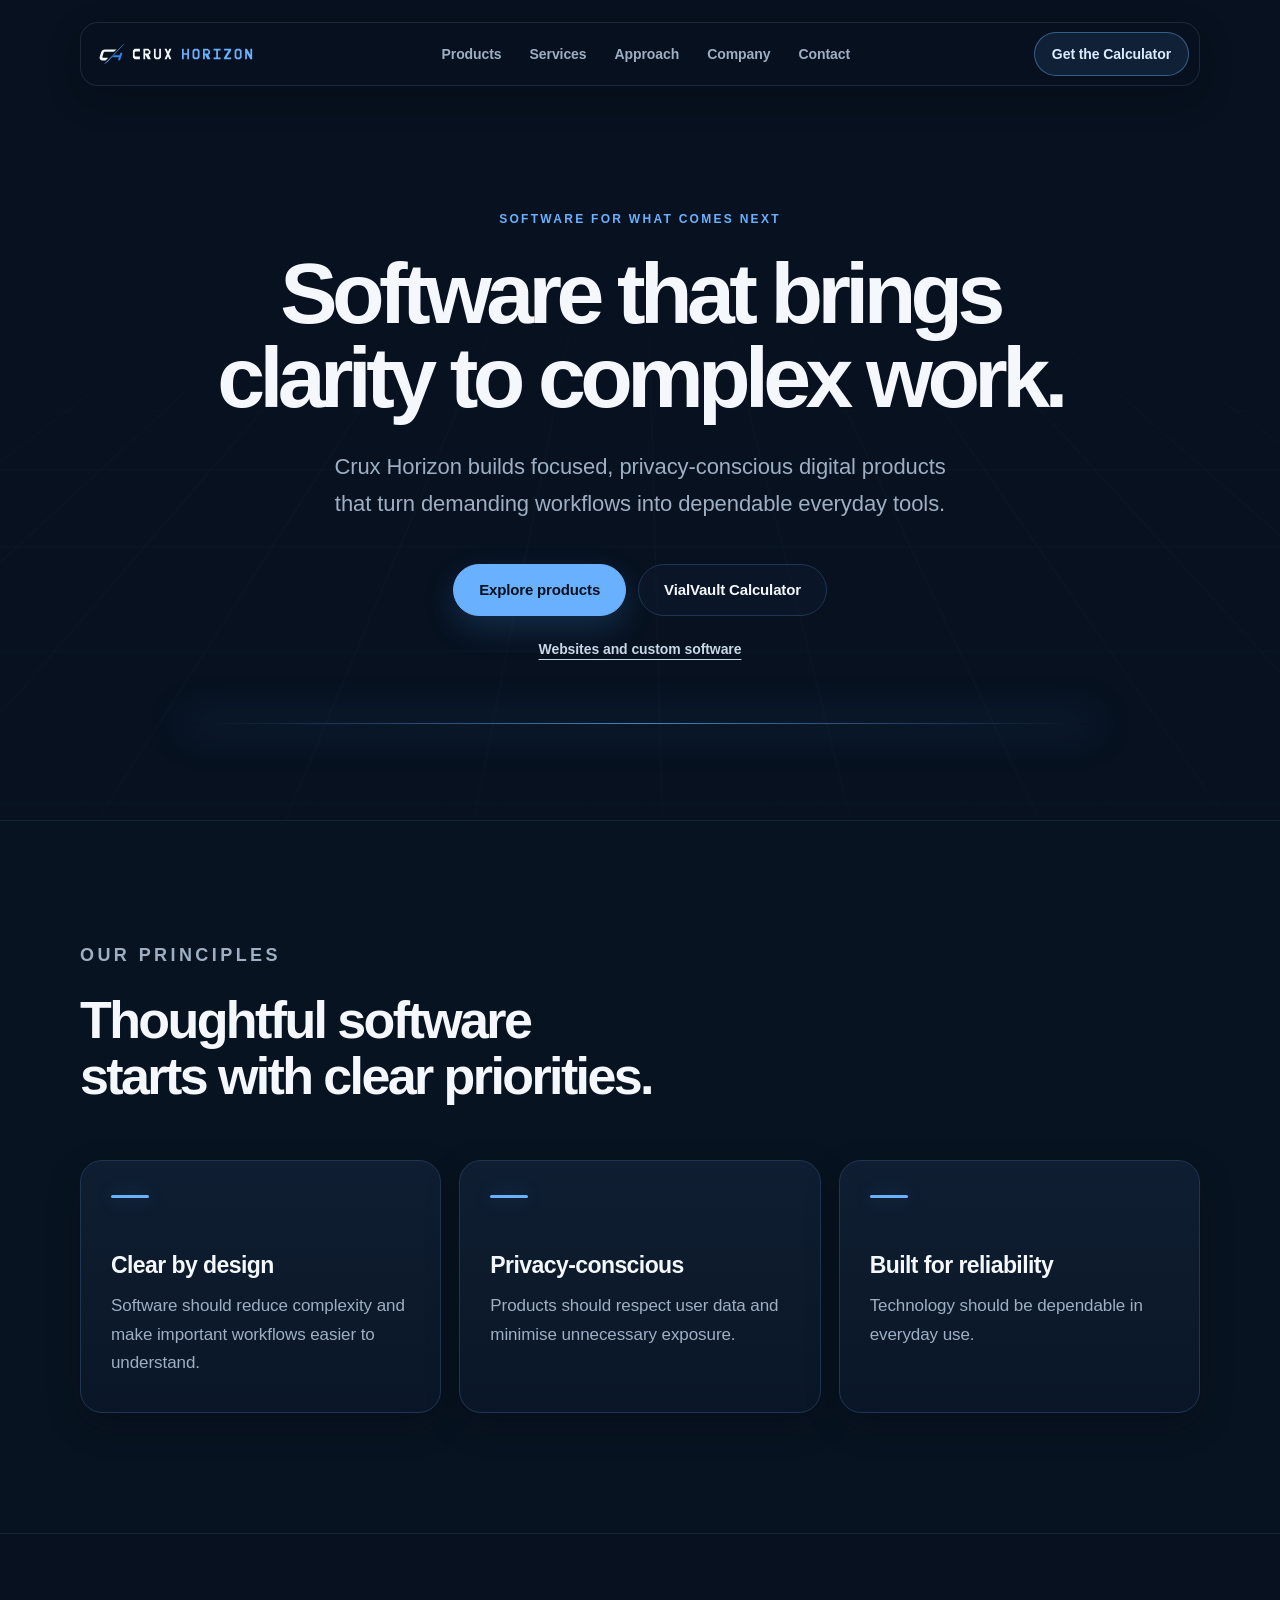
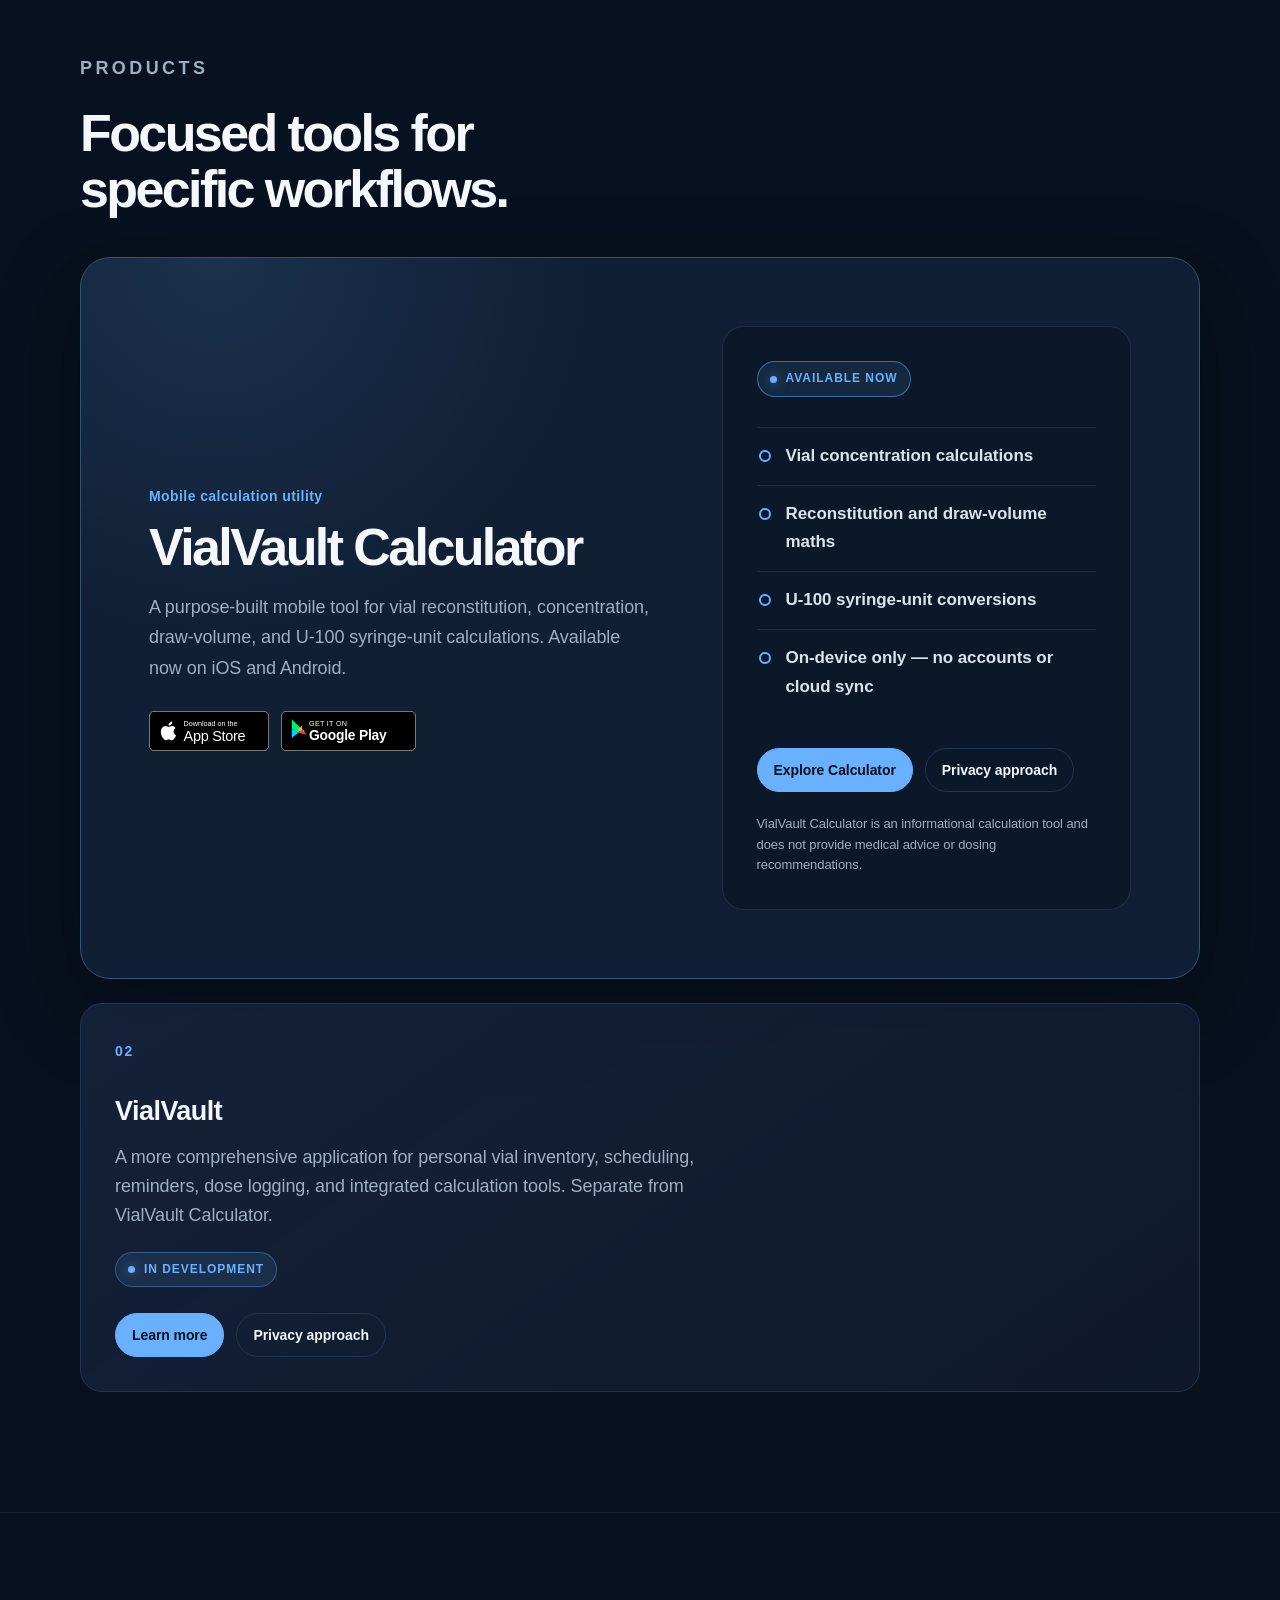
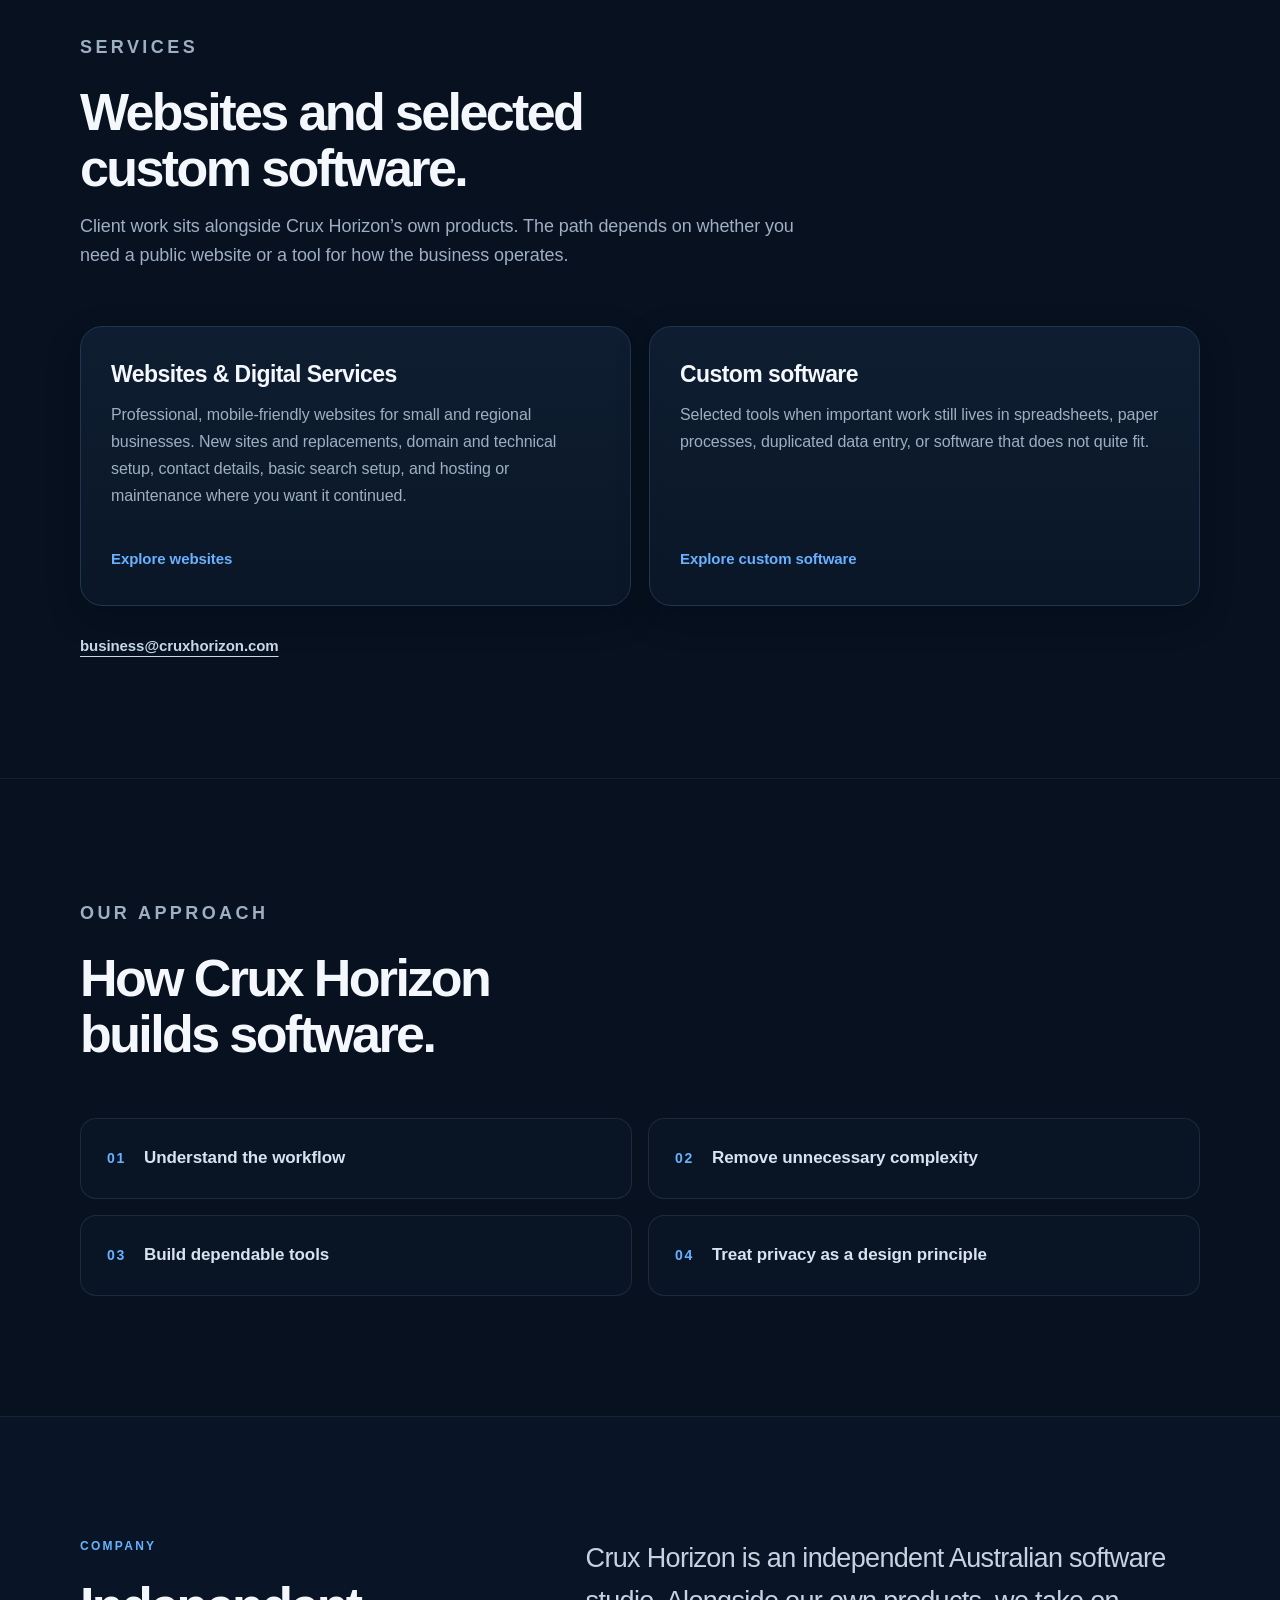
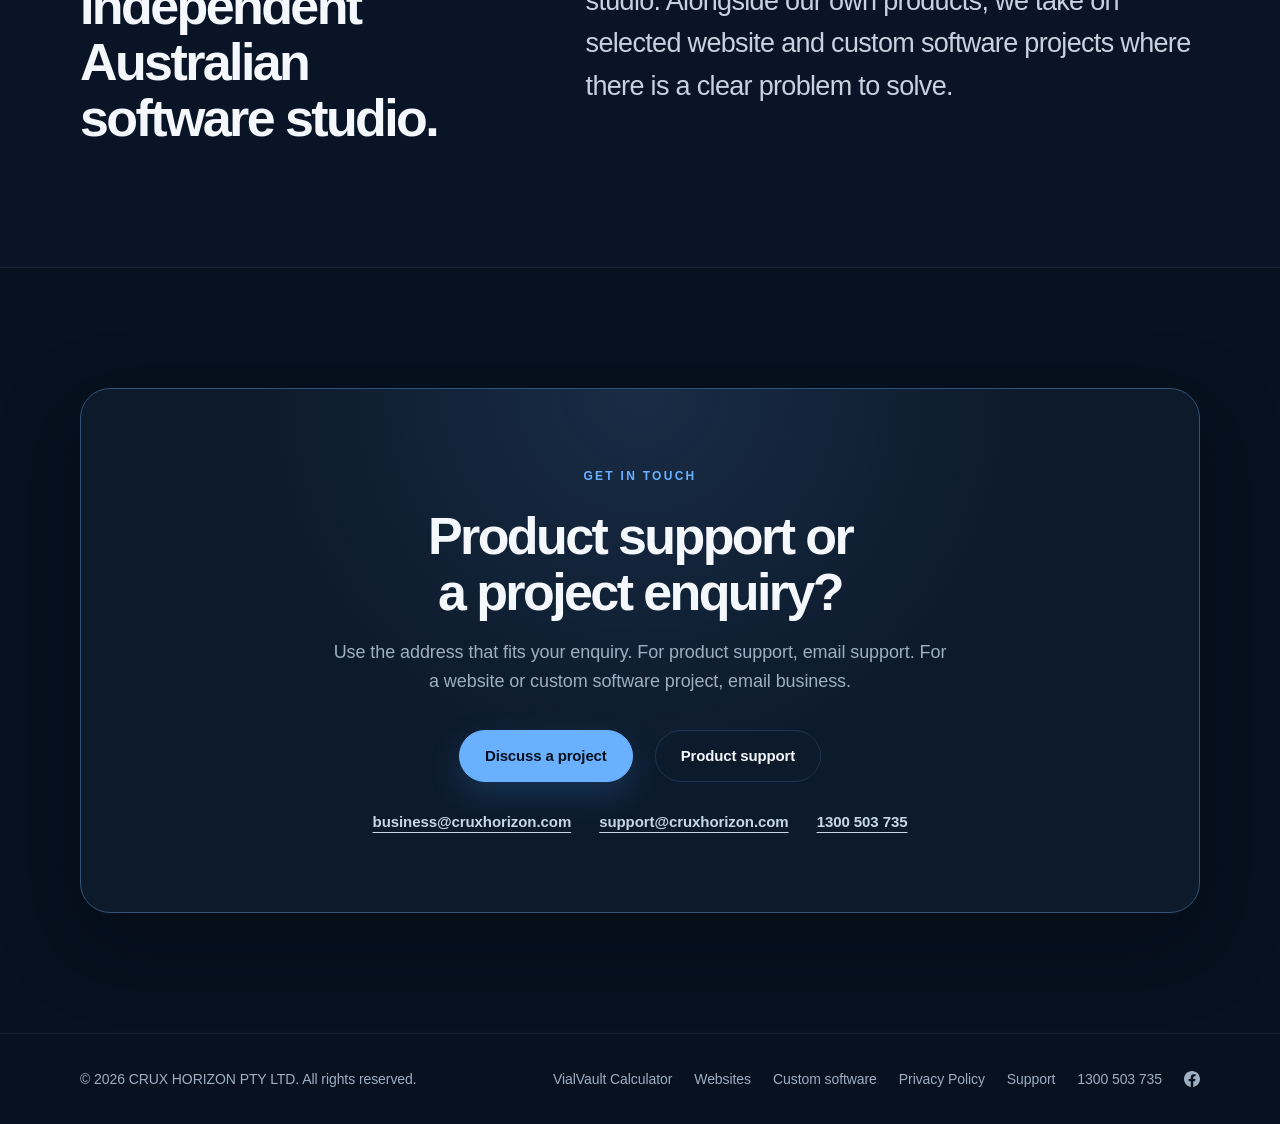
==== commit e7e13854: "Launch VialVault Calculator website showcase Co-authored-by: Cursor <cursoragent@cursor.com>" ====
--- a/index.html
+++ b/index.html
@@ -3,7 +3,7 @@
 <head>
   <meta charset="UTF-8">
   <meta name="viewport" content="width=device-width, initial-scale=1.0">
-  <meta name="description" content="Crux Horizon builds focused, privacy-conscious software products and professional websites for small and regional Australian businesses.">
+  <meta name="description" content="Crux Horizon builds focused, privacy-conscious software products — including VialVault Calculator for iOS and Android — and professional websites for small and regional Australian businesses.">
   <link rel="canonical" href="https://cruxhorizon.com/">
   <link rel="icon" href="/assets/images/brand/favicon.svg" type="image/svg+xml">
   <!-- Enable when the real file exists:
@@ -11,7 +11,7 @@
   -->
 
   <meta property="og:title" content="Crux Horizon — Software that brings clarity to complex work">
-  <meta property="og:description" content="Crux Horizon builds focused, privacy-conscious software products and professional websites for small and regional Australian businesses.">
+  <meta property="og:description" content="Crux Horizon builds focused, privacy-conscious software products — including VialVault Calculator for iOS and Android — and professional websites for small and regional Australian businesses.">
   <meta property="og:type" content="website">
   <meta property="og:url" content="https://cruxhorizon.com/">
   <!-- Enable when the real social preview exists:
@@ -21,7 +21,7 @@
 
   <meta name="twitter:card" content="summary">
   <meta name="twitter:title" content="Crux Horizon — Software that brings clarity to complex work">
-  <meta name="twitter:description" content="Crux Horizon builds focused, privacy-conscious software products and professional websites for small and regional Australian businesses.">
+  <meta name="twitter:description" content="Crux Horizon builds focused, privacy-conscious software products — including VialVault Calculator for iOS and Android — and professional websites for small and regional Australian businesses.">
   <!-- Enable with social-preview.png and change twitter:card to summary_large_image:
   <meta name="twitter:image" content="https://cruxhorizon.com/assets/images/brand/social-preview.png">
   -->
@@ -44,7 +44,7 @@
         <li><a href="#company">Company</a></li>
         <li><a href="#contact">Contact</a></li>
       </ul>
-      <a class="nav-cta" href="#product">Explore products</a>
+      <a class="nav-cta" href="#product">Get the Calculator</a>
     </nav>
   </header>
 
@@ -58,7 +58,7 @@
         </p>
         <div class="hero-actions">
           <a class="button" href="#product">Explore products</a>
-          <a class="button button-secondary" href="#approach">How we build</a>
+          <a class="button button-secondary" href="products/vialvault-calculator/">VialVault Calculator</a>
         </div>
         <p class="hero-secondary-link">
           <a href="#business">Websites and custom software</a>
@@ -98,37 +98,49 @@
 
         <div class="featured-product-layout">
           <div>
-            <p class="product-category">Inventory and scheduling platform</p>
-            <h3 class="featured-product-name">VialVault</h3>
+            <p class="product-category">Mobile calculation utility</p>
+            <h3 class="featured-product-name">VialVault Calculator</h3>
             <p class="featured-product-copy">
-              A privacy-focused platform designed to help users organise inventory, schedules, and records with clarity.
-            </p>
+              A purpose-built mobile tool for vial reconstitution, concentration, draw-volume, and U-100 syringe-unit calculations. Available now on iOS and Android.
+            </p>
+            <div class="store-badges" aria-label="Download VialVault Calculator">
+              <a class="store-badge" href="https://apps.apple.com/au/app/id6803508388" target="_blank" rel="noopener noreferrer">
+                <img src="assets/images/brand/badges/app-store-badge.svg" width="120" height="40" alt="Download on the App Store">
+              </a>
+              <a class="store-badge" href="https://play.google.com/store/apps/details?id=com.cruxhorizon.vialvaultcalculator" target="_blank" rel="noopener noreferrer">
+                <img src="assets/images/brand/badges/google-play-badge.svg" width="135" height="40" alt="Get it on Google Play">
+              </a>
+            </div>
           </div>
           <div class="featured-product-details">
-            <p class="product-status">Preparing for beta</p>
+            <p class="product-status product-status--live">Available now</p>
             <ul class="benefit-list">
-              <li>Keep information organised</li>
-              <li>Build dependable schedules</li>
-              <li>Maintain records with confidence</li>
+              <li>Vial concentration calculations</li>
+              <li>Reconstitution and draw-volume maths</li>
+              <li>U-100 syringe-unit conversions</li>
+              <li>On-device only — no accounts or cloud sync</li>
             </ul>
             <div class="product-links">
-              <a href="products/vialvault/index.html">Explore VialVault</a>
+              <a href="products/vialvault-calculator/">Explore Calculator</a>
+              <a href="products/vialvault-calculator/privacy.html">Privacy approach</a>
+            </div>
+            <p class="featured-product-disclaimer">
+              VialVault Calculator is an informational calculation tool and does not provide medical advice or dosing recommendations.
+            </p>
+          </div>
+        </div>
+
+        <div class="product-grid product-grid--secondary">
+          <article class="product-card product-card--static" id="vialvault">
+            <span class="product-number">02</span>
+            <h3>VialVault</h3>
+            <p>
+              A more comprehensive application for personal vial inventory, scheduling, reminders, dose logging, and integrated calculation tools. Separate from VialVault Calculator.
+            </p>
+            <span class="product-card-status">In development</span>
+            <div class="product-links">
+              <a href="products/vialvault/">Learn more</a>
               <a href="products/vialvault/privacy.html">Privacy approach</a>
-            </div>
-          </div>
-        </div>
-
-        <div class="product-grid product-grid--secondary">
-          <article class="product-card product-card--static">
-            <span class="product-number">02</span>
-            <h3>VialVault Calculator</h3>
-            <p>
-              A focused standalone utility for vial reconstitution, concentration, draw volume, and U-100 syringe calculations. On-device only — no accounts, history, or cloud sync.
-            </p>
-            <span class="product-card-status">Preparing for release</span>
-            <div class="product-links">
-              <a href="products/vialvault-calculator/index.html">Explore Calculator</a>
-              <a href="products/vialvault-calculator/privacy.html">Privacy approach</a>
             </div>
           </article>
         </div>
@@ -220,6 +232,7 @@
     <div class="footer-inner container">
       <p>&copy; 2026 CRUX HORIZON PTY LTD. All rights reserved.</p>
       <nav class="footer-links" aria-label="Footer navigation">
+        <a href="/products/vialvault-calculator/">VialVault Calculator</a>
         <a href="/websites/">Websites</a>
         <a href="/business/">Custom software</a>
         <a href="privacy.html">Privacy Policy</a>
--- a/assets/css/site.css
+++ b/assets/css/site.css
@@ -489,6 +489,14 @@
       font-size: 18px;
     }
 
+    .home-page .featured-product-disclaimer {
+      margin: 22px 0 0;
+      max-width: 420px;
+      color: var(--muted);
+      font-size: 13px;
+      line-height: 1.55;
+    }
+
     .home-page .featured-product-details {
       display: flex;
       flex-direction: column;
@@ -497,6 +505,46 @@
       border: var(--border-width) solid rgba(158, 175, 195, 0.15);
       border-radius: var(--card-radius);
       background: rgba(7, 17, 31, 0.48);
+    }
+
+    .home-page .product-status--live {
+      border-color: rgba(105, 177, 255, 0.5);
+    }
+
+    .store-badges {
+      display: flex;
+      flex-wrap: wrap;
+      align-items: center;
+      gap: 12px;
+      margin-top: 28px;
+    }
+
+    .store-badge {
+      display: inline-flex;
+      line-height: 0;
+      border-radius: 8px;
+      transition: opacity 0.2s ease, transform 0.2s ease;
+    }
+
+    .store-badge:hover,
+    .store-badge:focus-visible {
+      opacity: 0.92;
+      transform: translateY(-1px);
+    }
+
+    .store-badge img {
+      display: block;
+      width: auto;
+      height: 40px;
+    }
+
+    .store-badges--hero {
+      justify-content: center;
+      margin-top: 32px;
+    }
+
+    .store-badges--panel {
+      margin-top: 0;
     }
 
     .home-page .benefit-list {
@@ -920,6 +968,14 @@
 
       .home-page .product-links a {
         justify-content: center;
+      }
+
+      .home-page .store-badges {
+        justify-content: center;
+      }
+
+      .home-page .featured-product-disclaimer {
+        text-align: left;
       }
 
       .home-page .approach-list li {
@@ -1629,6 +1685,139 @@
       grid-column: span 2;
     }
 
+    .vialvault-calculator-page .product-app-icon {
+      display: flex;
+      justify-content: center;
+      margin: 0 0 28px;
+    }
+
+    .vialvault-calculator-page .product-app-icon picture,
+    .vialvault-calculator-page .product-app-icon img {
+      display: block;
+    }
+
+    .vialvault-calculator-page .product-app-icon img {
+      width: 112px;
+      height: 112px;
+      border-radius: 24px;
+      box-shadow:
+        0 0 0 1px rgba(255, 255, 255, 0.06),
+        0 18px 48px rgba(0, 5, 14, 0.45);
+    }
+
+    .vialvault-calculator-page .product-screenshots {
+      border-bottom: var(--border-width) solid rgba(158, 175, 195, 0.1);
+    }
+
+    .vialvault-calculator-page .product-screenshots-heading {
+      margin: 0 auto 48px;
+      text-align: center;
+    }
+
+    .vialvault-calculator-page .product-screenshots-heading > p:last-child {
+      max-width: 640px;
+      margin-left: auto;
+      margin-right: auto;
+    }
+
+    .vialvault-calculator-page .screenshot-gallery {
+      display: grid;
+      grid-template-columns: repeat(3, minmax(0, 1fr));
+      gap: 24px;
+      margin: 0;
+      padding: 0;
+      list-style: none;
+    }
+
+    .vialvault-calculator-page .screenshot-card {
+      margin: 0;
+      height: 100%;
+    }
+
+    .vialvault-calculator-page .screenshot-card .asset-frame__media {
+      width: 100%;
+      height: auto;
+      border-radius: max(16px, calc(var(--card-radius) - 6px));
+      background: #05080f;
+    }
+
+    .vialvault-calculator-page .screenshot-card figcaption {
+      margin: 0;
+      padding: 14px 6px 4px;
+      color: var(--muted);
+      font-size: 14px;
+      line-height: 1.5;
+      text-align: center;
+    }
+
+    .vialvault-calculator-page .product-availability {
+      display: flex;
+      flex-wrap: wrap;
+      justify-content: center;
+      gap: 10px 18px;
+      margin: 28px 0 0;
+    }
+
+    .vialvault-calculator-page .product-availability span {
+      display: inline-flex;
+      align-items: center;
+      gap: 8px;
+      padding: 7px 12px;
+      border: var(--border-width) solid rgba(105, 177, 255, 0.34);
+      border-radius: var(--button-radius);
+      background: var(--accent-soft);
+      color: var(--accent);
+      font-size: 12px;
+      font-weight: 750;
+      letter-spacing: 0.06em;
+      text-transform: uppercase;
+    }
+
+    .vialvault-calculator-page .product-availability span::before {
+      content: "";
+      width: 7px;
+      height: 7px;
+      border-radius: 50%;
+      background: var(--accent);
+      box-shadow: 0 0 12px rgba(105, 177, 255, 0.6);
+    }
+
+    .vialvault-calculator-page .product-download {
+      border-top: var(--border-width) solid rgba(158, 175, 195, 0.1);
+      border-bottom: var(--border-width) solid rgba(158, 175, 195, 0.1);
+      background: rgba(13, 26, 44, 0.48);
+    }
+
+    .vialvault-calculator-page .product-download-panel {
+      display: grid;
+      grid-template-columns: 1.1fr 0.9fr;
+      align-items: center;
+      gap: 48px;
+      padding: 68px;
+      border: var(--border-width) solid var(--border-strong);
+      border-radius: 30px;
+      background:
+        radial-gradient(circle at 12% 0%, rgba(105, 177, 255, 0.12), transparent 24rem),
+        var(--surface-raised);
+      box-shadow: var(--shadow-large);
+    }
+
+    .vialvault-calculator-page .product-download-copy {
+      margin: 0;
+      max-width: 520px;
+      color: var(--muted);
+      font-size: 18px;
+      line-height: 1.7;
+    }
+
+    .vialvault-calculator-page .product-download-panel .store-badges {
+      justify-content: flex-end;
+    }
+
+    .vialvault-calculator-page .product-closing-panel .store-badges {
+      margin-bottom: 8px;
+    }
+
     .vialvault-calculator-page .product-related {
       border-bottom: var(--border-width) solid rgba(158, 175, 195, 0.1);
     }
@@ -1653,11 +1842,50 @@
       .vialvault-calculator-page .capability-card:last-child {
         grid-column: auto;
       }
+
+      .vialvault-calculator-page .screenshot-gallery {
+        grid-template-columns: 1fr;
+        max-width: 360px;
+        margin-left: auto;
+        margin-right: auto;
+        gap: 28px;
+      }
+
+      .vialvault-calculator-page .product-download-panel {
+        grid-template-columns: 1fr;
+        gap: 32px;
+        padding: 42px 34px;
+        border-radius: 24px;
+      }
+
+      .vialvault-calculator-page .product-download-panel .store-badges {
+        justify-content: flex-start;
+      }
     }
 
     @media (max-width: 520px) {
       .vialvault-calculator-page h1 {
         font-size: clamp(42px, 12vw, 64px);
+      }
+
+      .vialvault-calculator-page .product-app-icon img {
+        width: 96px;
+        height: 96px;
+        border-radius: 22px;
+      }
+
+      .vialvault-calculator-page .product-download-panel {
+        padding: 32px 22px;
+      }
+
+      .store-badges,
+      .store-badges--hero,
+      .vialvault-calculator-page .product-download-panel .store-badges {
+        justify-content: center;
+      }
+
+      .store-badge img {
+        height: 38px;
       }
     }
 
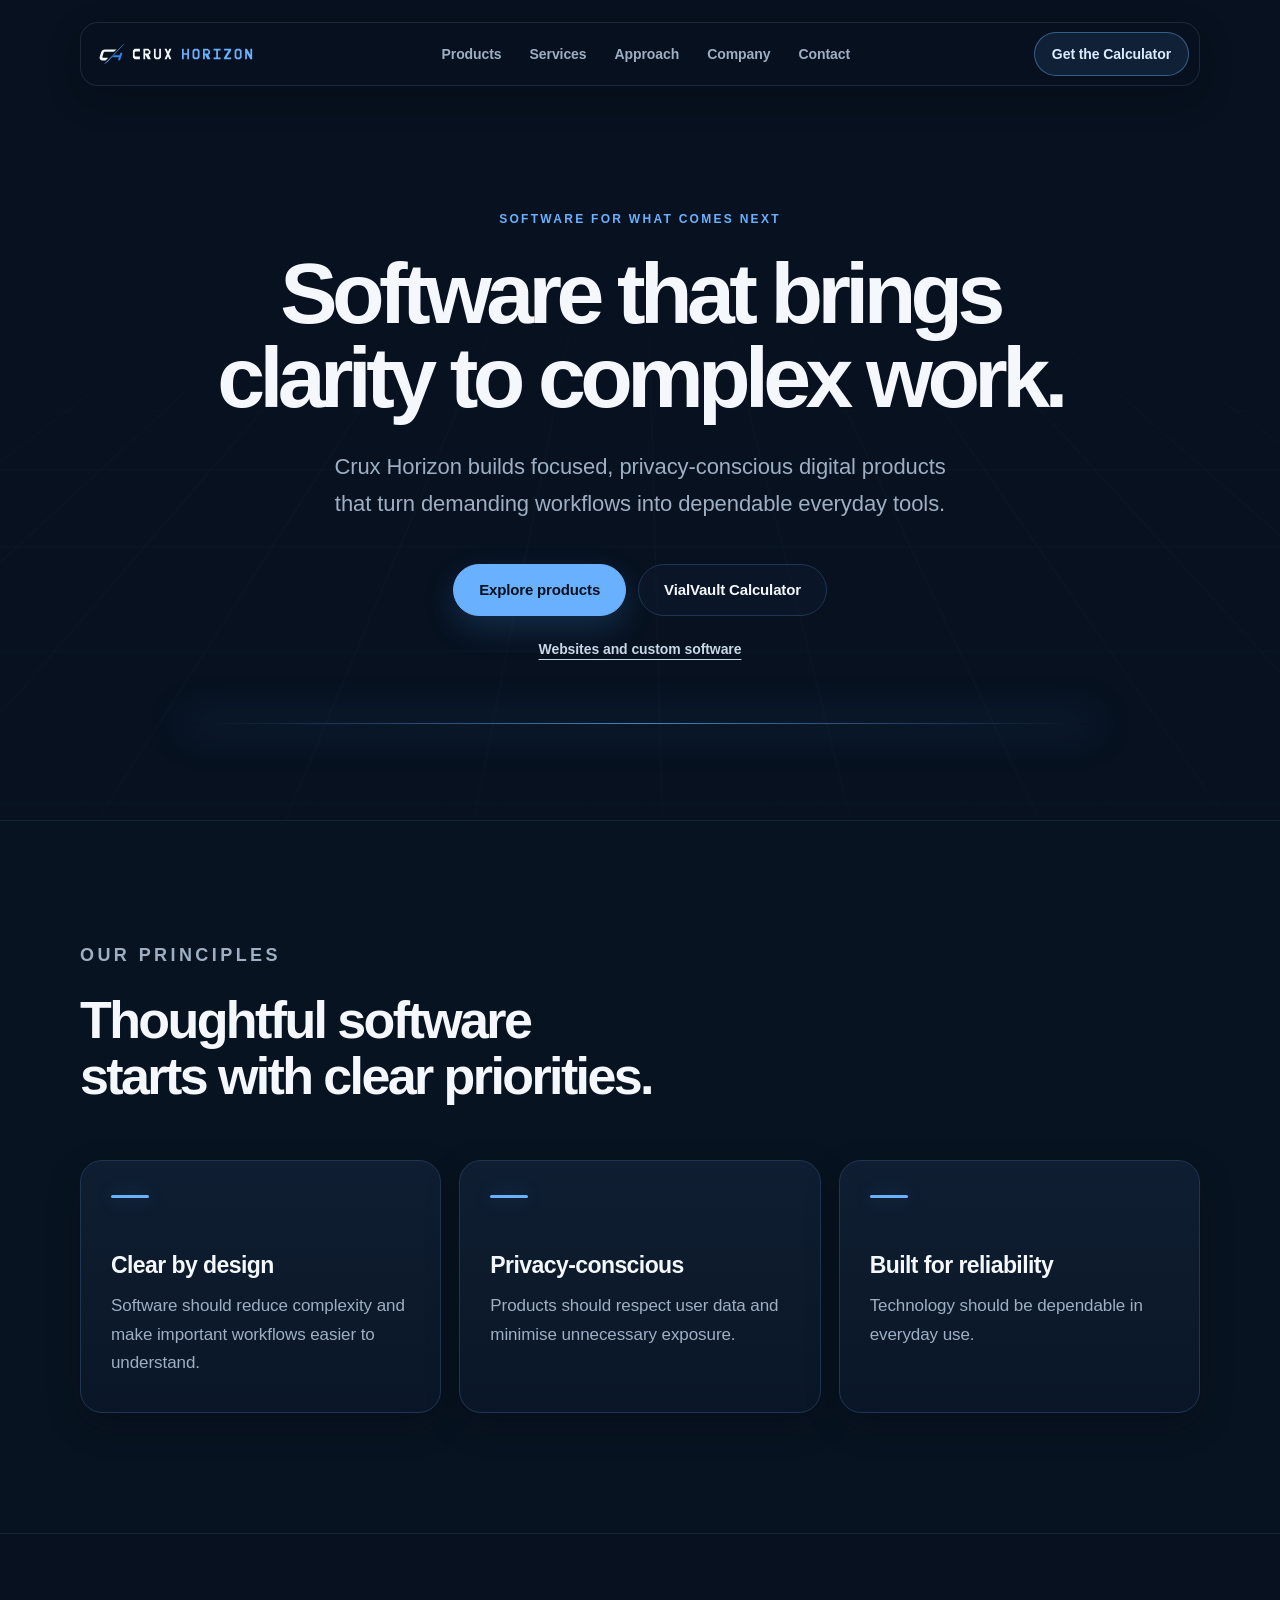
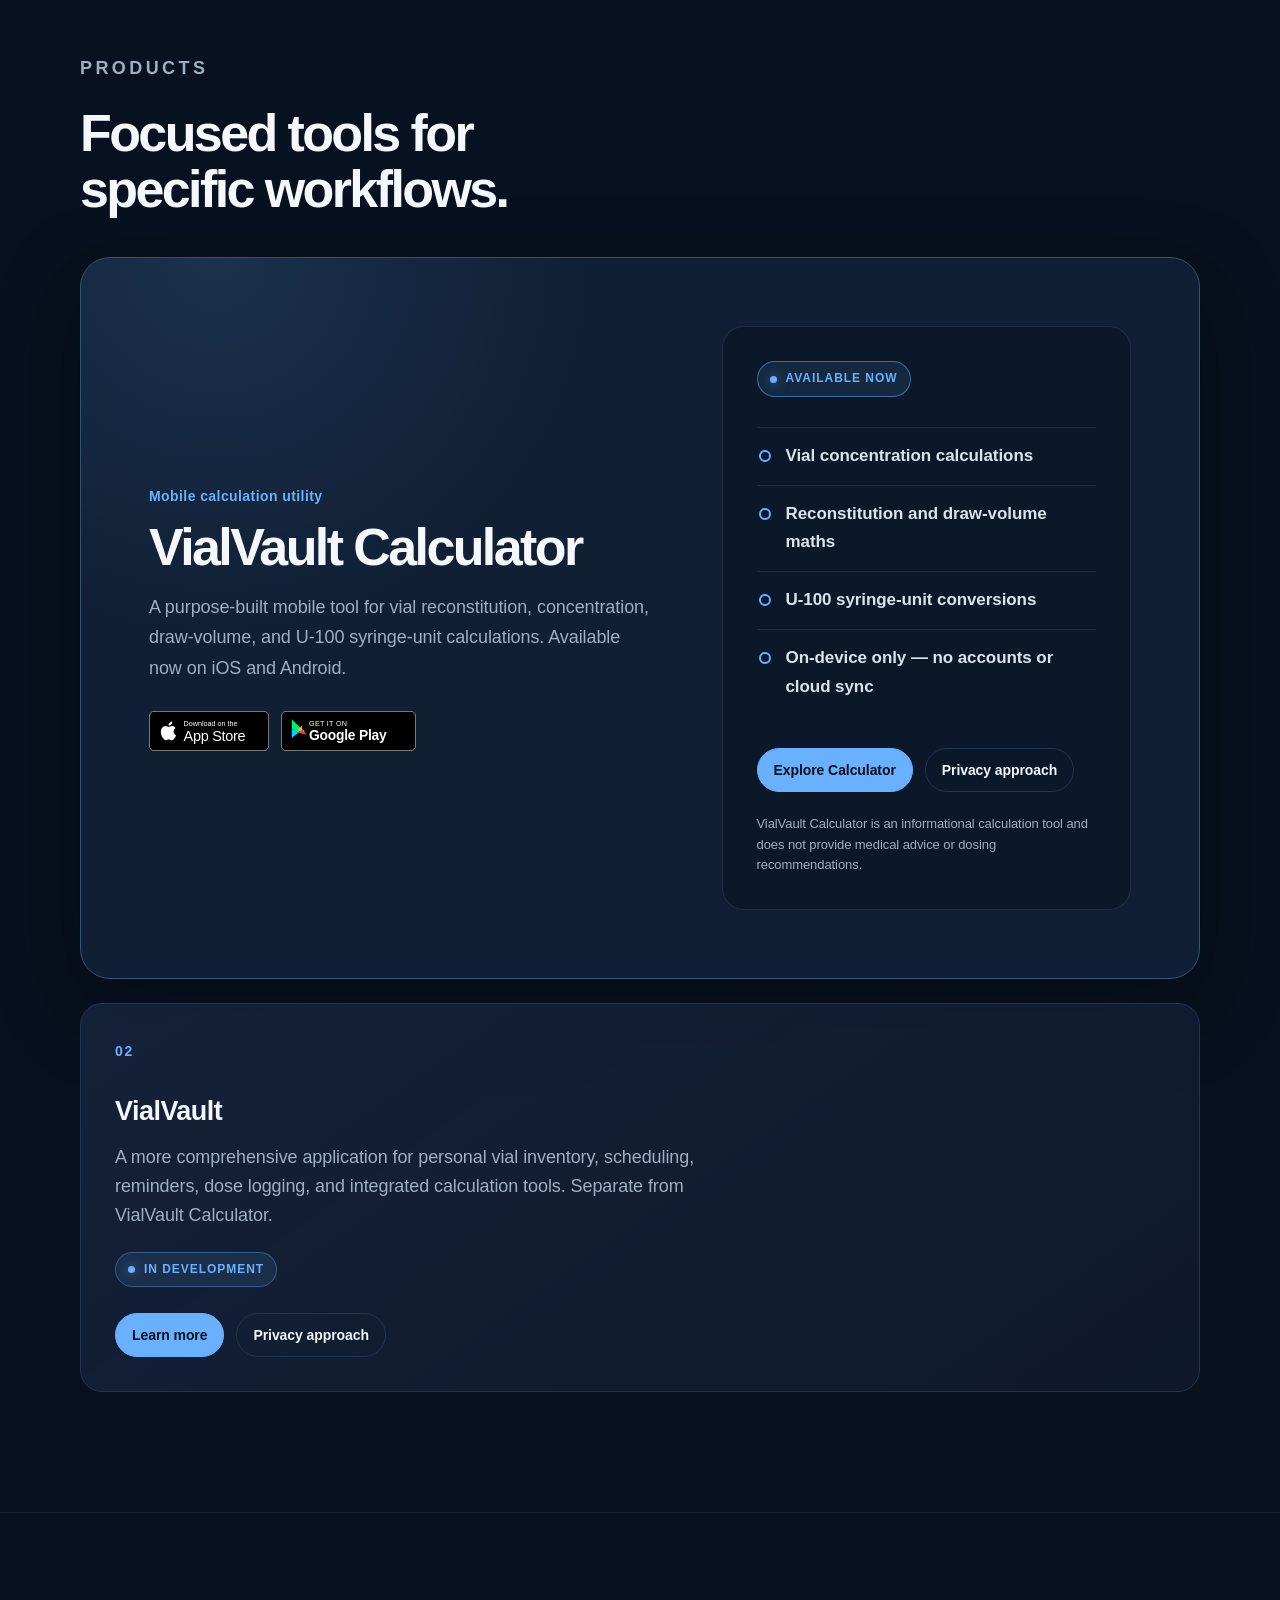
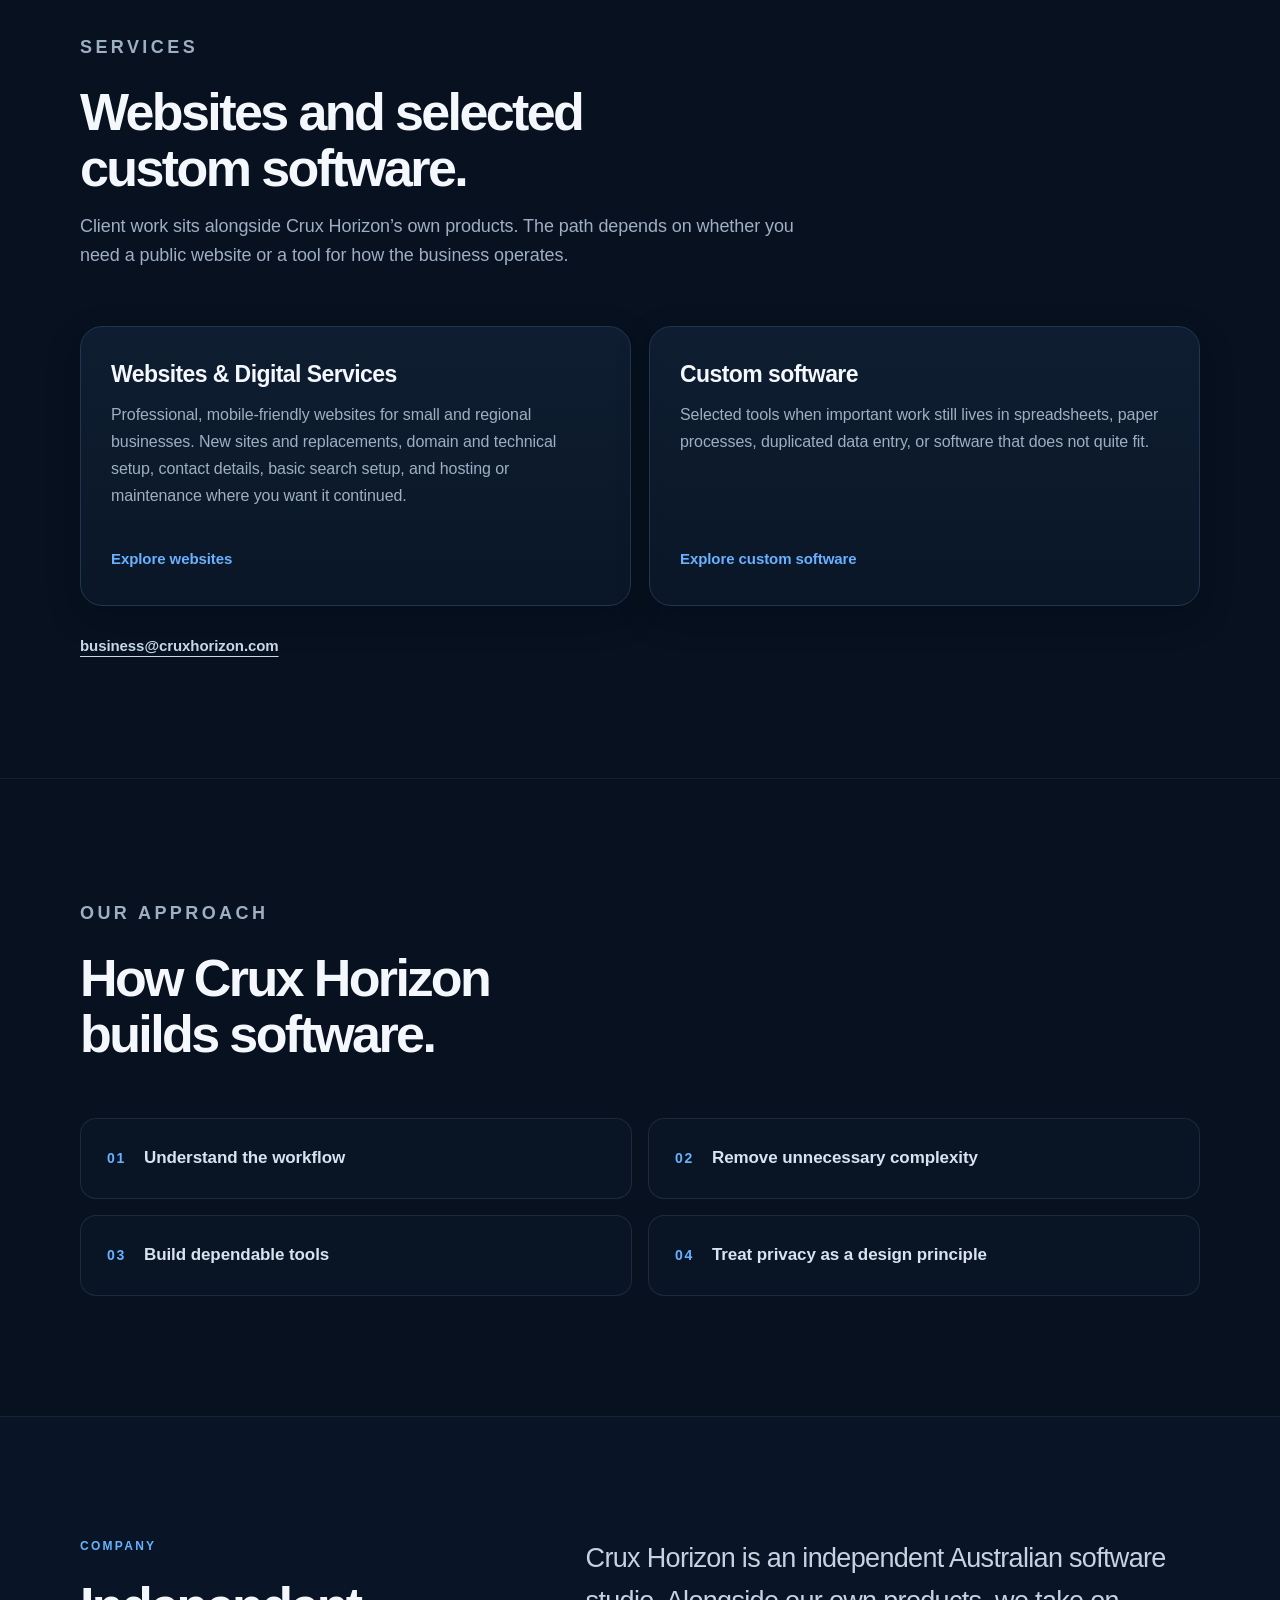
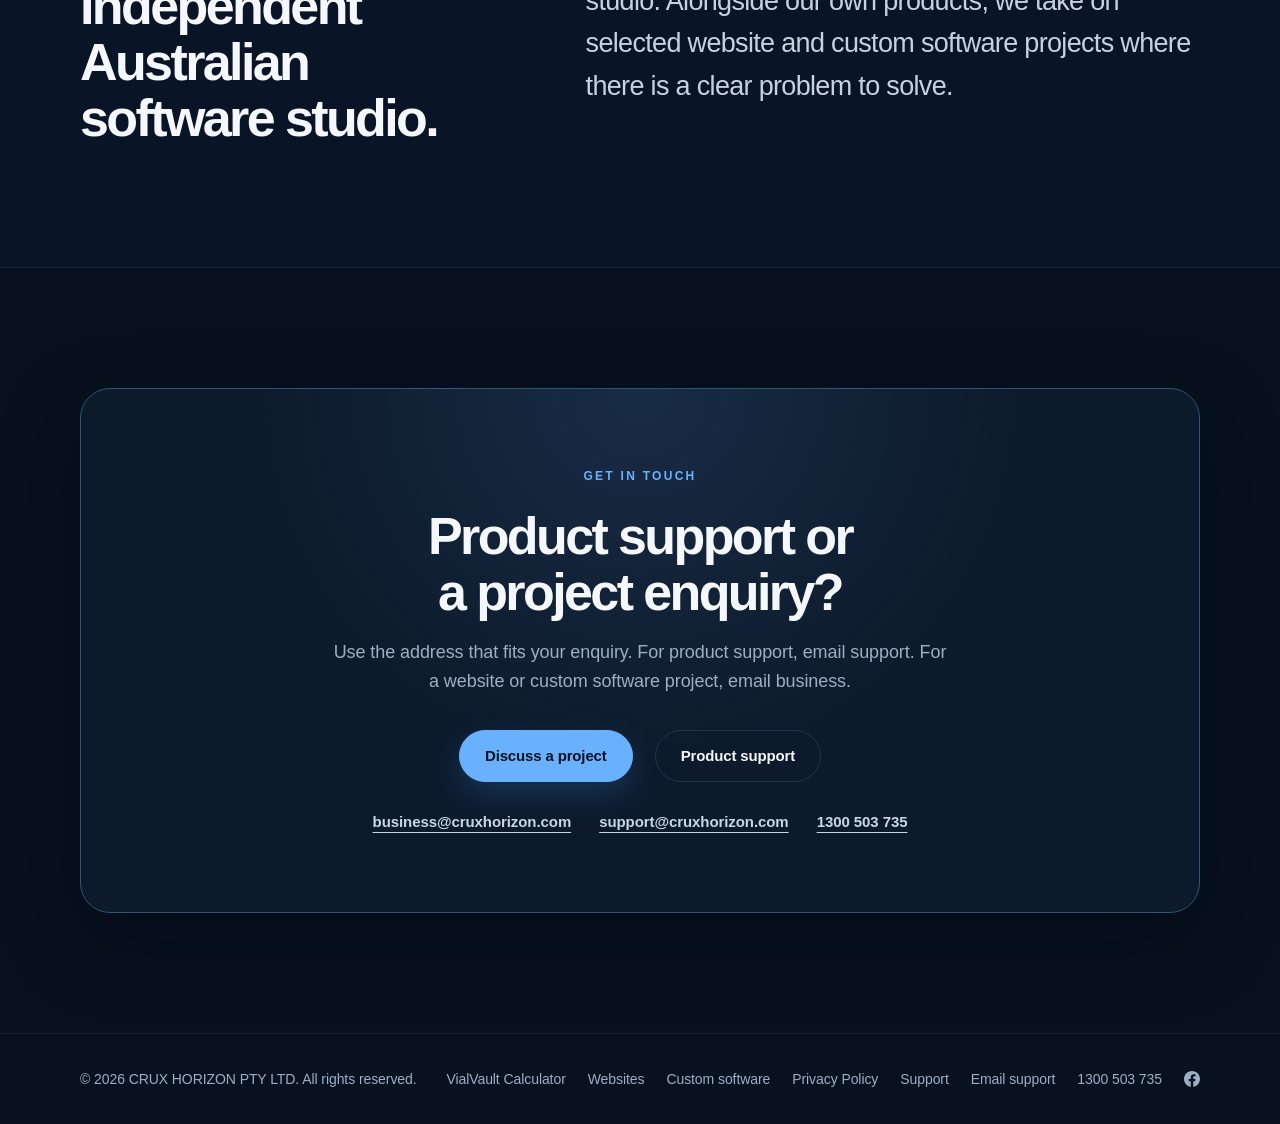
==== commit d4d5ccd0: "Add MACHINE 3876 privacy and support pages Co-authored-by: Cursor <cursoragent@cursor.com>" ====
--- a/index.html
+++ b/index.html
@@ -235,8 +235,9 @@
         <a href="/products/vialvault-calculator/">VialVault Calculator</a>
         <a href="/websites/">Websites</a>
         <a href="/business/">Custom software</a>
-        <a href="privacy.html">Privacy Policy</a>
-        <a href="mailto:support@cruxhorizon.com">Support</a>
+        <a href="/privacy">Privacy Policy</a>
+        <a href="/support">Support</a>
+        <a href="mailto:support@cruxhorizon.com">Email support</a>
         <a href="tel:1300503735">1300 503 735</a>
         <a class="footer-facebook" href="https://www.facebook.com/CruxHorizon/" target="_blank" rel="noopener noreferrer" aria-label="Crux Horizon on Facebook">
           <svg xmlns="http://www.w3.org/2000/svg" viewBox="0 0 24 24" aria-hidden="true" focusable="false"><path fill="currentColor" d="M24 12.073c0-6.627-5.373-12-12-12s-12 5.373-12 12c0 5.99 4.388 10.954 10.125 11.854v-8.385H7.078v-3.47h3.047V9.43c0-3.007 1.792-4.669 4.533-4.669 1.312 0 2.686.235 2.686.235v2.953H15.83c-1.491 0-1.956.925-1.956 1.874v2.25h3.328l-.532 3.47h-2.796v8.385C19.612 23.027 24 18.062 24 12.073z"/></svg>
